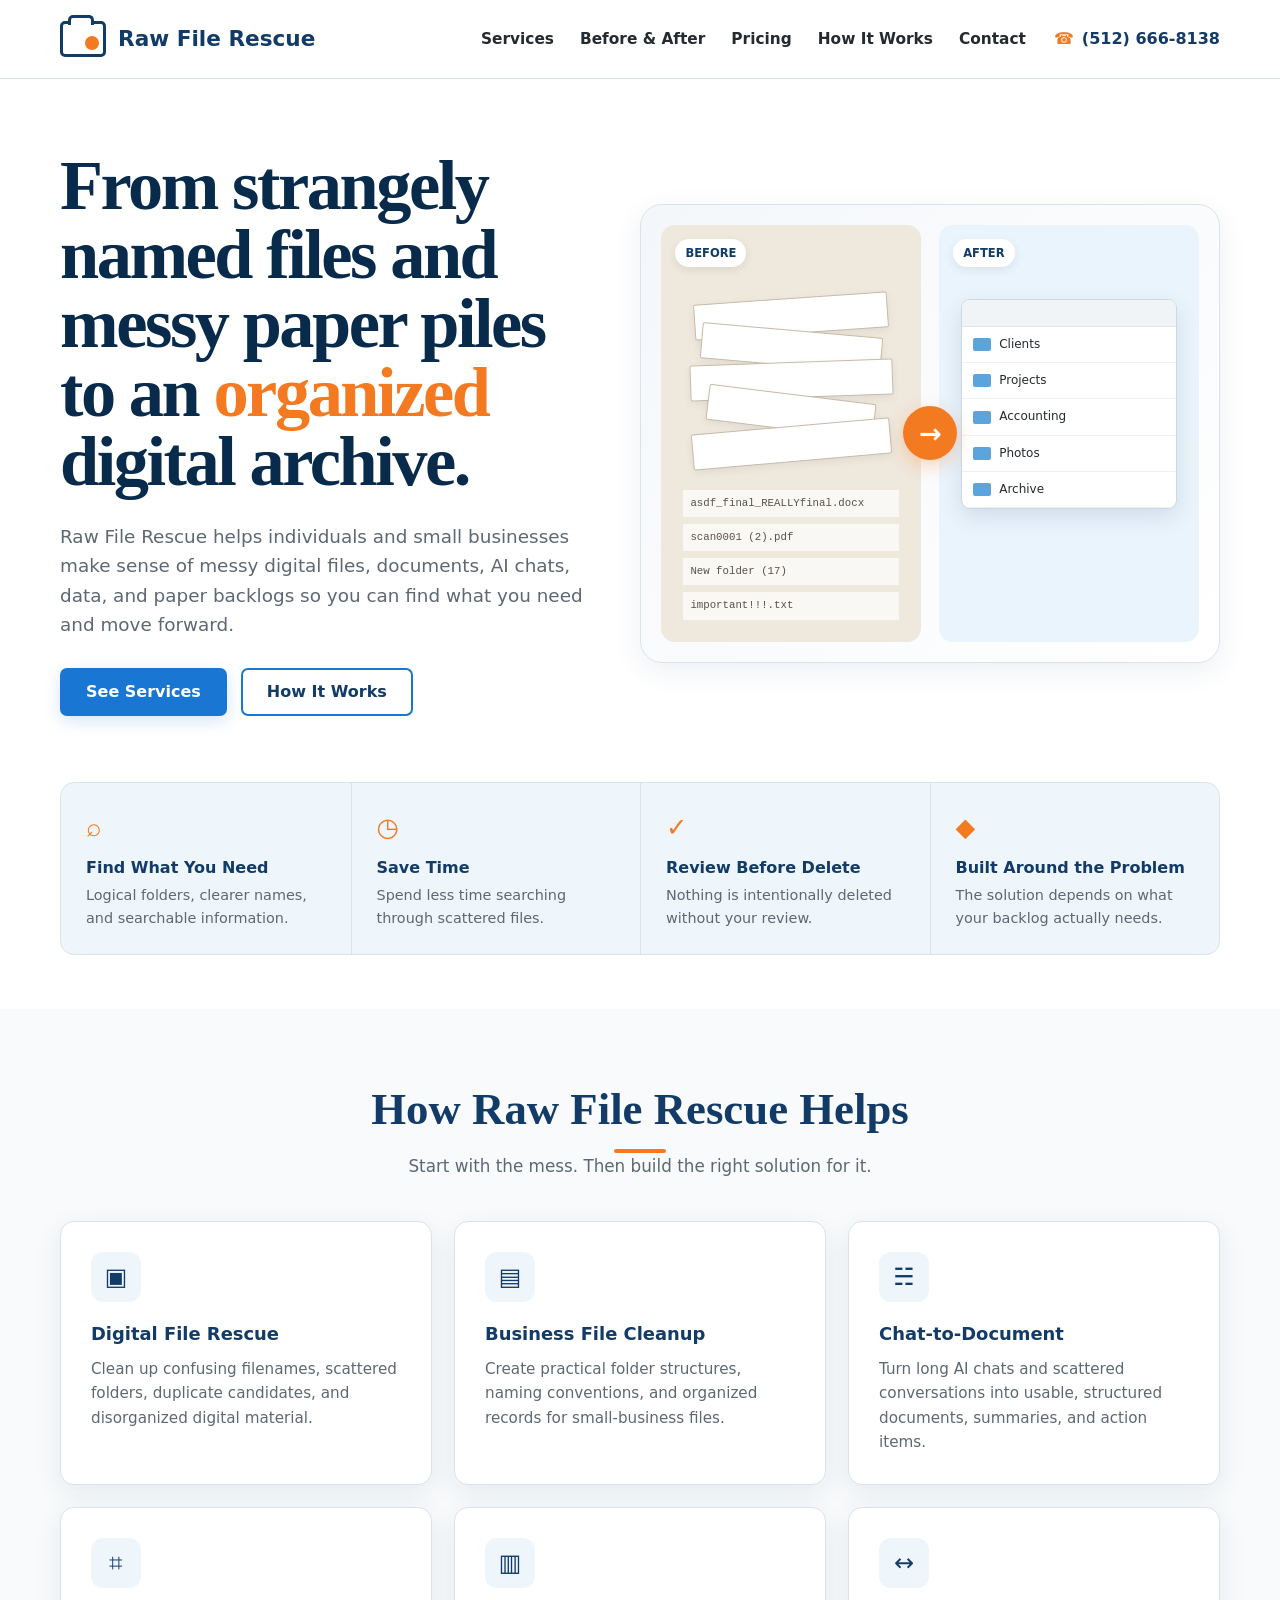
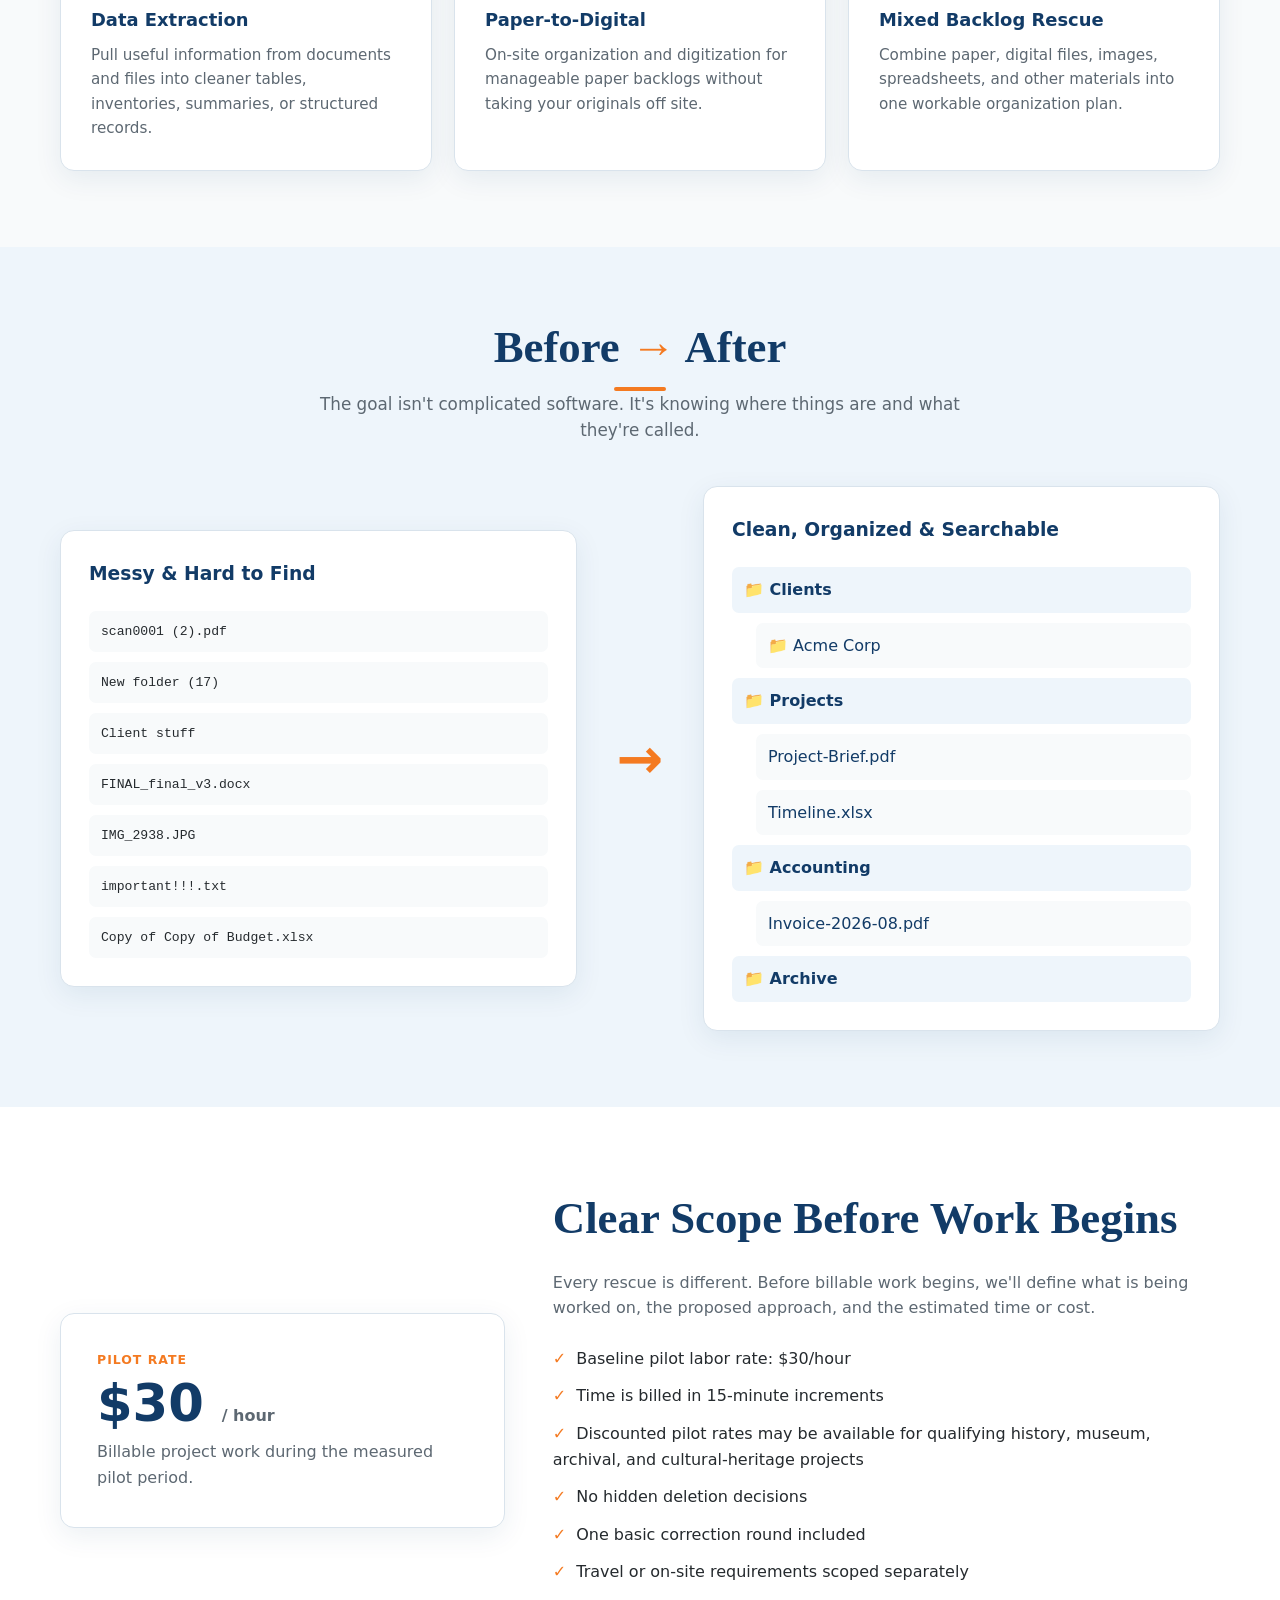
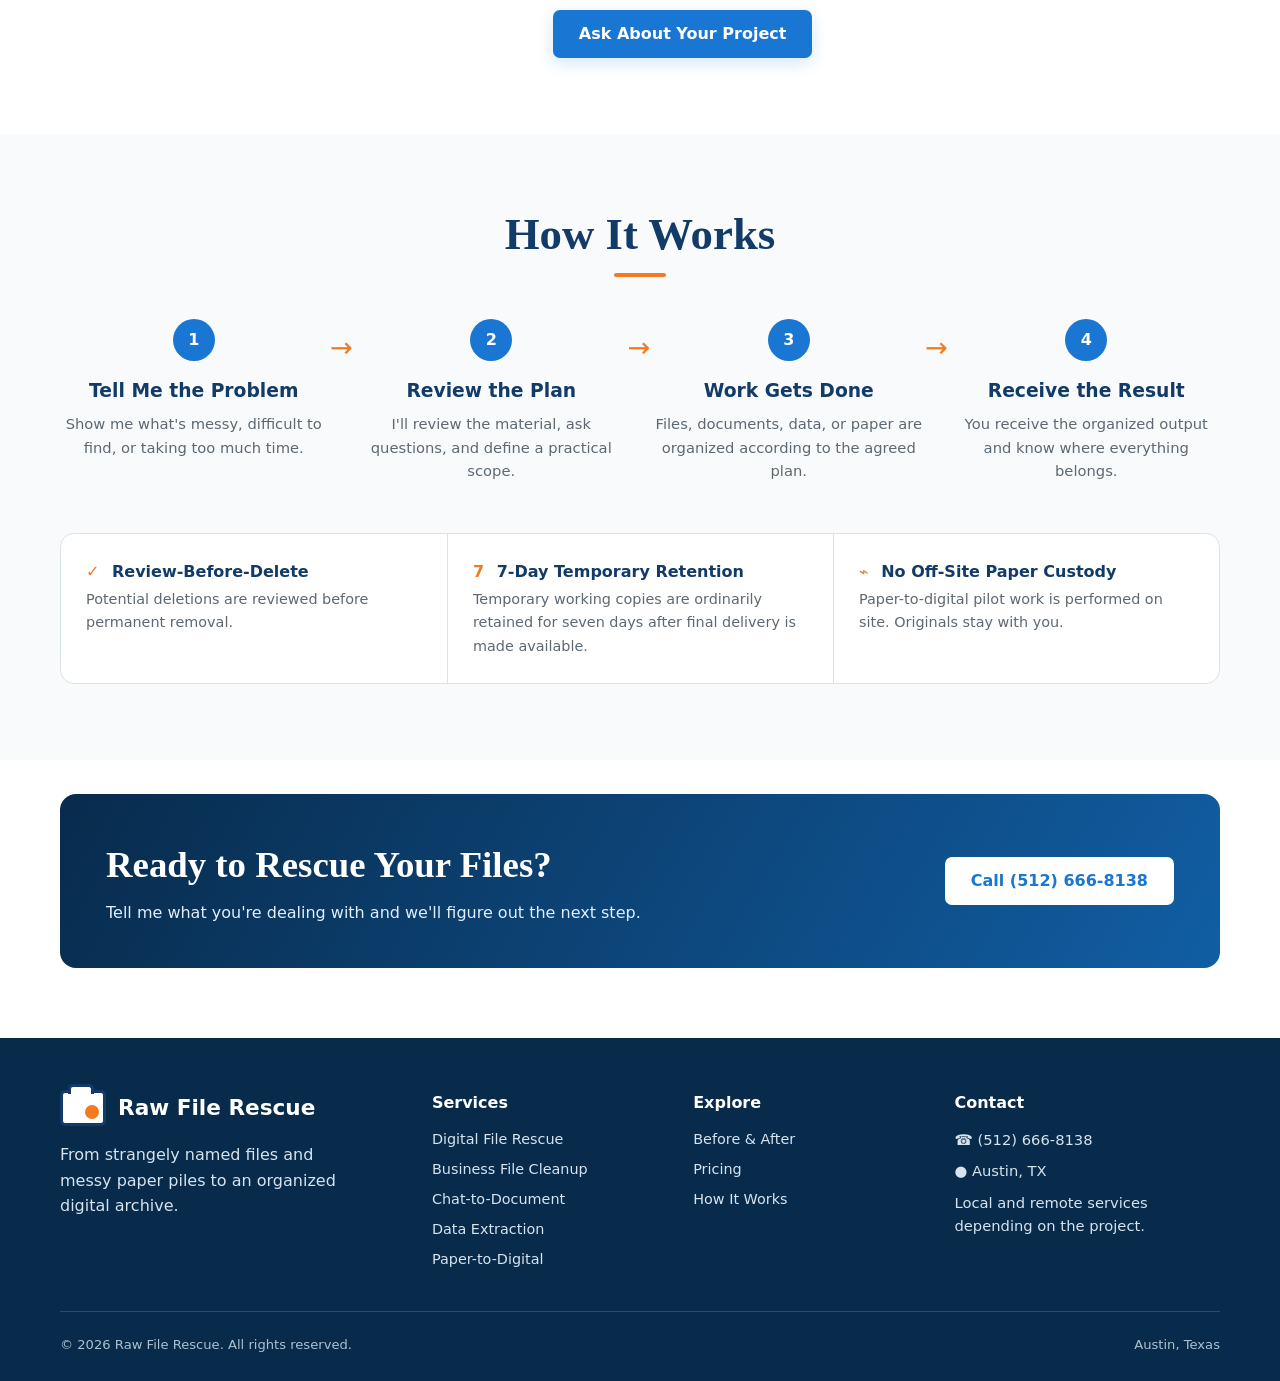
==== Index.html @ 3b3210e0 "Rename Index to Index.html" ====
<!DOCTYPE html>
<html lang="en">
<head>
  <meta charset="UTF-8">
  <meta name="viewport" content="width=device-width, initial-scale=1.0">

  <title>Raw File Rescue | Austin, TX</title>

  <meta
    name="description"
    content="Raw File Rescue helps individuals and small businesses turn messy digital files, AI chats, data, and paper backlogs into organized digital archives."
  >

  <style>
    :root {
      --navy: #123b67;
      --navy-dark: #082b4c;
      --blue: #1976d2;
      --blue-hover: #1168bd;
      --orange: #f47a21;
      --orange-soft: #fff3e9;
      --charcoal: #252a2e;
      --muted: #5d6872;
      --off-white: #f8fafb;
      --pale-blue: #eef5fb;
      --border: #d9e3ec;
      --white: #ffffff;

      --shadow:
        0 8px 28px rgba(18, 59, 103, 0.08);

      --radius: 14px;
      --max-width: 1160px;
    }

    * {
      box-sizing: border-box;
    }

    html {
      scroll-behavior: smooth;
    }

    body {
      margin: 0;
      font-family:
        Inter,
        ui-sans-serif,
        system-ui,
        -apple-system,
        BlinkMacSystemFont,
        "Segoe UI",
        sans-serif;
      color: var(--charcoal);
      background: var(--white);
      line-height: 1.6;
    }

    img {
      max-width: 100%;
      display: block;
    }

    a {
      color: inherit;
      text-decoration: none;
    }

    h1,
    h2,
    h3,
    p {
      margin-top: 0;
    }

    h1,
    h2 {
      font-family:
        Georgia,
        "Times New Roman",
        serif;
    }

    .container {
      width: min(calc(100% - 40px), var(--max-width));
      margin-inline: auto;
    }

    .section {
      padding: 76px 0;
    }

    .section-alt {
      background: var(--off-white);
    }

    .section-blue {
      background: var(--pale-blue);
    }

    .section-heading {
      text-align: center;
      margin-bottom: 42px;
    }

    .section-heading h2 {
      margin-bottom: 8px;
      color: var(--navy);
      font-size: clamp(2rem, 4vw, 2.8rem);
      line-height: 1.1;
    }

    .section-heading p {
      max-width: 680px;
      margin: 0 auto;
      color: var(--muted);
      font-size: 1.05rem;
    }

    .accent-line {
      width: 52px;
      height: 4px;
      margin: 14px auto 0;
      border-radius: 100px;
      background: var(--orange);
    }

    /* HEADER */

    .site-header {
      position: sticky;
      top: 0;
      z-index: 1000;
      background: rgba(255, 255, 255, 0.96);
      backdrop-filter: blur(10px);
      border-bottom: 1px solid var(--border);
    }

    .nav {
      min-height: 78px;
      display: flex;
      align-items: center;
      gap: 28px;
    }

    .brand {
      display: flex;
      align-items: center;
      gap: 12px;
      margin-right: auto;
    }

    .brand-icon {
      width: 46px;
      height: 36px;
      position: relative;
      border: 3px solid var(--navy);
      border-radius: 5px;
      background: white;
    }

    .brand-icon::before {
      content: "";
      position: absolute;
      width: 20px;
      height: 7px;
      top: -9px;
      left: 5px;
      border: 3px solid var(--navy);
      border-bottom: 0;
      border-radius: 5px 5px 0 0;
      background: white;
    }

    .brand-icon::after {
      content: "";
      position: absolute;
      width: 14px;
      height: 14px;
      right: 4px;
      bottom: 4px;
      border-radius: 50%;
      background: var(--orange);
    }

    .brand-name {
      color: var(--navy);
      font-size: 1.35rem;
      font-weight: 800;
      line-height: 1;
    }

    .nav-links {
      display: flex;
      align-items: center;
      gap: 26px;
      font-size: 0.96rem;
      font-weight: 650;
    }

    .nav-links a:hover {
      color: var(--blue);
    }

    .nav-contact {
      display: flex;
      align-items: center;
      gap: 8px;
      color: var(--navy);
      font-weight: 750;
      white-space: nowrap;
    }

    .phone-icon {
      color: var(--orange);
    }

    /* BUTTONS */

    .btn {
      display: inline-flex;
      align-items: center;
      justify-content: center;
      min-height: 48px;
      padding: 0 24px;
      border-radius: 7px;
      border: 2px solid transparent;
      font-weight: 750;
      transition:
        transform 0.15s ease,
        background 0.15s ease;
      cursor: pointer;
    }

    .btn:hover {
      transform: translateY(-1px);
    }

    .btn-primary {
      color: white;
      background: var(--blue);
      box-shadow: 0 5px 16px rgba(25, 118, 210, 0.18);
    }

    .btn-primary:hover {
      background: var(--blue-hover);
    }

    .btn-outline {
      color: var(--navy);
      border-color: var(--blue);
      background: white;
    }

    .btn-outline:hover {
      background: var(--pale-blue);
    }

    /* HERO */

    .hero {
      padding: 72px 0 66px;
      overflow: hidden;
    }

    .hero-grid {
      display: grid;
      grid-template-columns: 0.95fr 1.05fr;
      gap: 56px;
      align-items: center;
    }

    .hero h1 {
      color: var(--navy-dark);
      font-size: clamp(2.8rem, 5.5vw, 4.8rem);
      line-height: 0.98;
      letter-spacing: -0.035em;
      margin-bottom: 26px;
    }

    .hero h1 .accent {
      color: var(--orange);
    }

    .hero-copy {
      color: var(--muted);
      font-size: 1.15rem;
      max-width: 620px;
      margin-bottom: 28px;
    }

    .hero-actions {
      display: flex;
      gap: 14px;
      flex-wrap: wrap;
    }

    /* HERO DEMO */

    .rescue-demo {
      position: relative;
      min-height: 410px;
      padding: 20px;
      border-radius: 22px;
      background:
        linear-gradient(
          135deg,
          #f4f7fa 0%,
          #ffffff 100%
        );
      border: 1px solid var(--border);
      box-shadow: var(--shadow);
      display: grid;
      grid-template-columns: 1fr 1fr;
      gap: 18px;
      align-items: stretch;
    }

    .demo-panel {
      border-radius: 14px;
      padding: 22px;
      position: relative;
      overflow: hidden;
    }

    .demo-before {
      background: #efe8dd;
    }

    .demo-after {
      background: #eaf4fc;
    }

    .demo-label {
      position: absolute;
      top: 14px;
      left: 14px;
      z-index: 2;
      padding: 5px 10px;
      border-radius: 100px;
      background: white;
      color: var(--navy);
      font-size: 0.72rem;
      font-weight: 850;
      box-shadow: 0 3px 10px rgba(0,0,0,0.08);
    }

    .paper-stack {
      padding-top: 55px;
    }

    .paper {
      height: 36px;
      margin: -4px auto 0;
      border: 1px solid #c6bba9;
      background: white;
      border-radius: 2px;
      box-shadow: 0 3px 8px rgba(0,0,0,0.06);
    }

    .paper:nth-child(1) {
      width: 90%;
      transform: rotate(-4deg);
    }

    .paper:nth-child(2) {
      width: 84%;
      transform: rotate(5deg);
    }

    .paper:nth-child(3) {
      width: 94%;
      transform: rotate(-2deg);
    }

    .paper:nth-child(4) {
      width: 78%;
      transform: rotate(7deg);
    }

    .paper:nth-child(5) {
      width: 92%;
      transform: rotate(-5deg);
    }

    .messy-files {
      margin-top: 28px;
      display: grid;
      gap: 7px;
    }

    .messy-files span {
      display: block;
      padding: 5px 7px;
      background: rgba(255,255,255,0.7);
      font-family: monospace;
      font-size: 0.67rem;
      color: #57504a;
    }

    .file-window {
      margin-top: 52px;
      background: white;
      border: 1px solid #ccd9e4;
      border-radius: 9px;
      box-shadow: 0 8px 22px rgba(18, 59, 103, 0.12);
      overflow: hidden;
    }

    .window-top {
      height: 27px;
      background: #f1f4f7;
      border-bottom: 1px solid #dde5ec;
    }

    .folder-row {
      display: flex;
      align-items: center;
      gap: 8px;
      padding: 8px 11px;
      border-bottom: 1px solid #eef1f3;
      font-size: 0.75rem;
    }

    .folder-dot {
      width: 18px;
      height: 13px;
      background: #5ba5dc;
      border-radius: 2px;
      flex: 0 0 auto;
    }

    .transform-arrow {
      position: absolute;
      z-index: 5;
      left: 50%;
      top: 50%;
      transform: translate(-50%, -50%);
      width: 54px;
      height: 54px;
      display: grid;
      place-items: center;
      border-radius: 50%;
      background: var(--orange);
      color: white;
      font-size: 1.7rem;
      font-weight: 900;
      box-shadow: 0 6px 18px rgba(244, 122, 33, 0.3);
    }

    /* TRUST STRIP */

    .trust-strip {
      padding: 0 0 54px;
    }

    .trust-grid {
      display: grid;
      grid-template-columns: repeat(4, 1fr);
      border: 1px solid var(--border);
      border-radius: var(--radius);
      background: var(--pale-blue);
      overflow: hidden;
    }

    .trust-item {
      padding: 24px 25px;
    }

    .trust-item + .trust-item {
      border-left: 1px solid var(--border);
    }

    .trust-icon {
      color: var(--orange);
      font-size: 1.6rem;
      margin-bottom: 7px;
    }

    .trust-item strong {
      display: block;
      color: var(--navy);
      margin-bottom: 4px;
    }

    .trust-item p {
      color: var(--muted);
      margin: 0;
      font-size: 0.9rem;
    }

    /* SERVICES */

    .card-grid {
      display: grid;
      grid-template-columns: repeat(3, 1fr);
      gap: 22px;
    }

    .service-card {
      padding: 30px;
      border: 1px solid var(--border);
      border-radius: var(--radius);
      background: white;
      box-shadow: var(--shadow);
    }

    .service-icon {
      width: 50px;
      height: 50px;
      display: grid;
      place-items: center;
      margin-bottom: 18px;
      border-radius: 12px;
      background: var(--pale-blue);
      color: var(--navy);
      font-size: 1.5rem;
    }

    .service-card h3 {
      color: var(--navy);
      margin-bottom: 8px;
      font-size: 1.12rem;
    }

    .service-card p {
      color: var(--muted);
      margin-bottom: 0;
      font-size: 0.95rem;
    }

    /* BEFORE AFTER */

    .comparison-grid {
      display: grid;
      grid-template-columns: 1fr 90px 1fr;
      gap: 18px;
      align-items: center;
    }

    .comparison-box {
      min-height: 360px;
      padding: 28px;
      border-radius: var(--radius);
      background: white;
      border: 1px solid var(--border);
      box-shadow: var(--shadow);
    }

    .comparison-box h3 {
      color: var(--navy);
      margin-bottom: 22px;
    }

    .comparison-list {
      padding: 0;
      margin: 0;
      list-style: none;
      display: grid;
      gap: 10px;
    }

    .comparison-list li {
      padding: 10px 12px;
      border-radius: 7px;
      background: var(--off-white);
      font-family: monospace;
      font-size: 0.82rem;
    }

    .organized-tree {
      display: grid;
      gap: 10px;
    }

    .tree-item {
      padding: 10px 12px;
      background: var(--pale-blue);
      border-radius: 7px;
      color: var(--navy);
      font-weight: 650;
    }

    .tree-item.sub {
      margin-left: 24px;
      background: var(--off-white);
      font-weight: 500;
    }

    .big-arrow {
      color: var(--orange);
      font-size: 3.5rem;
      text-align: center;
      font-weight: 900;
    }

    /* PRICING */

    .pricing-wrap {
      display: grid;
      grid-template-columns: 0.8fr 1.2fr;
      gap: 48px;
      align-items: center;
    }

    .price-card {
      padding: 36px;
      border-radius: var(--radius);
      border: 1px solid var(--border);
      box-shadow: var(--shadow);
      background: white;
    }

    .price-label {
      color: var(--orange);
      font-weight: 850;
      text-transform: uppercase;
      letter-spacing: 0.08em;
      font-size: 0.78rem;
    }

    .price {
      margin: 8px 0 10px;
      color: var(--navy);
      font-size: 3.2rem;
      line-height: 1;
      font-weight: 850;
    }

    .price span {
      font-size: 1rem;
      color: var(--muted);
      font-weight: 600;
    }

    .price-card p {
      color: var(--muted);
      margin-bottom: 0;
    }

    .pricing-copy h2 {
      color: var(--navy);
      font-size: clamp(2rem, 4vw, 2.8rem);
      margin-bottom: 15px;
    }

    .pricing-copy p {
      color: var(--muted);
    }

    .pricing-points {
      padding: 0;
      list-style: none;
      display: grid;
      gap: 12px;
      margin: 25px 0;
    }

    .pricing-points li::before {
      content: "✓";
      color: var(--orange);
      font-weight: 900;
      margin-right: 10px;
    }

    /* PROCESS */

    .steps {
      display: grid;
      grid-template-columns: repeat(4, 1fr);
      gap: 30px;
    }

    .step {
      position: relative;
      text-align: center;
    }

    .step-number {
      width: 42px;
      height: 42px;
      display: grid;
      place-items: center;
      margin: 0 auto 15px;
      border-radius: 50%;
      background: var(--blue);
      color: white;
      font-weight: 850;
    }

    .step:not(:last-child)::after {
      content: "→";
      position: absolute;
      right: -25px;
      top: 7px;
      color: var(--orange);
      font-size: 1.7rem;
    }

    .step h3 {
      color: var(--navy);
      margin-bottom: 6px;
    }

    .step p {
      color: var(--muted);
      font-size: 0.92rem;
      margin-bottom: 0;
    }

    /* REASSURANCE */

    .reassurance {
      margin-top: 50px;
      display: grid;
      grid-template-columns: repeat(3, 1fr);
      border-radius: var(--radius);
      overflow: hidden;
      border: 1px solid var(--border);
      background: white;
    }

    .reassurance-item {
      padding: 25px;
    }

    .reassurance-item + .reassurance-item {
      border-left: 1px solid var(--border);
    }

    .reassurance-item strong {
      color: var(--navy);
      display: block;
      margin-bottom: 4px;
    }

    .reassurance-item p {
      color: var(--muted);
      margin-bottom: 0;
      font-size: 0.9rem;
    }

    .orange-mark {
      color: var(--orange);
      margin-right: 7px;
    }

    /* CTA */

    .cta-section {
      padding: 34px 0 70px;
    }

    .cta-box {
      padding: 42px 46px;
      border-radius: 16px;
      background:
        linear-gradient(
          120deg,
          var(--navy-dark),
          #115ea4
        );
      display: flex;
      align-items: center;
      justify-content: space-between;
      gap: 30px;
    }

    .cta-box h2 {
      margin: 0 0 6px;
      color: white;
      font-size: 2.3rem;
    }

    .cta-box p {
      margin: 0;
      color: #dfeefe;
    }

    .cta-box .btn {
      background: white;
      color: var(--blue);
      white-space: nowrap;
    }

    /* FOOTER */

    footer {
      padding: 52px 0 26px;
      color: #d7e3ed;
      background: var(--navy-dark);
    }

    .footer-grid {
      display: grid;
      grid-template-columns: 1.5fr 1fr 1fr 1.2fr;
      gap: 40px;
    }

    footer .brand-name {
      color: white;
    }

    footer h4 {
      color: white;
      margin: 0 0 12px;
    }

    footer ul {
      padding: 0;
      margin: 0;
      list-style: none;
      display: grid;
      gap: 7px;
      font-size: 0.9rem;
    }

    footer a:hover {
      color: white;
    }

    .footer-contact {
      display: grid;
      gap: 8px;
      font-size: 0.92rem;
    }

    .footer-bottom {
      margin-top: 40px;
      padding-top: 22px;
      border-top: 1px solid rgba(255,255,255,0.15);
      color: #aebfce;
      font-size: 0.82rem;
      display: flex;
      justify-content: space-between;
      gap: 20px;
    }

    /* RESPONSIVE */

    @media (max-width: 980px) {
      .nav-links {
        display: none;
      }

      .hero-grid,
      .pricing-wrap {
        grid-template-columns: 1fr;
      }

      .hero h1 {
        max-width: 760px;
      }

      .card-grid {
        grid-template-columns: repeat(2, 1fr);
      }

      .trust-grid,
      .steps {
        grid-template-columns: repeat(2, 1fr);
      }

      .trust-item + .trust-item,
      .reassurance-item + .reassurance-item {
        border-left: 0;
      }

      .comparison-grid {
        grid-template-columns: 1fr;
      }

      .big-arrow {
        transform: rotate(90deg);
      }

      .footer-grid {
        grid-template-columns: repeat(2, 1fr);
      }

      .step:not(:last-child)::after {
        display: none;
      }
    }

    @media (max-width: 680px) {
      .container {
        width: min(calc(100% - 28px), var(--max-width));
      }

      .nav {
        min-height: 68px;
      }

      .nav-contact {
        display: none;
      }

      .brand-name {
        font-size: 1.08rem;
      }

      .hero {
        padding-top: 48px;
      }

      .hero-grid {
        gap: 38px;
      }

      .hero h1 {
        font-size: 2.65rem;
      }

      .rescue-demo {
        grid-template-columns: 1fr;
      }

      .transform-arrow {
        top: 50%;
        transform: translate(-50%, -50%) rotate(90deg);
      }

      .card-grid,
      .trust-grid,
      .steps,
      .reassurance,
      .footer-grid {
        grid-template-columns: 1fr;
      }

      .reassurance-item + .reassurance-item,
      .trust-item + .trust-item {
        border-top: 1px solid var(--border);
      }

      .cta-box {
        padding: 34px 26px;
        align-items: flex-start;
        flex-direction: column;
      }

      .footer-bottom {
        flex-direction: column;
      }
    }
  </style>
</head>

<body>

  <!-- HEADER -->
  <header class="site-header">
    <div class="container nav">

      <a class="brand" href="#top" aria-label="Raw File Rescue home">
        <span class="brand-icon" aria-hidden="true"></span>
        <span class="brand-name">Raw File Rescue</span>
      </a>

      <nav class="nav-links" aria-label="Primary navigation">
        <a href="#services">Services</a>
        <a href="#before-after">Before &amp; After</a>
        <a href="#pricing">Pricing</a>
        <a href="#how-it-works">How It Works</a>
        <a href="#contact">Contact</a>
      </nav>

      <a class="nav-contact" href="tel:+15126668138">
        <span class="phone-icon">☎</span>
        (512) 666-8138
      </a>

    </div>
  </header>


  <main id="top">

    <!-- HERO -->
    <section class="hero">
      <div class="container hero-grid">

        <div>
          <h1>
            From strangely named files and messy paper piles to an
            <span class="accent">organized</span>
            digital archive.
          </h1>

          <p class="hero-copy">
            Raw File Rescue helps individuals and small businesses make
            sense of messy digital files, documents, AI chats, data, and
            paper backlogs so you can find what you need and move forward.
          </p>

          <div class="hero-actions">
            <a class="btn btn-primary" href="#services">
              See Services
            </a>

            <a class="btn btn-outline" href="#how-it-works">
              How It Works
            </a>
          </div>
        </div>


        <!-- CSS BEFORE/AFTER VISUAL -->
        <div class="rescue-demo">

          <div class="demo-panel demo-before">
            <span class="demo-label">BEFORE</span>

            <div class="paper-stack">
              <div class="paper"></div>
              <div class="paper"></div>
              <div class="paper"></div>
              <div class="paper"></div>
              <div class="paper"></div>
            </div>

            <div class="messy-files">
              <span>asdf_final_REALLYfinal.docx</span>
              <span>scan0001 (2).pdf</span>
              <span>New folder (17)</span>
              <span>important!!!.txt</span>
            </div>
          </div>

          <div class="transform-arrow">→</div>

          <div class="demo-panel demo-after">
            <span class="demo-label">AFTER</span>

            <div class="file-window">
              <div class="window-top"></div>

              <div class="folder-row">
                <span class="folder-dot"></span>
                Clients
              </div>

              <div class="folder-row">
                <span class="folder-dot"></span>
                Projects
              </div>

              <div class="folder-row">
                <span class="folder-dot"></span>
                Accounting
              </div>

              <div class="folder-row">
                <span class="folder-dot"></span>
                Photos
              </div>

              <div class="folder-row">
                <span class="folder-dot"></span>
                Archive
              </div>
            </div>
          </div>

        </div>
      </div>
    </section>


    <!-- TRUST STRIP -->
    <section class="trust-strip">
      <div class="container">

        <div class="trust-grid">

          <div class="trust-item">
            <div class="trust-icon">⌕</div>
            <strong>Find What You Need</strong>
            <p>
              Logical folders, clearer names, and searchable information.
            </p>
          </div>

          <div class="trust-item">
            <div class="trust-icon">◷</div>
            <strong>Save Time</strong>
            <p>
              Spend less time searching through scattered files.
            </p>
          </div>

          <div class="trust-item">
            <div class="trust-icon">✓</div>
            <strong>Review Before Delete</strong>
            <p>
              Nothing is intentionally deleted without your review.
            </p>
          </div>

          <div class="trust-item">
            <div class="trust-icon">◆</div>
            <strong>Built Around the Problem</strong>
            <p>
              The solution depends on what your backlog actually needs.
            </p>
          </div>

        </div>
      </div>
    </section>


    <!-- SERVICES -->
    <section class="section section-alt" id="services">
      <div class="container">

        <div class="section-heading">
          <h2>How Raw File Rescue Helps</h2>
          <div class="accent-line"></div>
          <p>
            Start with the mess. Then build the right solution for it.
          </p>
        </div>

        <div class="card-grid">

          <article class="service-card">
            <div class="service-icon">▣</div>
            <h3>Digital File Rescue</h3>
            <p>
              Clean up confusing filenames, scattered folders, duplicate
              candidates, and disorganized digital material.
            </p>
          </article>

          <article class="service-card">
            <div class="service-icon">▤</div>
            <h3>Business File Cleanup</h3>
            <p>
              Create practical folder structures, naming conventions, and
              organized records for small-business files.
            </p>
          </article>

          <article class="service-card">
            <div class="service-icon">☵</div>
            <h3>Chat-to-Document</h3>
            <p>
              Turn long AI chats and scattered conversations into usable,
              structured documents, summaries, and action items.
            </p>
          </article>

          <article class="service-card">
            <div class="service-icon">⌗</div>
            <h3>Data Extraction</h3>
            <p>
              Pull useful information from documents and files into cleaner
              tables, inventories, summaries, or structured records.
            </p>
          </article>

          <article class="service-card">
            <div class="service-icon">▥</div>
            <h3>Paper-to-Digital</h3>
            <p>
              On-site organization and digitization for manageable paper
              backlogs without taking your originals off site.
            </p>
          </article>

          <article class="service-card">
            <div class="service-icon">↔</div>
            <h3>Mixed Backlog Rescue</h3>
            <p>
              Combine paper, digital files, images, spreadsheets, and other
              materials into one workable organization plan.
            </p>
          </article>

        </div>
      </div>
    </section>


    <!-- BEFORE AFTER -->
    <section class="section section-blue" id="before-after">
      <div class="container">

        <div class="section-heading">
          <h2>Before <span style="color:var(--orange)">→</span> After</h2>
          <div class="accent-line"></div>
          <p>
            The goal isn't complicated software. It's knowing where things
            are and what they're called.
          </p>
        </div>

        <div class="comparison-grid">

          <div class="comparison-box">
            <h3>Messy &amp; Hard to Find</h3>

            <ul class="comparison-list">
              <li>scan0001 (2).pdf</li>
              <li>New folder (17)</li>
              <li>Client stuff</li>
              <li>FINAL_final_v3.docx</li>
              <li>IMG_2938.JPG</li>
              <li>important!!!.txt</li>
              <li>Copy of Copy of Budget.xlsx</li>
            </ul>
          </div>

          <div class="big-arrow">→</div>

          <div class="comparison-box">
            <h3>Clean, Organized &amp; Searchable</h3>

            <div class="organized-tree">
              <div class="tree-item">📁 Clients</div>
              <div class="tree-item sub">📁 Acme Corp</div>

              <div class="tree-item">📁 Projects</div>
              <div class="tree-item sub">Project-Brief.pdf</div>
              <div class="tree-item sub">Timeline.xlsx</div>

              <div class="tree-item">📁 Accounting</div>
              <div class="tree-item sub">Invoice-2026-08.pdf</div>

              <div class="tree-item">📁 Archive</div>
            </div>
          </div>

        </div>
      </div>
    </section>


    <!-- PRICING -->
    <section class="section" id="pricing">
      <div class="container pricing-wrap">

        <div class="price-card">
          <div class="price-label">Pilot Rate</div>

          <div class="price">
            $30
            <span>/ hour</span>
          </div>

          <p>
            Billable project work during the measured pilot period.
          </p>
        </div>

        <div class="pricing-copy">
          <h2>Clear Scope Before Work Begins</h2>

          <p>
            Every rescue is different. Before billable work begins, we'll
            define what is being worked on, the proposed approach, and the
            estimated time or cost.
          </p>

          <ul class="pricing-points">
            <li>Baseline pilot labor rate: $30/hour</li>
<li>Time is billed in 15-minute increments</li>
<li>Discounted pilot rates may be available for qualifying history, museum, archival, and cultural-heritage projects</li>
            <li>No hidden deletion decisions</li>
            <li>One basic correction round included</li>
            <li>Travel or on-site requirements scoped separately</li>
          </ul>

          <a class="btn btn-primary" href="#contact">
            Ask About Your Project
          </a>
        </div>

      </div>
    </section>


    <!-- HOW IT WORKS -->
    <section class="section section-alt" id="how-it-works">
      <div class="container">

        <div class="section-heading">
          <h2>How It Works</h2>
          <div class="accent-line"></div>
        </div>

        <div class="steps">

          <div class="step">
            <div class="step-number">1</div>
            <h3>Tell Me the Problem</h3>
            <p>
              Show me what's messy, difficult to find, or taking too much time.
            </p>
          </div>

          <div class="step">
            <div class="step-number">2</div>
            <h3>Review the Plan</h3>
            <p>
              I'll review the material, ask questions, and define a practical scope.
            </p>
          </div>

          <div class="step">
            <div class="step-number">3</div>
            <h3>Work Gets Done</h3>
            <p>
              Files, documents, data, or paper are organized according to the agreed plan.
            </p>
          </div>

          <div class="step">
            <div class="step-number">4</div>
            <h3>Receive the Result</h3>
            <p>
              You receive the organized output and know where everything belongs.
            </p>
          </div>

        </div>


        <div class="reassurance">

          <div class="reassurance-item">
            <strong>
              <span class="orange-mark">✓</span>
              Review-Before-Delete
            </strong>

            <p>
              Potential deletions are reviewed before permanent removal.
            </p>
          </div>

          <div class="reassurance-item">
            <strong>
              <span class="orange-mark">7</span>
              7-Day Temporary Retention
            </strong>

            <p>
              Temporary working copies are ordinarily retained for seven days
              after final delivery is made available.
            </p>
          </div>

          <div class="reassurance-item">
            <strong>
              <span class="orange-mark">⌁</span>
              No Off-Site Paper Custody
            </strong>

            <p>
              Paper-to-digital pilot work is performed on site. Originals stay with you.
            </p>
          </div>

        </div>

      </div>
    </section>


    <!-- CTA -->
    <section class="cta-section" id="contact">
      <div class="container">

        <div class="cta-box">

          <div>
            <h2>Ready to Rescue Your Files?</h2>
            <p>
              Tell me what you're dealing with and we'll figure out the next step.
            </p>
          </div>

          <a class="btn" href="tel:+15126668138">
            Call (512) 666-8138
          </a>

        </div>

      </div>
    </section>

  </main>


  <!-- FOOTER -->
  <footer>
    <div class="container">

      <div class="footer-grid">

        <div>
          <a class="brand" href="#top">
            <span class="brand-icon" aria-hidden="true"></span>
            <span class="brand-name">Raw File Rescue</span>
          </a>

          <p style="margin-top:16px; max-width:300px;">
            From strangely named files and messy paper piles to an organized
            digital archive.
          </p>
        </div>

        <div>
          <h4>Services</h4>

          <ul>
            <li><a href="#services">Digital File Rescue</a></li>
            <li><a href="#services">Business File Cleanup</a></li>
            <li><a href="#services">Chat-to-Document</a></li>
            <li><a href="#services">Data Extraction</a></li>
            <li><a href="#services">Paper-to-Digital</a></li>
          </ul>
        </div>

        <div>
          <h4>Explore</h4>

          <ul>
            <li><a href="#before-after">Before &amp; After</a></li>
            <li><a href="#pricing">Pricing</a></li>
            <li><a href="#how-it-works">How It Works</a></li>
          </ul>
        </div>

        <div>
          <h4>Contact</h4>

          <div class="footer-contact">
            <a href="tel:+15126668138">
              ☎ (512) 666-8138
            </a>

            <span>● Austin, TX</span>

            <span>
              Local and remote services depending on the project.
            </span>
          </div>
        </div>

      </div>


      <div class="footer-bottom">
        <span>
          © 2026 Raw File Rescue. All rights reserved.
        </span>

        <span>
          Austin, Texas
        </span>
      </div>

    </div>
  </footer>

</body>
</html>
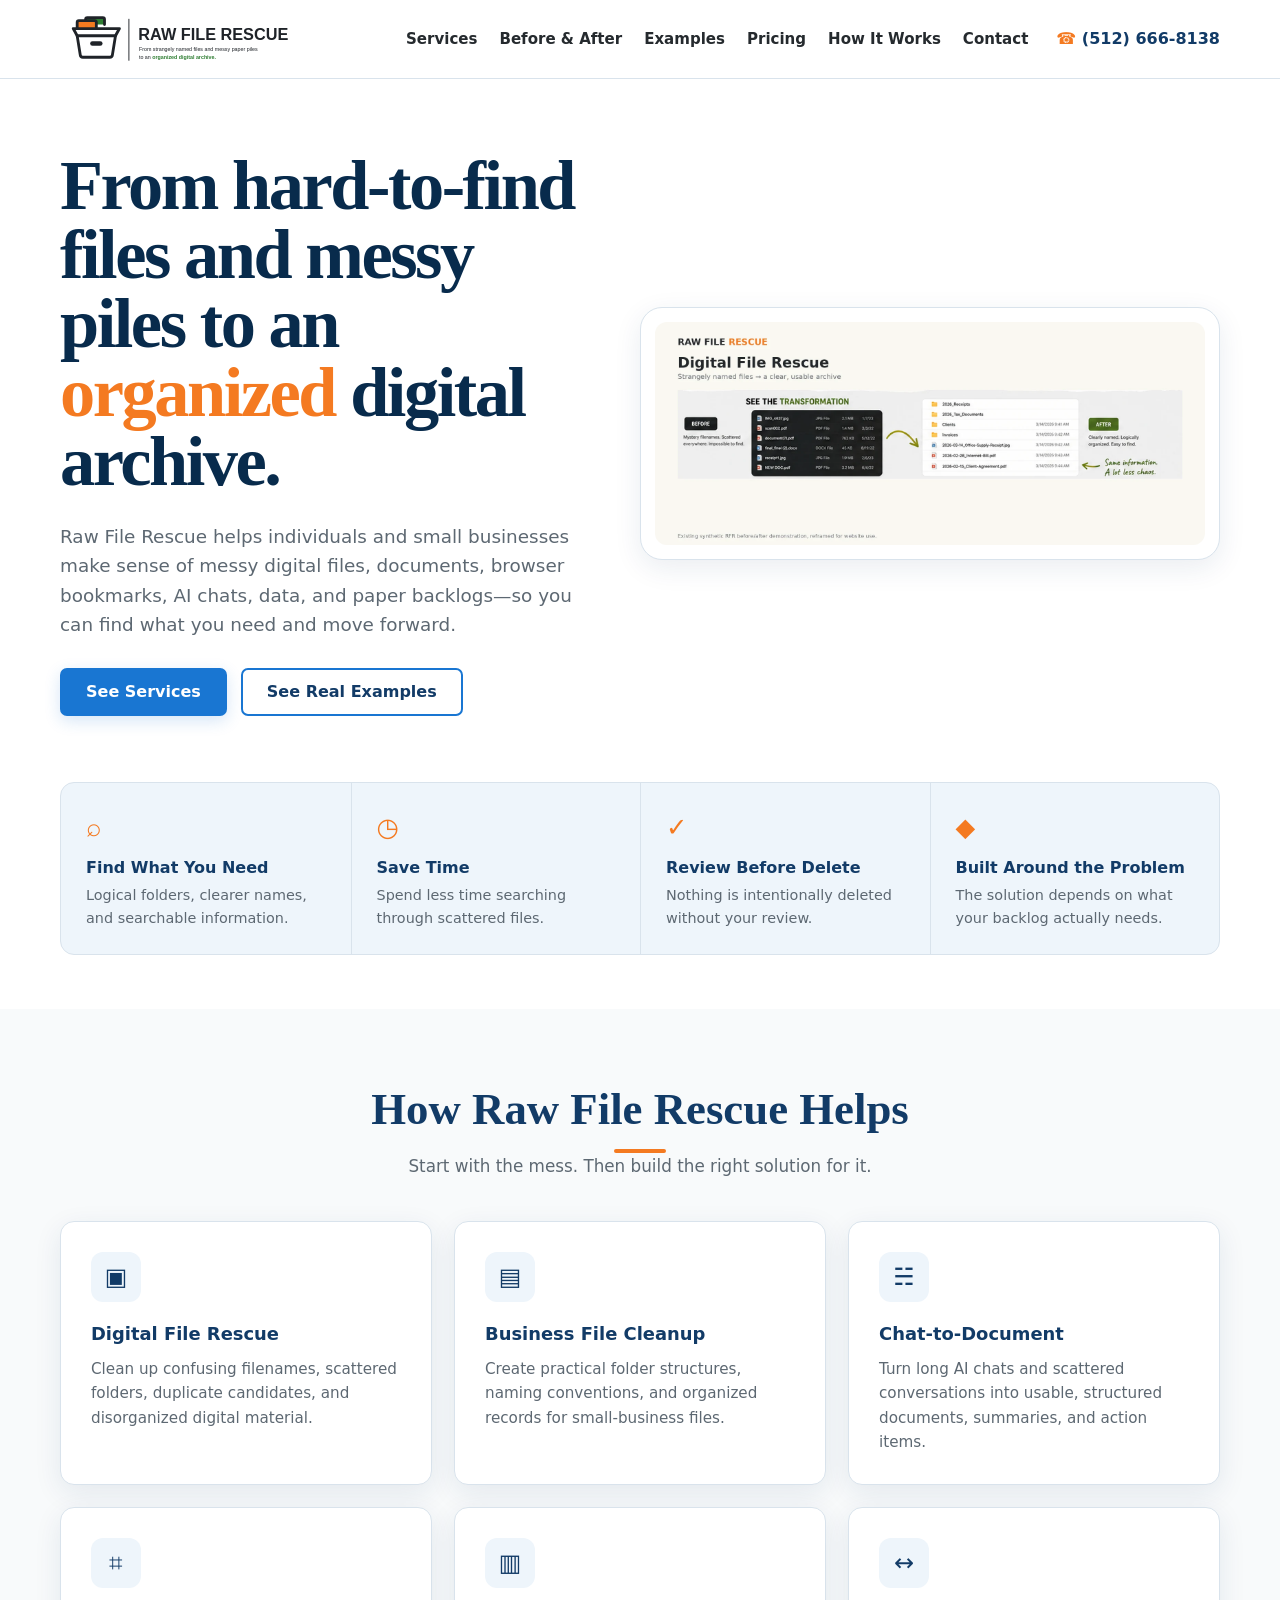
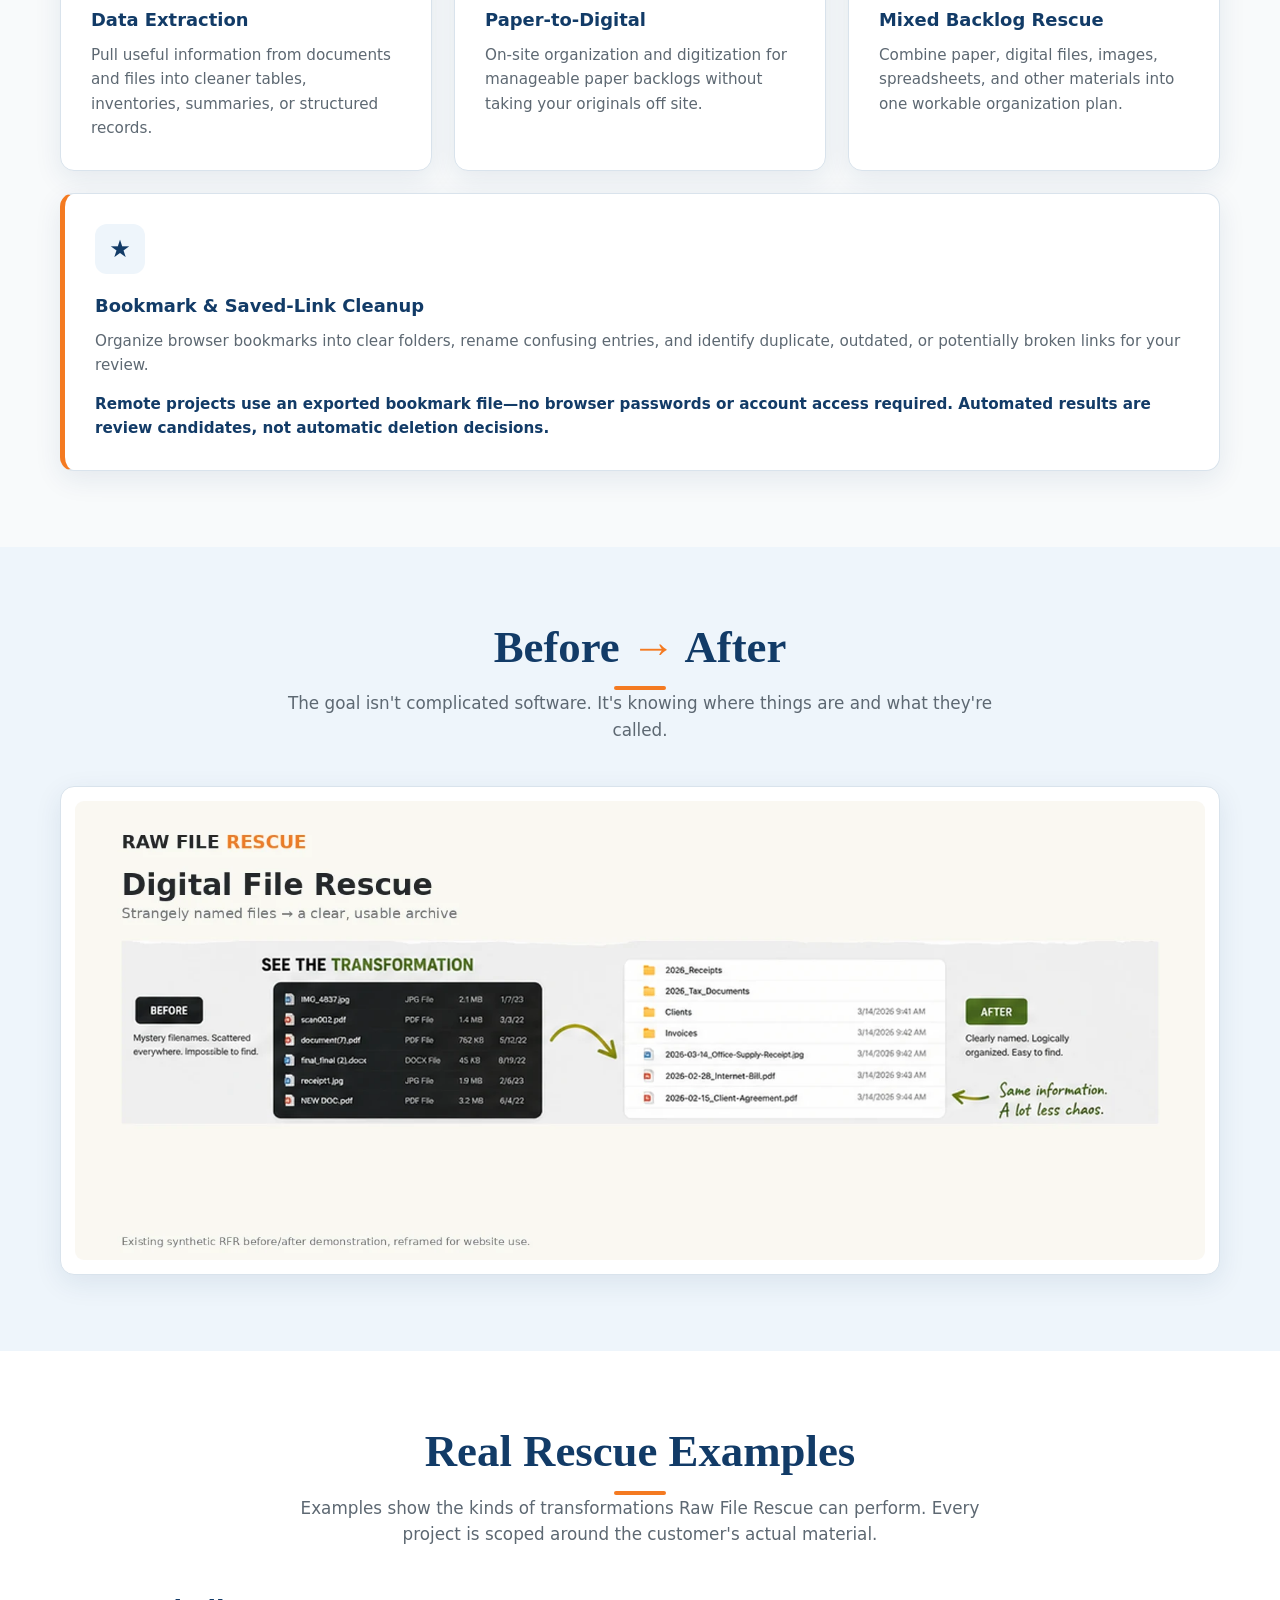
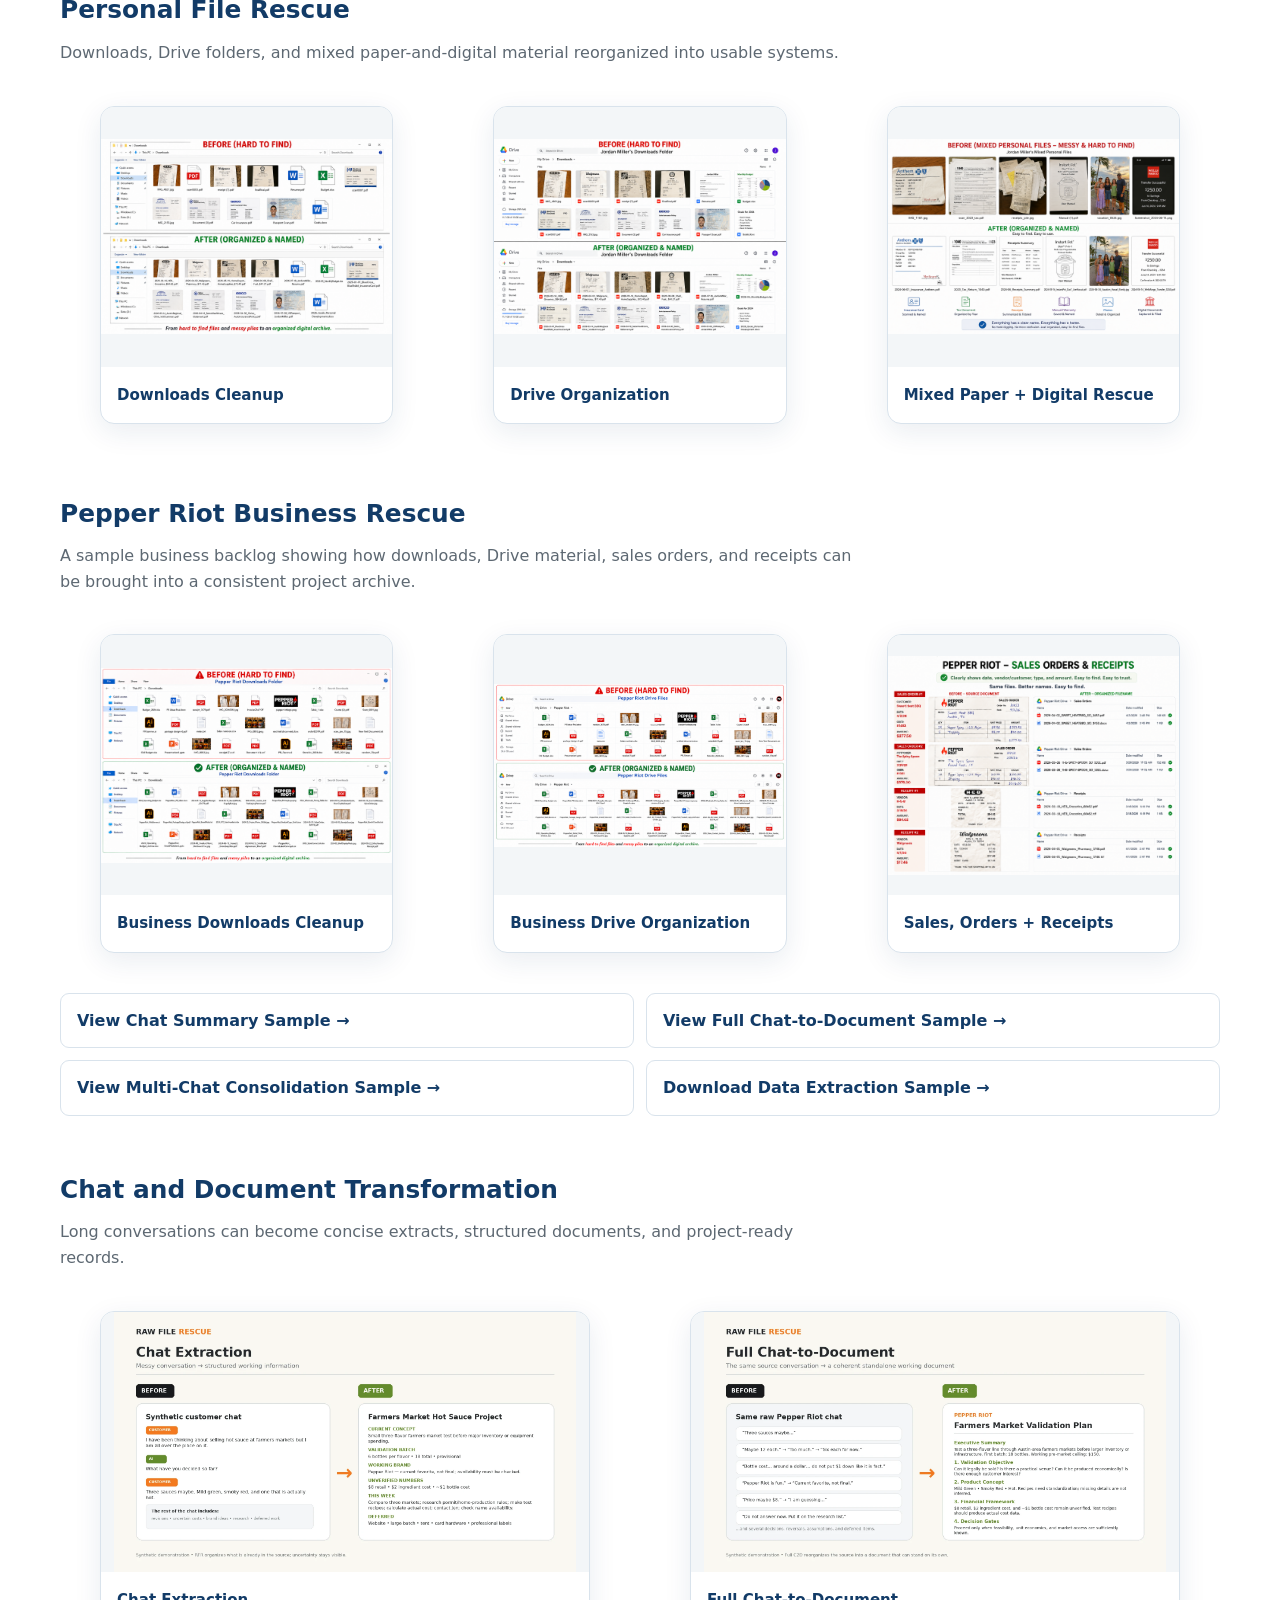
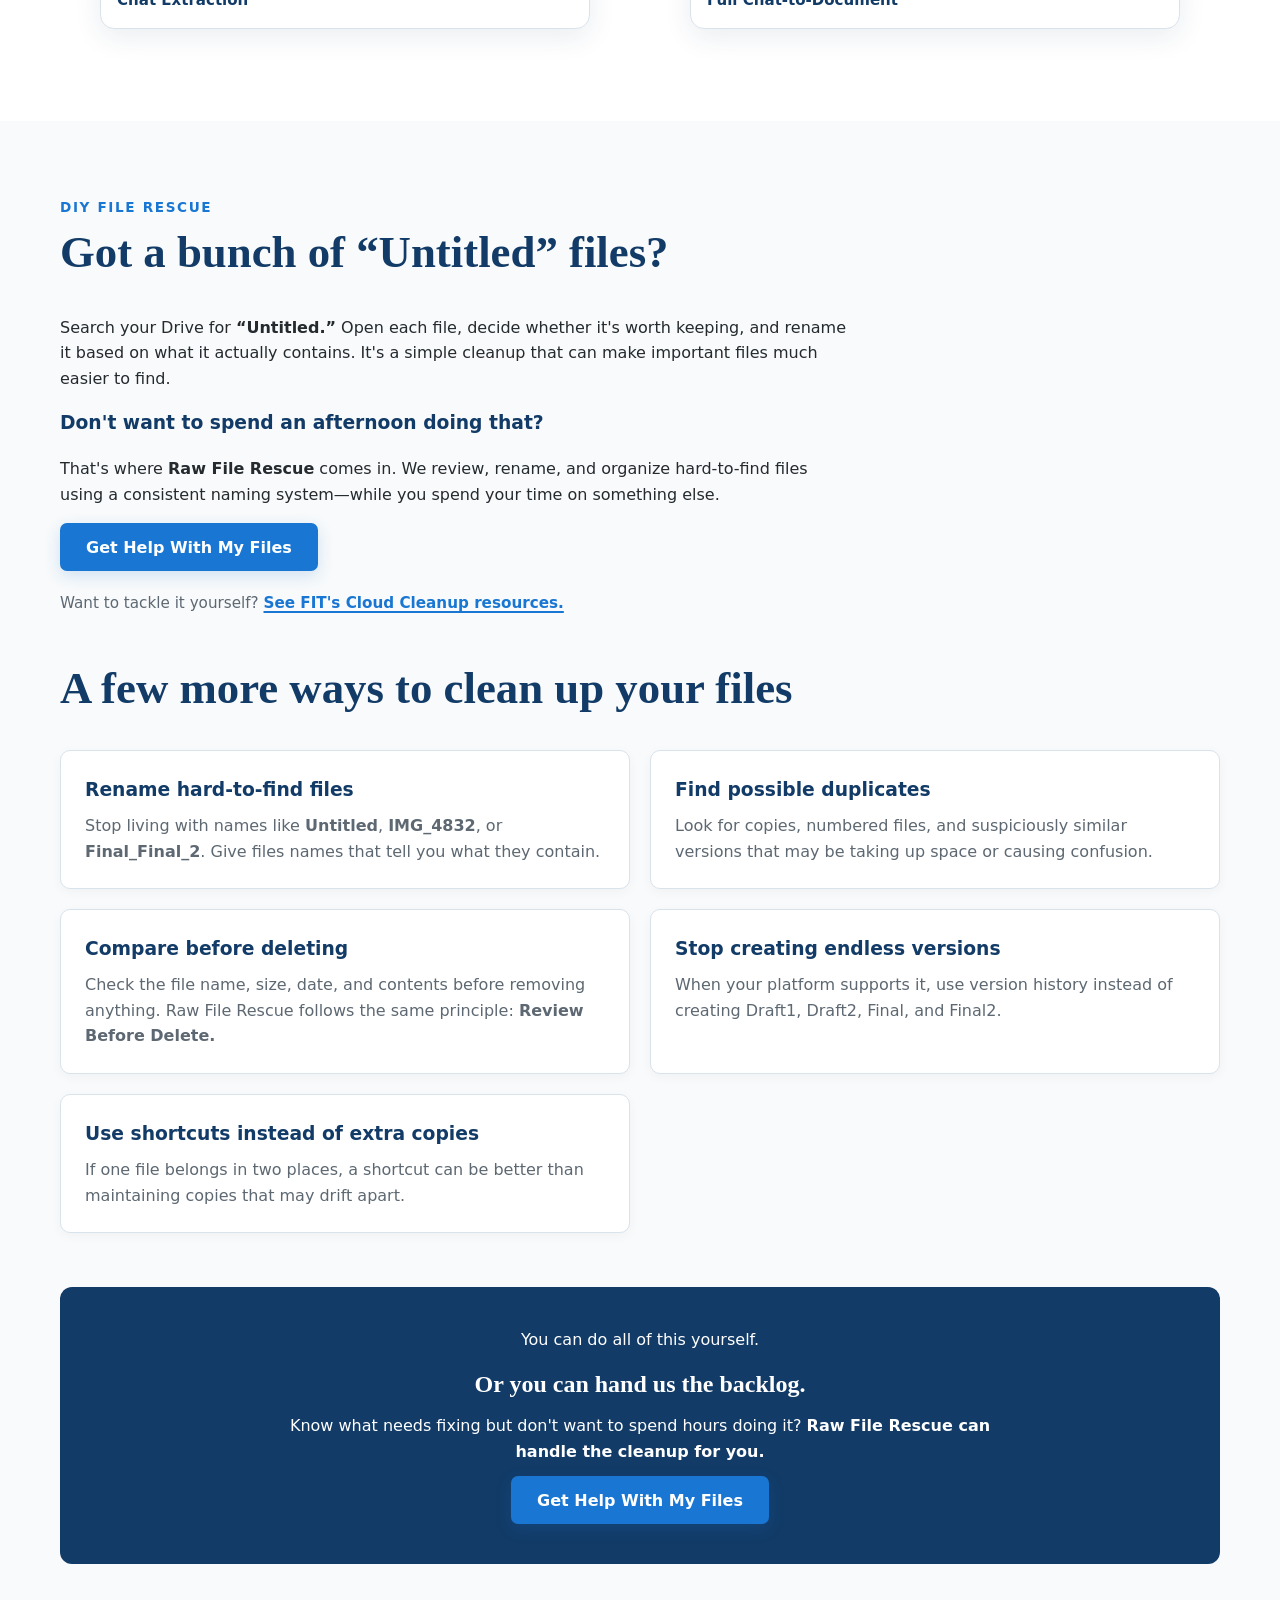
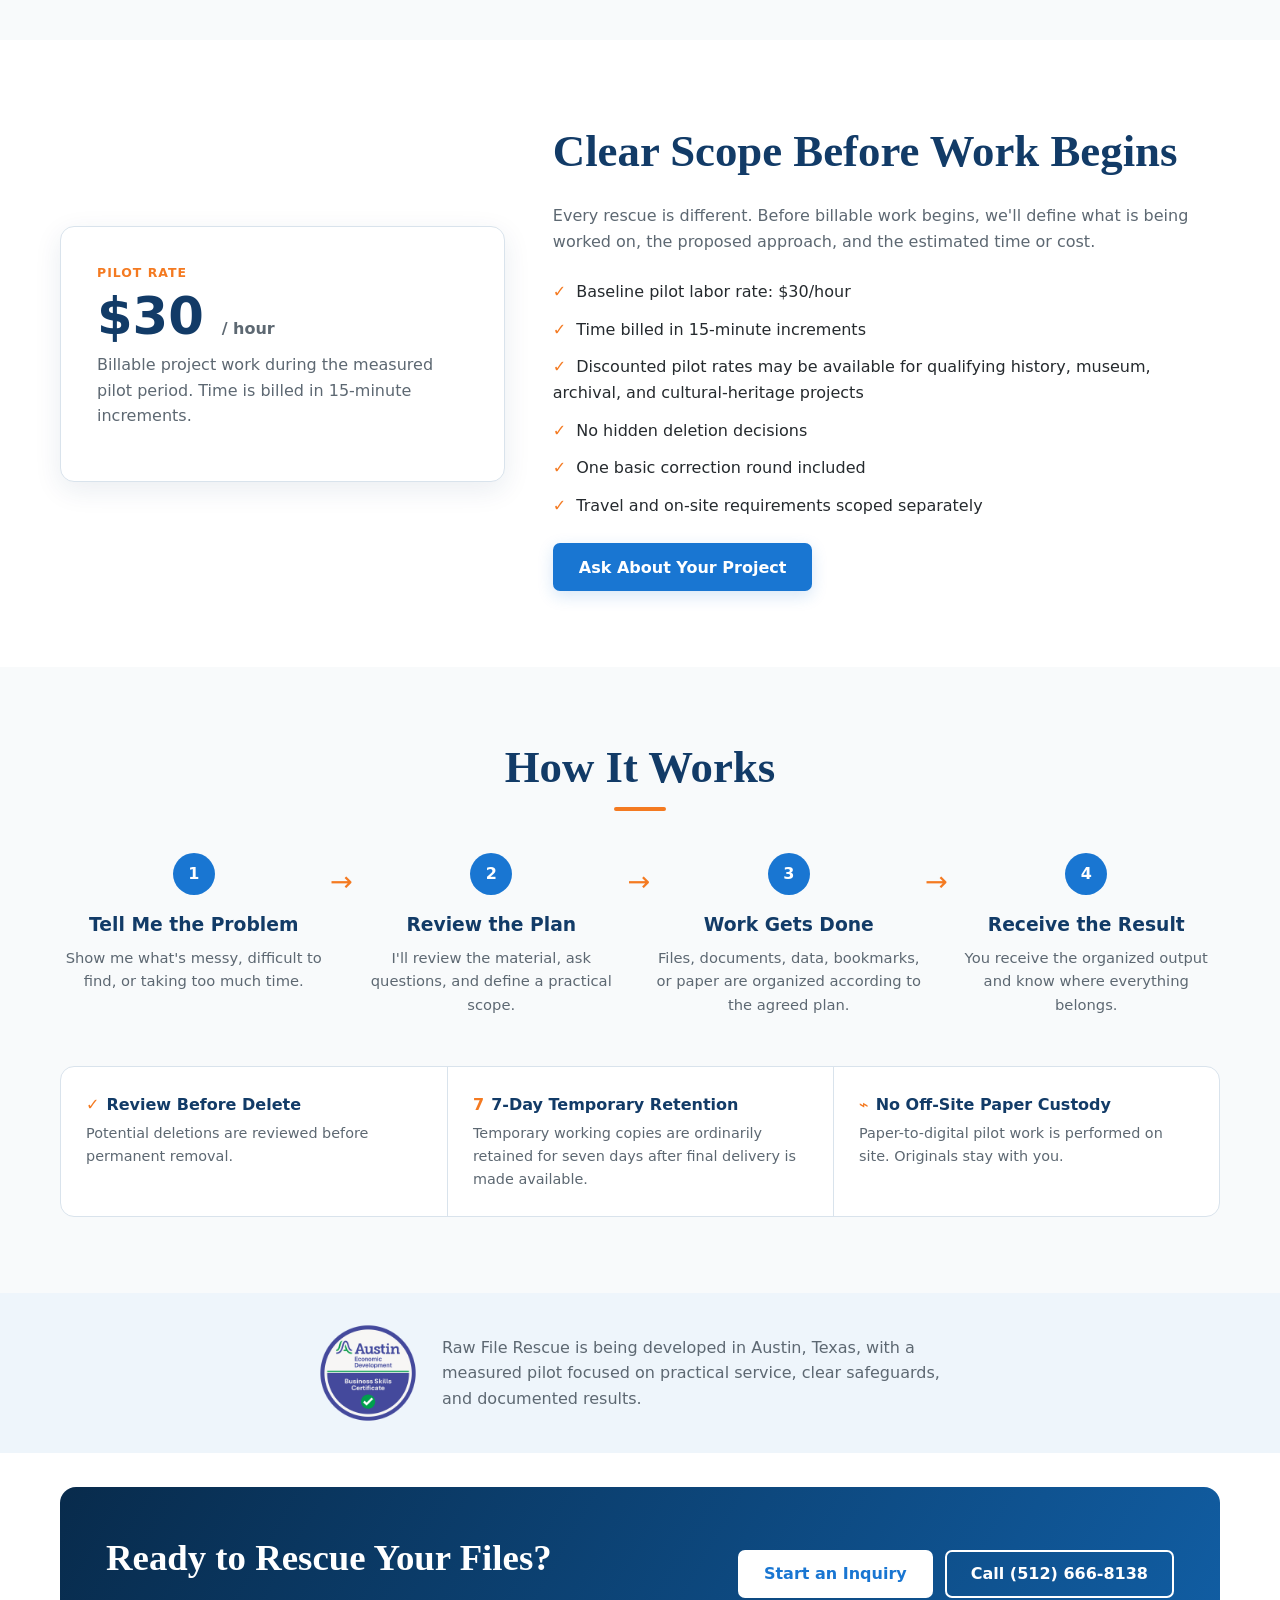
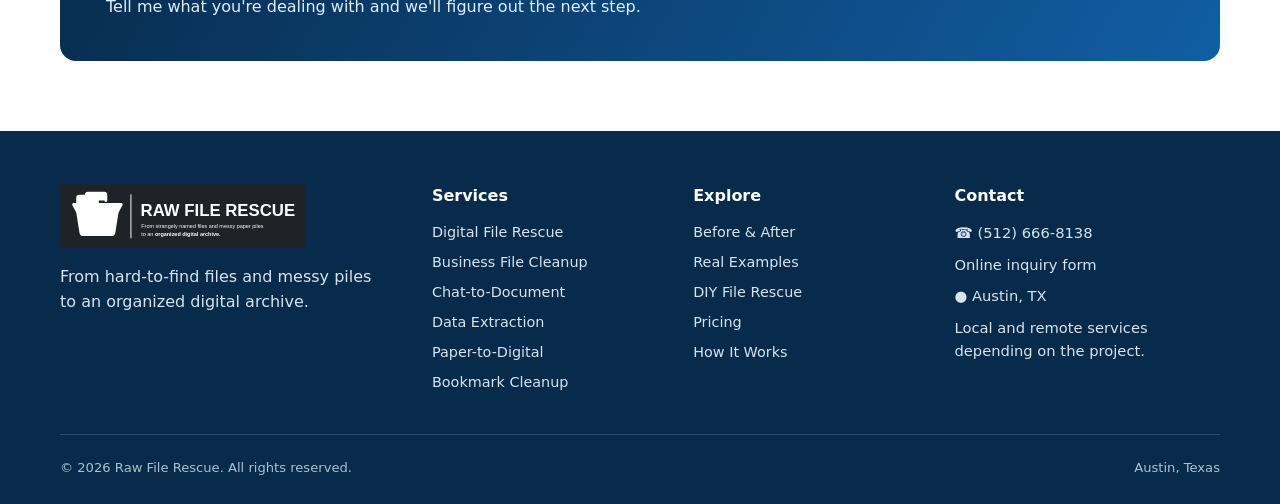
==== commit a161d4f8: "Update Index.html" ====
--- a/Index.html
+++ b/Index.html
@@ -3,1469 +3,157 @@
 <head>
   <meta charset="UTF-8">
   <meta name="viewport" content="width=device-width, initial-scale=1.0">
-
   <title>Raw File Rescue | Austin, TX</title>
-
-  <meta
-    name="description"
-    content="Raw File Rescue helps individuals and small businesses turn messy digital files, AI chats, data, and paper backlogs into organized digital archives."
-  >
-
+  <meta name="description" content="Raw File Rescue helps individuals and small businesses turn messy digital files, browser bookmarks, AI chats, data, and paper backlogs into organized digital archives.">
+  <link rel="icon" href="Website/RFR_Favicon.ico" sizes="any">
   <style>
     :root {
-      --navy: #123b67;
-      --navy-dark: #082b4c;
-      --blue: #1976d2;
-      --blue-hover: #1168bd;
-      --orange: #f47a21;
-      --orange-soft: #fff3e9;
-      --charcoal: #252a2e;
-      --muted: #5d6872;
-      --off-white: #f8fafb;
-      --pale-blue: #eef5fb;
-      --border: #d9e3ec;
-      --white: #ffffff;
-
-      --shadow:
-        0 8px 28px rgba(18, 59, 103, 0.08);
-
-      --radius: 14px;
-      --max-width: 1160px;
+      --navy:#123b67; --navy-dark:#082b4c; --blue:#1976d2; --blue-hover:#1168bd;
+      --orange:#f47a21; --orange-soft:#fff3e9; --charcoal:#252a2e; --muted:#5d6872;
+      --off-white:#f8fafb; --pale-blue:#eef5fb; --border:#d9e3ec; --white:#fff;
+      --shadow:0 8px 28px rgba(18,59,103,.09); --radius:14px; --max-width:1160px;
     }
-
-    * {
-      box-sizing: border-box;
-    }
-
-    html {
-      scroll-behavior: smooth;
-    }
-
-    body {
-      margin: 0;
-      font-family:
-        Inter,
-        ui-sans-serif,
-        system-ui,
-        -apple-system,
-        BlinkMacSystemFont,
-        "Segoe UI",
-        sans-serif;
-      color: var(--charcoal);
-      background: var(--white);
-      line-height: 1.6;
-    }
-
-    img {
-      max-width: 100%;
-      display: block;
-    }
-
-    a {
-      color: inherit;
-      text-decoration: none;
-    }
-
-    h1,
-    h2,
-    h3,
-    p {
-      margin-top: 0;
-    }
-
-    h1,
-    h2 {
-      font-family:
-        Georgia,
-        "Times New Roman",
-        serif;
-    }
-
-    .container {
-      width: min(calc(100% - 40px), var(--max-width));
-      margin-inline: auto;
-    }
-
-    .section {
-      padding: 76px 0;
-    }
-
-    .section-alt {
-      background: var(--off-white);
-    }
-
-    .section-blue {
-      background: var(--pale-blue);
-    }
-
-    .section-heading {
-      text-align: center;
-      margin-bottom: 42px;
-    }
-
-    .section-heading h2 {
-      margin-bottom: 8px;
-      color: var(--navy);
-      font-size: clamp(2rem, 4vw, 2.8rem);
-      line-height: 1.1;
-    }
-
-    .section-heading p {
-      max-width: 680px;
-      margin: 0 auto;
-      color: var(--muted);
-      font-size: 1.05rem;
-    }
-
-    .accent-line {
-      width: 52px;
-      height: 4px;
-      margin: 14px auto 0;
-      border-radius: 100px;
-      background: var(--orange);
-    }
-
-    /* HEADER */
-
-    .site-header {
-      position: sticky;
-      top: 0;
-      z-index: 1000;
-      background: rgba(255, 255, 255, 0.96);
-      backdrop-filter: blur(10px);
-      border-bottom: 1px solid var(--border);
-    }
-
-    .nav {
-      min-height: 78px;
-      display: flex;
-      align-items: center;
-      gap: 28px;
-    }
-
-    .brand {
-      display: flex;
-      align-items: center;
-      gap: 12px;
-      margin-right: auto;
-    }
-
-    .brand-icon {
-      width: 46px;
-      height: 36px;
-      position: relative;
-      border: 3px solid var(--navy);
-      border-radius: 5px;
-      background: white;
-    }
-
-    .brand-icon::before {
-      content: "";
-      position: absolute;
-      width: 20px;
-      height: 7px;
-      top: -9px;
-      left: 5px;
-      border: 3px solid var(--navy);
-      border-bottom: 0;
-      border-radius: 5px 5px 0 0;
-      background: white;
-    }
-
-    .brand-icon::after {
-      content: "";
-      position: absolute;
-      width: 14px;
-      height: 14px;
-      right: 4px;
-      bottom: 4px;
-      border-radius: 50%;
-      background: var(--orange);
-    }
-
-    .brand-name {
-      color: var(--navy);
-      font-size: 1.35rem;
-      font-weight: 800;
-      line-height: 1;
-    }
-
-    .nav-links {
-      display: flex;
-      align-items: center;
-      gap: 26px;
-      font-size: 0.96rem;
-      font-weight: 650;
-    }
-
-    .nav-links a:hover {
-      color: var(--blue);
-    }
-
-    .nav-contact {
-      display: flex;
-      align-items: center;
-      gap: 8px;
-      color: var(--navy);
-      font-weight: 750;
-      white-space: nowrap;
-    }
-
-    .phone-icon {
-      color: var(--orange);
-    }
-
-    /* BUTTONS */
-
-    .btn {
-      display: inline-flex;
-      align-items: center;
-      justify-content: center;
-      min-height: 48px;
-      padding: 0 24px;
-      border-radius: 7px;
-      border: 2px solid transparent;
-      font-weight: 750;
-      transition:
-        transform 0.15s ease,
-        background 0.15s ease;
-      cursor: pointer;
-    }
-
-    .btn:hover {
-      transform: translateY(-1px);
-    }
-
-    .btn-primary {
-      color: white;
-      background: var(--blue);
-      box-shadow: 0 5px 16px rgba(25, 118, 210, 0.18);
-    }
-
-    .btn-primary:hover {
-      background: var(--blue-hover);
-    }
-
-    .btn-outline {
-      color: var(--navy);
-      border-color: var(--blue);
-      background: white;
-    }
-
-    .btn-outline:hover {
-      background: var(--pale-blue);
-    }
-
-    /* HERO */
-
-    .hero {
-      padding: 72px 0 66px;
-      overflow: hidden;
-    }
-
-    .hero-grid {
-      display: grid;
-      grid-template-columns: 0.95fr 1.05fr;
-      gap: 56px;
-      align-items: center;
-    }
-
-    .hero h1 {
-      color: var(--navy-dark);
-      font-size: clamp(2.8rem, 5.5vw, 4.8rem);
-      line-height: 0.98;
-      letter-spacing: -0.035em;
-      margin-bottom: 26px;
-    }
-
-    .hero h1 .accent {
-      color: var(--orange);
-    }
-
-    .hero-copy {
-      color: var(--muted);
-      font-size: 1.15rem;
-      max-width: 620px;
-      margin-bottom: 28px;
-    }
-
-    .hero-actions {
-      display: flex;
-      gap: 14px;
-      flex-wrap: wrap;
-    }
-
-    /* HERO DEMO */
-
-    .rescue-demo {
-      position: relative;
-      min-height: 410px;
-      padding: 20px;
-      border-radius: 22px;
-      background:
-        linear-gradient(
-          135deg,
-          #f4f7fa 0%,
-          #ffffff 100%
-        );
-      border: 1px solid var(--border);
-      box-shadow: var(--shadow);
-      display: grid;
-      grid-template-columns: 1fr 1fr;
-      gap: 18px;
-      align-items: stretch;
-    }
-
-    .demo-panel {
-      border-radius: 14px;
-      padding: 22px;
-      position: relative;
-      overflow: hidden;
-    }
-
-    .demo-before {
-      background: #efe8dd;
-    }
-
-    .demo-after {
-      background: #eaf4fc;
-    }
-
-    .demo-label {
-      position: absolute;
-      top: 14px;
-      left: 14px;
-      z-index: 2;
-      padding: 5px 10px;
-      border-radius: 100px;
-      background: white;
-      color: var(--navy);
-      font-size: 0.72rem;
-      font-weight: 850;
-      box-shadow: 0 3px 10px rgba(0,0,0,0.08);
-    }
-
-    .paper-stack {
-      padding-top: 55px;
-    }
-
-    .paper {
-      height: 36px;
-      margin: -4px auto 0;
-      border: 1px solid #c6bba9;
-      background: white;
-      border-radius: 2px;
-      box-shadow: 0 3px 8px rgba(0,0,0,0.06);
-    }
-
-    .paper:nth-child(1) {
-      width: 90%;
-      transform: rotate(-4deg);
-    }
-
-    .paper:nth-child(2) {
-      width: 84%;
-      transform: rotate(5deg);
-    }
-
-    .paper:nth-child(3) {
-      width: 94%;
-      transform: rotate(-2deg);
-    }
-
-    .paper:nth-child(4) {
-      width: 78%;
-      transform: rotate(7deg);
-    }
-
-    .paper:nth-child(5) {
-      width: 92%;
-      transform: rotate(-5deg);
-    }
-
-    .messy-files {
-      margin-top: 28px;
-      display: grid;
-      gap: 7px;
-    }
-
-    .messy-files span {
-      display: block;
-      padding: 5px 7px;
-      background: rgba(255,255,255,0.7);
-      font-family: monospace;
-      font-size: 0.67rem;
-      color: #57504a;
-    }
-
-    .file-window {
-      margin-top: 52px;
-      background: white;
-      border: 1px solid #ccd9e4;
-      border-radius: 9px;
-      box-shadow: 0 8px 22px rgba(18, 59, 103, 0.12);
-      overflow: hidden;
-    }
-
-    .window-top {
-      height: 27px;
-      background: #f1f4f7;
-      border-bottom: 1px solid #dde5ec;
-    }
-
-    .folder-row {
-      display: flex;
-      align-items: center;
-      gap: 8px;
-      padding: 8px 11px;
-      border-bottom: 1px solid #eef1f3;
-      font-size: 0.75rem;
-    }
-
-    .folder-dot {
-      width: 18px;
-      height: 13px;
-      background: #5ba5dc;
-      border-radius: 2px;
-      flex: 0 0 auto;
-    }
-
-    .transform-arrow {
-      position: absolute;
-      z-index: 5;
-      left: 50%;
-      top: 50%;
-      transform: translate(-50%, -50%);
-      width: 54px;
-      height: 54px;
-      display: grid;
-      place-items: center;
-      border-radius: 50%;
-      background: var(--orange);
-      color: white;
-      font-size: 1.7rem;
-      font-weight: 900;
-      box-shadow: 0 6px 18px rgba(244, 122, 33, 0.3);
-    }
-
-    /* TRUST STRIP */
-
-    .trust-strip {
-      padding: 0 0 54px;
-    }
-
-    .trust-grid {
-      display: grid;
-      grid-template-columns: repeat(4, 1fr);
-      border: 1px solid var(--border);
-      border-radius: var(--radius);
-      background: var(--pale-blue);
-      overflow: hidden;
-    }
-
-    .trust-item {
-      padding: 24px 25px;
-    }
-
-    .trust-item + .trust-item {
-      border-left: 1px solid var(--border);
-    }
-
-    .trust-icon {
-      color: var(--orange);
-      font-size: 1.6rem;
-      margin-bottom: 7px;
-    }
-
-    .trust-item strong {
-      display: block;
-      color: var(--navy);
-      margin-bottom: 4px;
-    }
-
-    .trust-item p {
-      color: var(--muted);
-      margin: 0;
-      font-size: 0.9rem;
-    }
-
-    /* SERVICES */
-
-    .card-grid {
-      display: grid;
-      grid-template-columns: repeat(3, 1fr);
-      gap: 22px;
-    }
-
-    .service-card {
-      padding: 30px;
-      border: 1px solid var(--border);
-      border-radius: var(--radius);
-      background: white;
-      box-shadow: var(--shadow);
-    }
-
-    .service-icon {
-      width: 50px;
-      height: 50px;
-      display: grid;
-      place-items: center;
-      margin-bottom: 18px;
-      border-radius: 12px;
-      background: var(--pale-blue);
-      color: var(--navy);
-      font-size: 1.5rem;
-    }
-
-    .service-card h3 {
-      color: var(--navy);
-      margin-bottom: 8px;
-      font-size: 1.12rem;
-    }
-
-    .service-card p {
-      color: var(--muted);
-      margin-bottom: 0;
-      font-size: 0.95rem;
-    }
-
-    /* BEFORE AFTER */
-
-    .comparison-grid {
-      display: grid;
-      grid-template-columns: 1fr 90px 1fr;
-      gap: 18px;
-      align-items: center;
-    }
-
-    .comparison-box {
-      min-height: 360px;
-      padding: 28px;
-      border-radius: var(--radius);
-      background: white;
-      border: 1px solid var(--border);
-      box-shadow: var(--shadow);
-    }
-
-    .comparison-box h3 {
-      color: var(--navy);
-      margin-bottom: 22px;
-    }
-
-    .comparison-list {
-      padding: 0;
-      margin: 0;
-      list-style: none;
-      display: grid;
-      gap: 10px;
-    }
-
-    .comparison-list li {
-      padding: 10px 12px;
-      border-radius: 7px;
-      background: var(--off-white);
-      font-family: monospace;
-      font-size: 0.82rem;
-    }
-
-    .organized-tree {
-      display: grid;
-      gap: 10px;
-    }
-
-    .tree-item {
-      padding: 10px 12px;
-      background: var(--pale-blue);
-      border-radius: 7px;
-      color: var(--navy);
-      font-weight: 650;
-    }
-
-    .tree-item.sub {
-      margin-left: 24px;
-      background: var(--off-white);
-      font-weight: 500;
-    }
-
-    .big-arrow {
-      color: var(--orange);
-      font-size: 3.5rem;
-      text-align: center;
-      font-weight: 900;
-    }
-
-    /* PRICING */
-
-    .pricing-wrap {
-      display: grid;
-      grid-template-columns: 0.8fr 1.2fr;
-      gap: 48px;
-      align-items: center;
-    }
-
-    .price-card {
-      padding: 36px;
-      border-radius: var(--radius);
-      border: 1px solid var(--border);
-      box-shadow: var(--shadow);
-      background: white;
-    }
-
-    .price-label {
-      color: var(--orange);
-      font-weight: 850;
-      text-transform: uppercase;
-      letter-spacing: 0.08em;
-      font-size: 0.78rem;
-    }
-
-    .price {
-      margin: 8px 0 10px;
-      color: var(--navy);
-      font-size: 3.2rem;
-      line-height: 1;
-      font-weight: 850;
-    }
-
-    .price span {
-      font-size: 1rem;
-      color: var(--muted);
-      font-weight: 600;
-    }
-
-    .price-card p {
-      color: var(--muted);
-      margin-bottom: 0;
-    }
-
-    .pricing-copy h2 {
-      color: var(--navy);
-      font-size: clamp(2rem, 4vw, 2.8rem);
-      margin-bottom: 15px;
-    }
-
-    .pricing-copy p {
-      color: var(--muted);
-    }
-
-    .pricing-points {
-      padding: 0;
-      list-style: none;
-      display: grid;
-      gap: 12px;
-      margin: 25px 0;
-    }
-
-    .pricing-points li::before {
-      content: "✓";
-      color: var(--orange);
-      font-weight: 900;
-      margin-right: 10px;
-    }
-
-    /* PROCESS */
-
-    .steps {
-      display: grid;
-      grid-template-columns: repeat(4, 1fr);
-      gap: 30px;
-    }
-
-    .step {
-      position: relative;
-      text-align: center;
-    }
-
-    .step-number {
-      width: 42px;
-      height: 42px;
-      display: grid;
-      place-items: center;
-      margin: 0 auto 15px;
-      border-radius: 50%;
-      background: var(--blue);
-      color: white;
-      font-weight: 850;
-    }
-
-    .step:not(:last-child)::after {
-      content: "→";
-      position: absolute;
-      right: -25px;
-      top: 7px;
-      color: var(--orange);
-      font-size: 1.7rem;
-    }
-
-    .step h3 {
-      color: var(--navy);
-      margin-bottom: 6px;
-    }
-
-    .step p {
-      color: var(--muted);
-      font-size: 0.92rem;
-      margin-bottom: 0;
-    }
-
-    /* REASSURANCE */
-
-    .reassurance {
-      margin-top: 50px;
-      display: grid;
-      grid-template-columns: repeat(3, 1fr);
-      border-radius: var(--radius);
-      overflow: hidden;
-      border: 1px solid var(--border);
-      background: white;
-    }
-
-    .reassurance-item {
-      padding: 25px;
-    }
-
-    .reassurance-item + .reassurance-item {
-      border-left: 1px solid var(--border);
-    }
-
-    .reassurance-item strong {
-      color: var(--navy);
-      display: block;
-      margin-bottom: 4px;
-    }
-
-    .reassurance-item p {
-      color: var(--muted);
-      margin-bottom: 0;
-      font-size: 0.9rem;
-    }
-
-    .orange-mark {
-      color: var(--orange);
-      margin-right: 7px;
-    }
-
-    /* CTA */
-
-    .cta-section {
-      padding: 34px 0 70px;
-    }
-
-    .cta-box {
-      padding: 42px 46px;
-      border-radius: 16px;
-      background:
-        linear-gradient(
-          120deg,
-          var(--navy-dark),
-          #115ea4
-        );
-      display: flex;
-      align-items: center;
-      justify-content: space-between;
-      gap: 30px;
-    }
-
-    .cta-box h2 {
-      margin: 0 0 6px;
-      color: white;
-      font-size: 2.3rem;
-    }
-
-    .cta-box p {
-      margin: 0;
-      color: #dfeefe;
-    }
-
-    .cta-box .btn {
-      background: white;
-      color: var(--blue);
-      white-space: nowrap;
-    }
-
-    /* FOOTER */
-
-    footer {
-      padding: 52px 0 26px;
-      color: #d7e3ed;
-      background: var(--navy-dark);
-    }
-
-    .footer-grid {
-      display: grid;
-      grid-template-columns: 1.5fr 1fr 1fr 1.2fr;
-      gap: 40px;
-    }
-
-    footer .brand-name {
-      color: white;
-    }
-
-    footer h4 {
-      color: white;
-      margin: 0 0 12px;
-    }
-
-    footer ul {
-      padding: 0;
-      margin: 0;
-      list-style: none;
-      display: grid;
-      gap: 7px;
-      font-size: 0.9rem;
-    }
-
-    footer a:hover {
-      color: white;
-    }
-
-    .footer-contact {
-      display: grid;
-      gap: 8px;
-      font-size: 0.92rem;
-    }
-
-    .footer-bottom {
-      margin-top: 40px;
-      padding-top: 22px;
-      border-top: 1px solid rgba(255,255,255,0.15);
-      color: #aebfce;
-      font-size: 0.82rem;
-      display: flex;
-      justify-content: space-between;
-      gap: 20px;
-    }
-
-    /* RESPONSIVE */
-
-    @media (max-width: 980px) {
-      .nav-links {
-        display: none;
-      }
-
-      .hero-grid,
-      .pricing-wrap {
-        grid-template-columns: 1fr;
-      }
-
-      .hero h1 {
-        max-width: 760px;
-      }
-
-      .card-grid {
-        grid-template-columns: repeat(2, 1fr);
-      }
-
-      .trust-grid,
-      .steps {
-        grid-template-columns: repeat(2, 1fr);
-      }
-
-      .trust-item + .trust-item,
-      .reassurance-item + .reassurance-item {
-        border-left: 0;
-      }
-
-      .comparison-grid {
-        grid-template-columns: 1fr;
-      }
-
-      .big-arrow {
-        transform: rotate(90deg);
-      }
-
-      .footer-grid {
-        grid-template-columns: repeat(2, 1fr);
-      }
-
-      .step:not(:last-child)::after {
-        display: none;
-      }
-    }
-
-    @media (max-width: 680px) {
-      .container {
-        width: min(calc(100% - 28px), var(--max-width));
-      }
-
-      .nav {
-        min-height: 68px;
-      }
-
-      .nav-contact {
-        display: none;
-      }
-
-      .brand-name {
-        font-size: 1.08rem;
-      }
-
-      .hero {
-        padding-top: 48px;
-      }
-
-      .hero-grid {
-        gap: 38px;
-      }
-
-      .hero h1 {
-        font-size: 2.65rem;
-      }
-
-      .rescue-demo {
-        grid-template-columns: 1fr;
-      }
-
-      .transform-arrow {
-        top: 50%;
-        transform: translate(-50%, -50%) rotate(90deg);
-      }
-
-      .card-grid,
-      .trust-grid,
-      .steps,
-      .reassurance,
-      .footer-grid {
-        grid-template-columns: 1fr;
-      }
-
-      .reassurance-item + .reassurance-item,
-      .trust-item + .trust-item {
-        border-top: 1px solid var(--border);
-      }
-
-      .cta-box {
-        padding: 34px 26px;
-        align-items: flex-start;
-        flex-direction: column;
-      }
-
-      .footer-bottom {
-        flex-direction: column;
-      }
-    }
+    *{box-sizing:border-box} html{scroll-behavior:smooth}
+    body{margin:0;font-family:Inter,ui-sans-serif,system-ui,-apple-system,BlinkMacSystemFont,"Segoe UI",sans-serif;color:var(--charcoal);background:var(--white);line-height:1.6}
+    img{max-width:100%;display:block} a{color:inherit;text-decoration:none}
+    h1,h2,h3,p{margin-top:0} h1,h2{font-family:Georgia,"Times New Roman",serif}
+    .container{width:min(calc(100% - 40px),var(--max-width));margin-inline:auto}
+    .section{padding:76px 0}.section-alt{background:var(--off-white)}.section-blue{background:var(--pale-blue)}
+    .section-heading{text-align:center;margin-bottom:42px}.section-heading h2{margin-bottom:8px;color:var(--navy);font-size:clamp(2rem,4vw,2.8rem);line-height:1.1}
+    .section-heading p{max-width:720px;margin:0 auto;color:var(--muted);font-size:1.05rem}
+    .accent-line{width:52px;height:4px;margin:14px auto 0;border-radius:100px;background:var(--orange)}
+    .site-header{position:sticky;top:0;z-index:1000;background:rgba(255,255,255,.96);backdrop-filter:blur(10px);border-bottom:1px solid var(--border)}
+    .nav{min-height:78px;display:flex;align-items:center;gap:28px}.brand{display:flex;align-items:center;margin-right:auto}
+    .brand-logo{width:238px;height:auto}.nav-links{display:flex;align-items:center;gap:22px;font-size:.94rem;font-weight:650}
+    .nav-links a:hover{color:var(--blue)}.nav-contact{color:var(--navy);font-weight:750;white-space:nowrap}.phone-icon{color:var(--orange)}
+    .btn{display:inline-flex;align-items:center;justify-content:center;min-height:48px;padding:0 24px;border-radius:7px;border:2px solid transparent;font-weight:750;transition:transform .15s ease,background .15s ease;cursor:pointer}
+    .btn:hover{transform:translateY(-1px)}.btn-primary{color:#fff;background:var(--blue);box-shadow:0 5px 16px rgba(25,118,210,.18)}.btn-primary:hover{background:var(--blue-hover)}
+    .btn-outline{color:var(--navy);border-color:var(--blue);background:#fff}.btn-outline:hover{background:var(--pale-blue)}
+    .hero{padding:72px 0 66px;overflow:hidden}.hero-grid{display:grid;grid-template-columns:.95fr 1.05fr;gap:56px;align-items:center}
+    .hero h1{color:var(--navy-dark);font-size:clamp(2.8rem,5.5vw,4.8rem);line-height:.98;letter-spacing:-.035em;margin-bottom:26px}.hero h1 .accent{color:var(--orange)}
+    .hero-copy{color:var(--muted);font-size:1.15rem;max-width:620px;margin-bottom:28px}.hero-actions{display:flex;gap:14px;flex-wrap:wrap}
+    .hero-visual{padding:14px;border:1px solid var(--border);border-radius:22px;background:#fff;box-shadow:var(--shadow)}.hero-visual img{width:100%;height:auto;border-radius:12px}
+    .trust-strip{padding:0 0 54px}.trust-grid{display:grid;grid-template-columns:repeat(4,1fr);border:1px solid var(--border);border-radius:var(--radius);background:var(--pale-blue);overflow:hidden}
+    .trust-item{padding:24px 25px}.trust-item+.trust-item{border-left:1px solid var(--border)}.trust-icon{color:var(--orange);font-size:1.6rem;margin-bottom:7px}.trust-item strong{display:block;color:var(--navy);margin-bottom:4px}.trust-item p{color:var(--muted);margin:0;font-size:.9rem}
+    .card-grid{display:grid;grid-template-columns:repeat(3,1fr);gap:22px}.service-card{padding:30px;border:1px solid var(--border);border-radius:var(--radius);background:#fff;box-shadow:var(--shadow)}
+    .service-card--featured{grid-column:1/-1;border-left:5px solid var(--orange)}.service-icon{width:50px;height:50px;display:grid;place-items:center;margin-bottom:18px;border-radius:12px;background:var(--pale-blue);color:var(--navy);font-size:1.5rem}
+    .service-card h3{color:var(--navy);margin-bottom:8px;font-size:1.12rem}.service-card p{color:var(--muted);margin-bottom:0;font-size:.95rem}.service-safeguard{margin-top:14px!important;color:var(--navy)!important;font-weight:650}
+    .feature-image{padding:14px;border:1px solid var(--border);border-radius:var(--radius);background:#fff;box-shadow:var(--shadow)}.feature-image img{width:100%;height:auto;border-radius:9px}
+    .examples-group+.examples-group{margin-top:54px}.examples-title{margin-bottom:10px;color:var(--navy);font-size:1.55rem}.examples-copy{max-width:800px;color:var(--muted);margin-bottom:24px}
+    .image-grid{display:grid;grid-template-columns:repeat(3,1fr);gap:20px}.example-card{overflow:hidden;border:1px solid var(--border);border-radius:var(--radius);background:#fff;box-shadow:var(--shadow)}
+    .example-card img{width:100%;height:260px;object-fit:contain;background:#f3f6f8}.example-card figcaption{padding:16px;color:var(--navy);font-weight:700;font-size:.94rem}
+    .download-grid{display:grid;grid-template-columns:repeat(2,1fr);gap:12px;margin-top:24px}.sample-link{padding:14px 16px;border:1px solid var(--border);border-radius:9px;background:#fff;color:var(--navy);font-weight:700}.sample-link:hover{border-color:var(--blue);background:var(--pale-blue)}
+    .diy-intro{max-width:790px;margin-bottom:48px}.eyebrow{margin:0 0 10px;color:var(--blue);font-size:.85rem;font-weight:800;letter-spacing:.12em}.diy-intro h2,.diy-cleanup h2{color:var(--navy);font-size:clamp(2rem,4vw,2.8rem);line-height:1.1}.diy-intro h3,.tip h3{color:var(--navy)}
+    .text-link{color:var(--blue);font-weight:700;text-decoration:underline;text-decoration-thickness:2px;text-underline-offset:3px}.source-note{margin-top:20px;color:var(--muted);font-size:.95rem}
+    .tip-grid{display:grid;grid-template-columns:repeat(2,1fr);gap:20px;margin-top:28px}.tip{padding:24px;border:1px solid var(--border);border-radius:10px;background:#fff;box-shadow:0 3px 12px rgba(0,0,0,.04)}.tip h3{margin-bottom:8px}.tip p{margin-bottom:0;color:var(--muted)}
+    .diy-cta{margin-top:54px;padding:40px;border-radius:12px;background:var(--navy);color:#fff;text-align:center}.diy-cta h2{color:#fff;margin-bottom:10px}.diy-cta p{max-width:720px;margin:0 auto 12px}
+    .pricing-wrap{display:grid;grid-template-columns:.8fr 1.2fr;gap:48px;align-items:center}.price-card{padding:36px;border-radius:var(--radius);border:1px solid var(--border);box-shadow:var(--shadow);background:#fff}
+    .price-label{color:var(--orange);font-weight:850;text-transform:uppercase;letter-spacing:.08em;font-size:.78rem}.price{margin:8px 0 10px;color:var(--navy);font-size:3.2rem;line-height:1;font-weight:850}.price span{font-size:1rem;color:var(--muted);font-weight:600}.price-card p,.pricing-copy p{color:var(--muted)}
+    .pricing-copy h2{color:var(--navy);font-size:clamp(2rem,4vw,2.8rem);margin-bottom:15px}.pricing-points{padding:0;list-style:none;display:grid;gap:12px;margin:25px 0}.pricing-points li::before{content:"✓";color:var(--orange);font-weight:900;margin-right:10px}
+    .steps{display:grid;grid-template-columns:repeat(4,1fr);gap:30px}.step{position:relative;text-align:center}.step-number{width:42px;height:42px;display:grid;place-items:center;margin:0 auto 15px;border-radius:50%;background:var(--blue);color:#fff;font-weight:850}
+    .step:not(:last-child)::after{content:"→";position:absolute;right:-25px;top:7px;color:var(--orange);font-size:1.7rem}.step h3{color:var(--navy);margin-bottom:6px}.step p{color:var(--muted);font-size:.92rem;margin-bottom:0}
+    .reassurance{margin-top:50px;display:grid;grid-template-columns:repeat(3,1fr);border-radius:var(--radius);overflow:hidden;border:1px solid var(--border);background:#fff}.reassurance-item{padding:25px}.reassurance-item+.reassurance-item{border-left:1px solid var(--border)}.reassurance-item strong{color:var(--navy);display:block;margin-bottom:4px}.reassurance-item p{color:var(--muted);margin-bottom:0;font-size:.9rem}.orange-mark{color:var(--orange);margin-right:7px}
+    .affiliation{display:flex;align-items:center;justify-content:center;gap:24px;padding:30px 0}.affiliation img{max-width:190px;max-height:100px;object-fit:contain}.affiliation p{max-width:520px;margin:0;color:var(--muted)}
+    .cta-section{padding:34px 0 70px}.cta-box{padding:42px 46px;border-radius:16px;background:linear-gradient(120deg,var(--navy-dark),#115ea4);display:flex;align-items:center;justify-content:space-between;gap:30px}.cta-box h2{margin:0 0 6px;color:#fff;font-size:2.3rem}.cta-box p{margin:0;color:#dfeefe}.cta-actions{display:flex;gap:12px;flex-wrap:wrap}.cta-box .btn{background:#fff;color:var(--blue);white-space:nowrap}.cta-box .btn-secondary{background:transparent;color:#fff;border-color:#fff}
+    footer{padding:52px 0 26px;color:#d7e3ed;background:var(--navy-dark)}.footer-grid{display:grid;grid-template-columns:1.5fr 1fr 1fr 1.2fr;gap:40px}.footer-logo{width:245px;height:auto}footer h4{color:#fff;margin:0 0 12px}footer ul{padding:0;margin:0;list-style:none;display:grid;gap:7px;font-size:.9rem}footer a:hover{color:#fff}.footer-contact{display:grid;gap:8px;font-size:.92rem}.footer-bottom{margin-top:40px;padding-top:22px;border-top:1px solid rgba(255,255,255,.15);color:#aebfce;font-size:.82rem;display:flex;justify-content:space-between;gap:20px}
+    @media(max-width:980px){.nav-links{display:none}.hero-grid,.pricing-wrap{grid-template-columns:1fr}.card-grid,.image-grid{grid-template-columns:repeat(2,1fr)}.trust-grid,.steps{grid-template-columns:repeat(2,1fr)}.trust-item+.trust-item,.reassurance-item+.reassurance-item{border-left:0}.footer-grid{grid-template-columns:repeat(2,1fr)}.step:not(:last-child)::after{display:none}}
+    @media(max-width:680px){.container{width:min(calc(100% - 28px),var(--max-width))}.nav{min-height:68px}.nav-contact{display:none}.brand-logo{width:190px}.hero{padding-top:48px}.hero-grid{gap:38px}.hero h1{font-size:2.65rem}.card-grid,.image-grid,.tip-grid,.trust-grid,.steps,.reassurance,.download-grid,.footer-grid{grid-template-columns:1fr}.service-card--featured{grid-column:auto}.example-card img{height:auto}.reassurance-item+.reassurance-item,.trust-item+.trust-item{border-top:1px solid var(--border)}.affiliation{flex-direction:column;text-align:center}.cta-box{padding:34px 26px;align-items:flex-start;flex-direction:column}.footer-bottom{flex-direction:column}}
   </style>
 </head>
-
 <body>
-
-  <!-- HEADER -->
   <header class="site-header">
     <div class="container nav">
-
-      <a class="brand" href="#top" aria-label="Raw File Rescue home">
-        <span class="brand-icon" aria-hidden="true"></span>
-        <span class="brand-name">Raw File Rescue</span>
-      </a>
-
-      <nav class="nav-links" aria-label="Primary navigation">
-        <a href="#services">Services</a>
-        <a href="#before-after">Before &amp; After</a>
-        <a href="#pricing">Pricing</a>
-        <a href="#how-it-works">How It Works</a>
-        <a href="#contact">Contact</a>
-      </nav>
-
-      <a class="nav-contact" href="tel:+15126668138">
-        <span class="phone-icon">☎</span>
-        (512) 666-8138
-      </a>
-
+      <a class="brand" href="#top" aria-label="Raw File Rescue home"><img class="brand-logo" src="Website/RFR_Logo_Horizontal_Color_FIXED.svg" alt="Raw File Rescue"></a>
+      <nav class="nav-links" aria-label="Primary navigation"><a href="#services">Services</a><a href="#before-after">Before &amp; After</a><a href="#examples">Examples</a><a href="#pricing">Pricing</a><a href="#how-it-works">How It Works</a><a href="#contact">Contact</a></nav>
+      <a class="nav-contact" href="tel:+15126668138"><span class="phone-icon">☎</span> (512) 666-8138</a>
     </div>
   </header>
-
-
   <main id="top">
-
-    <!-- HERO -->
     <section class="hero">
       <div class="container hero-grid">
-
-        <div>
-          <h1>
-            From strangely named files and messy paper piles to an
-            <span class="accent">organized</span>
-            digital archive.
-          </h1>
-
-          <p class="hero-copy">
-            Raw File Rescue helps individuals and small businesses make
-            sense of messy digital files, documents, AI chats, data, and
-            paper backlogs so you can find what you need and move forward.
-          </p>
-
-          <div class="hero-actions">
-            <a class="btn btn-primary" href="#services">
-              See Services
-            </a>
-
-            <a class="btn btn-outline" href="#how-it-works">
-              How It Works
-            </a>
-          </div>
-        </div>
-
-
-        <!-- CSS BEFORE/AFTER VISUAL -->
-        <div class="rescue-demo">
-
-          <div class="demo-panel demo-before">
-            <span class="demo-label">BEFORE</span>
-
-            <div class="paper-stack">
-              <div class="paper"></div>
-              <div class="paper"></div>
-              <div class="paper"></div>
-              <div class="paper"></div>
-              <div class="paper"></div>
-            </div>
-
-            <div class="messy-files">
-              <span>asdf_final_REALLYfinal.docx</span>
-              <span>scan0001 (2).pdf</span>
-              <span>New folder (17)</span>
-              <span>important!!!.txt</span>
-            </div>
-          </div>
-
-          <div class="transform-arrow">→</div>
-
-          <div class="demo-panel demo-after">
-            <span class="demo-label">AFTER</span>
-
-            <div class="file-window">
-              <div class="window-top"></div>
-
-              <div class="folder-row">
-                <span class="folder-dot"></span>
-                Clients
-              </div>
-
-              <div class="folder-row">
-                <span class="folder-dot"></span>
-                Projects
-              </div>
-
-              <div class="folder-row">
-                <span class="folder-dot"></span>
-                Accounting
-              </div>
-
-              <div class="folder-row">
-                <span class="folder-dot"></span>
-                Photos
-              </div>
-
-              <div class="folder-row">
-                <span class="folder-dot"></span>
-                Archive
-              </div>
-            </div>
-          </div>
-
-        </div>
+        <div><h1>From hard-to-find files and messy piles to an <span class="accent">organized</span> digital archive.</h1><p class="hero-copy">Raw File Rescue helps individuals and small businesses make sense of messy digital files, documents, browser bookmarks, AI chats, data, and paper backlogs—so you can find what you need and move forward.</p><div class="hero-actions"><a class="btn btn-primary" href="#services">See Services</a><a class="btn btn-outline" href="#examples">See Real Examples</a></div></div>
+        <div class="hero-visual"><img src="RFR_Digital_File_Rescue_Before_After.webp" alt="Example showing disorganized digital files transformed into a clear folder system"></div>
       </div>
     </section>
-
-
-    <!-- TRUST STRIP -->
-    <section class="trust-strip">
-      <div class="container">
-
-        <div class="trust-grid">
-
-          <div class="trust-item">
-            <div class="trust-icon">⌕</div>
-            <strong>Find What You Need</strong>
-            <p>
-              Logical folders, clearer names, and searchable information.
-            </p>
-          </div>
-
-          <div class="trust-item">
-            <div class="trust-icon">◷</div>
-            <strong>Save Time</strong>
-            <p>
-              Spend less time searching through scattered files.
-            </p>
-          </div>
-
-          <div class="trust-item">
-            <div class="trust-icon">✓</div>
-            <strong>Review Before Delete</strong>
-            <p>
-              Nothing is intentionally deleted without your review.
-            </p>
-          </div>
-
-          <div class="trust-item">
-            <div class="trust-icon">◆</div>
-            <strong>Built Around the Problem</strong>
-            <p>
-              The solution depends on what your backlog actually needs.
-            </p>
-          </div>
-
-        </div>
+    <section class="trust-strip"><div class="container"><div class="trust-grid">
+      <div class="trust-item"><div class="trust-icon">⌕</div><strong>Find What You Need</strong><p>Logical folders, clearer names, and searchable information.</p></div>
+      <div class="trust-item"><div class="trust-icon">◷</div><strong>Save Time</strong><p>Spend less time searching through scattered files.</p></div>
+      <div class="trust-item"><div class="trust-icon">✓</div><strong>Review Before Delete</strong><p>Nothing is intentionally deleted without your review.</p></div>
+      <div class="trust-item"><div class="trust-icon">◆</div><strong>Built Around the Problem</strong><p>The solution depends on what your backlog actually needs.</p></div>
+    </div></div></section>
+    <section class="section section-alt" id="services"><div class="container">
+      <div class="section-heading"><h2>How Raw File Rescue Helps</h2><div class="accent-line"></div><p>Start with the mess. Then build the right solution for it.</p></div>
+      <div class="card-grid">
+        <article class="service-card"><div class="service-icon">▣</div><h3>Digital File Rescue</h3><p>Clean up confusing filenames, scattered folders, duplicate candidates, and disorganized digital material.</p></article>
+        <article class="service-card"><div class="service-icon">▤</div><h3>Business File Cleanup</h3><p>Create practical folder structures, naming conventions, and organized records for small-business files.</p></article>
+        <article class="service-card"><div class="service-icon">☵</div><h3>Chat-to-Document</h3><p>Turn long AI chats and scattered conversations into usable, structured documents, summaries, and action items.</p></article>
+        <article class="service-card"><div class="service-icon">⌗</div><h3>Data Extraction</h3><p>Pull useful information from documents and files into cleaner tables, inventories, summaries, or structured records.</p></article>
+        <article class="service-card"><div class="service-icon">▥</div><h3>Paper-to-Digital</h3><p>On-site organization and digitization for manageable paper backlogs without taking your originals off site.</p></article>
+        <article class="service-card"><div class="service-icon">↔</div><h3>Mixed Backlog Rescue</h3><p>Combine paper, digital files, images, spreadsheets, and other materials into one workable organization plan.</p></article>
+        <article class="service-card service-card--featured"><div class="service-icon">★</div><h3>Bookmark &amp; Saved-Link Cleanup</h3><p>Organize browser bookmarks into clear folders, rename confusing entries, and identify duplicate, outdated, or potentially broken links for your review.</p><p class="service-safeguard">Remote projects use an exported bookmark file—no browser passwords or account access required. Automated results are review candidates, not automatic deletion decisions.</p></article>
       </div>
-    </section>
-
-
-    <!-- SERVICES -->
-    <section class="section section-alt" id="services">
-      <div class="container">
-
-        <div class="section-heading">
-          <h2>How Raw File Rescue Helps</h2>
-          <div class="accent-line"></div>
-          <p>
-            Start with the mess. Then build the right solution for it.
-          </p>
-        </div>
-
-        <div class="card-grid">
-
-          <article class="service-card">
-            <div class="service-icon">▣</div>
-            <h3>Digital File Rescue</h3>
-            <p>
-              Clean up confusing filenames, scattered folders, duplicate
-              candidates, and disorganized digital material.
-            </p>
-          </article>
-
-          <article class="service-card">
-            <div class="service-icon">▤</div>
-            <h3>Business File Cleanup</h3>
-            <p>
-              Create practical folder structures, naming conventions, and
-              organized records for small-business files.
-            </p>
-          </article>
-
-          <article class="service-card">
-            <div class="service-icon">☵</div>
-            <h3>Chat-to-Document</h3>
-            <p>
-              Turn long AI chats and scattered conversations into usable,
-              structured documents, summaries, and action items.
-            </p>
-          </article>
-
-          <article class="service-card">
-            <div class="service-icon">⌗</div>
-            <h3>Data Extraction</h3>
-            <p>
-              Pull useful information from documents and files into cleaner
-              tables, inventories, summaries, or structured records.
-            </p>
-          </article>
-
-          <article class="service-card">
-            <div class="service-icon">▥</div>
-            <h3>Paper-to-Digital</h3>
-            <p>
-              On-site organization and digitization for manageable paper
-              backlogs without taking your originals off site.
-            </p>
-          </article>
-
-          <article class="service-card">
-            <div class="service-icon">↔</div>
-            <h3>Mixed Backlog Rescue</h3>
-            <p>
-              Combine paper, digital files, images, spreadsheets, and other
-              materials into one workable organization plan.
-            </p>
-          </article>
-
-        </div>
+    </div></section>
+    <section class="section section-blue" id="before-after"><div class="container">
+      <div class="section-heading"><h2>Before <span style="color:var(--orange)">→</span> After</h2><div class="accent-line"></div><p>The goal isn't complicated software. It's knowing where things are and what they're called.</p></div>
+      <div class="feature-image"><img src="RFR_Digital_File_Rescue_Before_After.webp" alt="Digital File Rescue before-and-after example"></div>
+    </div></section>
+    <section class="section" id="examples"><div class="container">
+      <div class="section-heading"><h2>Real Rescue Examples</h2><div class="accent-line"></div><p>Examples show the kinds of transformations Raw File Rescue can perform. Every project is scoped around the customer's actual material.</p></div>
+      <div class="examples-group"><h3 class="examples-title">Personal File Rescue</h3><p class="examples-copy">Downloads, Drive folders, and mixed paper-and-digital material reorganized into usable systems.</p><div class="image-grid">
+        <figure class="example-card"><img loading="lazy" src="J%20Miller/8.23.26_personal_downloads_before_after_final.png" alt="Personal Downloads folder before and after organization"><figcaption>Downloads Cleanup</figcaption></figure>
+        <figure class="example-card"><img loading="lazy" src="J%20Miller/8.23.26_personal_drive_before_after_final.png" alt="Personal Drive before and after organization"><figcaption>Drive Organization</figcaption></figure>
+        <figure class="example-card"><img loading="lazy" src="J%20Miller/8.23.26_personal_mixed_scanning_before_after_final.png" alt="Mixed paper scanning project before and after organization"><figcaption>Mixed Paper + Digital Rescue</figcaption></figure>
+      </div></div>
+      <div class="examples-group"><h3 class="examples-title">Pepper Riot Business Rescue</h3><p class="examples-copy">A sample business backlog showing how downloads, Drive material, sales orders, and receipts can be brought into a consistent project archive.</p><div class="image-grid">
+        <figure class="example-card"><img loading="lazy" src="Pepper%20Riot%20Example/8.23.26_pepper_riot_downloads_before_after_final.png" alt="Pepper Riot Downloads folder before and after organization"><figcaption>Business Downloads Cleanup</figcaption></figure>
+        <figure class="example-card"><img loading="lazy" src="Pepper%20Riot%20Example/8.23.26_pepper_riot_drive_before_after_final.png" alt="Pepper Riot Drive before and after organization"><figcaption>Business Drive Organization</figcaption></figure>
+        <figure class="example-card"><img loading="lazy" src="Pepper%20Riot%20Example/8.23.26_pepper_riot_sales_orders_receipts_before_after_final.png" alt="Pepper Riot sales orders and receipts before and after organization"><figcaption>Sales, Orders + Receipts</figcaption></figure>
+      </div><div class="download-grid">
+        <a class="sample-link" href="Pepper%20Riot%20Example/8.23.26-RFR_Pepper_Riot_Chat_Summary_Sample.pdf">View Chat Summary Sample →</a>
+        <a class="sample-link" href="Pepper%20Riot%20Example/8.23.26-RFR_Pepper_Riot_Full_Chat_to_Document_Sample.pdf">View Full Chat-to-Document Sample →</a>
+        <a class="sample-link" href="Pepper%20Riot%20Example/8.23.26-RFR_Pepper_Riot_Multi_Chat_Project_Consolidation_Sample.pdf">View Multi-Chat Consolidation Sample →</a>
+        <a class="sample-link" href="Pepper%20Riot%20Example/8.23.26-RFR_Pepper_Riot_Data_Extraction_Sample.xlsx">Download Data Extraction Sample →</a>
+      </div></div>
+      <div class="examples-group"><h3 class="examples-title">Chat and Document Transformation</h3><p class="examples-copy">Long conversations can become concise extracts, structured documents, and project-ready records.</p><div class="image-grid" style="grid-template-columns:repeat(2,minmax(0,1fr))">
+        <figure class="example-card"><img loading="lazy" src="RFR_Chat_Extraction_Before_After.webp" alt="Raw AI chat transformed into a concise structured extraction"><figcaption>Chat Extraction</figcaption></figure>
+        <figure class="example-card"><img loading="lazy" src="RFR_Full_C2D_Before_After.webp" alt="Raw AI chat transformed into a formatted Chat-to-Document deliverable"><figcaption>Full Chat-to-Document</figcaption></figure>
+      </div></div>
+    </div></section>
+    <section class="section section-alt" id="diy-file-rescue"><div class="container">
+      <div class="diy-intro"><p class="eyebrow">DIY FILE RESCUE</p><h2>Got a bunch of “Untitled” files?</h2><p>Search your Drive for <strong>“Untitled.”</strong> Open each file, decide whether it's worth keeping, and rename it based on what it actually contains. It's a simple cleanup that can make important files much easier to find.</p><h3>Don't want to spend an afternoon doing that?</h3><p>That's where <strong>Raw File Rescue</strong> comes in. We review, rename, and organize hard-to-find files using a consistent naming system—while you spend your time on something else.</p><a class="btn btn-primary" href="#contact">Get Help With My Files</a><p class="source-note">Want to tackle it yourself? <a class="text-link" href="https://it.fitnyc.edu/cloud-cleanup/" target="_blank" rel="noopener noreferrer">See FIT's Cloud Cleanup resources.</a></p></div>
+      <div class="diy-cleanup"><h2>A few more ways to clean up your files</h2><div class="tip-grid">
+        <article class="tip"><h3>Rename hard-to-find files</h3><p>Stop living with names like <strong>Untitled</strong>, <strong>IMG_4832</strong>, or <strong>Final_Final_2</strong>. Give files names that tell you what they contain.</p></article>
+        <article class="tip"><h3>Find possible duplicates</h3><p>Look for copies, numbered files, and suspiciously similar versions that may be taking up space or causing confusion.</p></article>
+        <article class="tip"><h3>Compare before deleting</h3><p>Check the file name, size, date, and contents before removing anything. Raw File Rescue follows the same principle: <strong>Review Before Delete.</strong></p></article>
+        <article class="tip"><h3>Stop creating endless versions</h3><p>When your platform supports it, use version history instead of creating Draft1, Draft2, Final, and Final2.</p></article>
+        <article class="tip"><h3>Use shortcuts instead of extra copies</h3><p>If one file belongs in two places, a shortcut can be better than maintaining copies that may drift apart.</p></article>
+      </div></div>
+      <div class="diy-cta"><p>You can do all of this yourself.</p><h2>Or you can hand us the backlog.</h2><p>Know what needs fixing but don't want to spend hours doing it? <strong>Raw File Rescue can handle the cleanup for you.</strong></p><a class="btn btn-primary" href="#contact">Get Help With My Files</a></div>
+    </div></section>
+    <section class="section" id="pricing"><div class="container pricing-wrap">
+      <div class="price-card"><div class="price-label">Pilot Rate</div><div class="price">$30 <span>/ hour</span></div><p>Billable project work during the measured pilot period. Time is billed in 15-minute increments.</p></div>
+      <div class="pricing-copy"><h2>Clear Scope Before Work Begins</h2><p>Every rescue is different. Before billable work begins, we'll define what is being worked on, the proposed approach, and the estimated time or cost.</p><ul class="pricing-points"><li>Baseline pilot labor rate: $30/hour</li><li>Time billed in 15-minute increments</li><li>Discounted pilot rates may be available for qualifying history, museum, archival, and cultural-heritage projects</li><li>No hidden deletion decisions</li><li>One basic correction round included</li><li>Travel and on-site requirements scoped separately</li></ul><a class="btn btn-primary" href="#contact">Ask About Your Project</a></div>
+    </div></section>
+    <section class="section section-alt" id="how-it-works"><div class="container">
+      <div class="section-heading"><h2>How It Works</h2><div class="accent-line"></div></div><div class="steps">
+        <div class="step"><div class="step-number">1</div><h3>Tell Me the Problem</h3><p>Show me what's messy, difficult to find, or taking too much time.</p></div>
+        <div class="step"><div class="step-number">2</div><h3>Review the Plan</h3><p>I'll review the material, ask questions, and define a practical scope.</p></div>
+        <div class="step"><div class="step-number">3</div><h3>Work Gets Done</h3><p>Files, documents, data, bookmarks, or paper are organized according to the agreed plan.</p></div>
+        <div class="step"><div class="step-number">4</div><h3>Receive the Result</h3><p>You receive the organized output and know where everything belongs.</p></div>
+      </div><div class="reassurance">
+        <div class="reassurance-item"><strong><span class="orange-mark">✓</span>Review Before Delete</strong><p>Potential deletions are reviewed before permanent removal.</p></div>
+        <div class="reassurance-item"><strong><span class="orange-mark">7</span>7-Day Temporary Retention</strong><p>Temporary working copies are ordinarily retained for seven days after final delivery is made available.</p></div>
+        <div class="reassurance-item"><strong><span class="orange-mark">⌁</span>No Off-Site Paper Custody</strong><p>Paper-to-digital pilot work is performed on site. Originals stay with you.</p></div>
       </div>
-    </section>
-
-
-    <!-- BEFORE AFTER -->
-    <section class="section section-blue" id="before-after">
-      <div class="container">
-
-        <div class="section-heading">
-          <h2>Before <span style="color:var(--orange)">→</span> After</h2>
-          <div class="accent-line"></div>
-          <p>
-            The goal isn't complicated software. It's knowing where things
-            are and what they're called.
-          </p>
-        </div>
-
-        <div class="comparison-grid">
-
-          <div class="comparison-box">
-            <h3>Messy &amp; Hard to Find</h3>
-
-            <ul class="comparison-list">
-              <li>scan0001 (2).pdf</li>
-              <li>New folder (17)</li>
-              <li>Client stuff</li>
-              <li>FINAL_final_v3.docx</li>
-              <li>IMG_2938.JPG</li>
-              <li>important!!!.txt</li>
-              <li>Copy of Copy of Budget.xlsx</li>
-            </ul>
-          </div>
-
-          <div class="big-arrow">→</div>
-
-          <div class="comparison-box">
-            <h3>Clean, Organized &amp; Searchable</h3>
-
-            <div class="organized-tree">
-              <div class="tree-item">📁 Clients</div>
-              <div class="tree-item sub">📁 Acme Corp</div>
-
-              <div class="tree-item">📁 Projects</div>
-              <div class="tree-item sub">Project-Brief.pdf</div>
-              <div class="tree-item sub">Timeline.xlsx</div>
-
-              <div class="tree-item">📁 Accounting</div>
-              <div class="tree-item sub">Invoice-2026-08.pdf</div>
-
-              <div class="tree-item">📁 Archive</div>
-            </div>
-          </div>
-
-        </div>
-      </div>
-    </section>
-
-
-    <!-- PRICING -->
-    <section class="section" id="pricing">
-      <div class="container pricing-wrap">
-
-        <div class="price-card">
-          <div class="price-label">Pilot Rate</div>
-
-          <div class="price">
-            $30
-            <span>/ hour</span>
-          </div>
-
-          <p>
-            Billable project work during the measured pilot period.
-          </p>
-        </div>
-
-        <div class="pricing-copy">
-          <h2>Clear Scope Before Work Begins</h2>
-
-          <p>
-            Every rescue is different. Before billable work begins, we'll
-            define what is being worked on, the proposed approach, and the
-            estimated time or cost.
-          </p>
-
-          <ul class="pricing-points">
-            <li>Baseline pilot labor rate: $30/hour</li>
-<li>Time is billed in 15-minute increments</li>
-<li>Discounted pilot rates may be available for qualifying history, museum, archival, and cultural-heritage projects</li>
-            <li>No hidden deletion decisions</li>
-            <li>One basic correction round included</li>
-            <li>Travel or on-site requirements scoped separately</li>
-          </ul>
-
-          <a class="btn btn-primary" href="#contact">
-            Ask About Your Project
-          </a>
-        </div>
-
-      </div>
-    </section>
-
-
-    <!-- HOW IT WORKS -->
-    <section class="section section-alt" id="how-it-works">
-      <div class="container">
-
-        <div class="section-heading">
-          <h2>How It Works</h2>
-          <div class="accent-line"></div>
-        </div>
-
-        <div class="steps">
-
-          <div class="step">
-            <div class="step-number">1</div>
-            <h3>Tell Me the Problem</h3>
-            <p>
-              Show me what's messy, difficult to find, or taking too much time.
-            </p>
-          </div>
-
-          <div class="step">
-            <div class="step-number">2</div>
-            <h3>Review the Plan</h3>
-            <p>
-              I'll review the material, ask questions, and define a practical scope.
-            </p>
-          </div>
-
-          <div class="step">
-            <div class="step-number">3</div>
-            <h3>Work Gets Done</h3>
-            <p>
-              Files, documents, data, or paper are organized according to the agreed plan.
-            </p>
-          </div>
-
-          <div class="step">
-            <div class="step-number">4</div>
-            <h3>Receive the Result</h3>
-            <p>
-              You receive the organized output and know where everything belongs.
-            </p>
-          </div>
-
-        </div>
-
-
-        <div class="reassurance">
-
-          <div class="reassurance-item">
-            <strong>
-              <span class="orange-mark">✓</span>
-              Review-Before-Delete
-            </strong>
-
-            <p>
-              Potential deletions are reviewed before permanent removal.
-            </p>
-          </div>
-
-          <div class="reassurance-item">
-            <strong>
-              <span class="orange-mark">7</span>
-              7-Day Temporary Retention
-            </strong>
-
-            <p>
-              Temporary working copies are ordinarily retained for seven days
-              after final delivery is made available.
-            </p>
-          </div>
-
-          <div class="reassurance-item">
-            <strong>
-              <span class="orange-mark">⌁</span>
-              No Off-Site Paper Custody
-            </strong>
-
-            <p>
-              Paper-to-digital pilot work is performed on site. Originals stay with you.
-            </p>
-          </div>
-
-        </div>
-
-      </div>
-    </section>
-
-
-    <!-- CTA -->
-    <section class="cta-section" id="contact">
-      <div class="container">
-
-        <div class="cta-box">
-
-          <div>
-            <h2>Ready to Rescue Your Files?</h2>
-            <p>
-              Tell me what you're dealing with and we'll figure out the next step.
-            </p>
-          </div>
-
-          <a class="btn" href="tel:+15126668138">
-            Call (512) 666-8138
-          </a>
-
-        </div>
-
-      </div>
-    </section>
-
+    </div></section>
+    <section class="section-blue"><div class="container affiliation"><img loading="lazy" src="Badges%20and%20Affiliations/6.12.26.Austin_Economic_Development_Badge.png" alt="Austin Economic Development affiliation badge"><p>Raw File Rescue is being developed in Austin, Texas, with a measured pilot focused on practical service, clear safeguards, and documented results.</p></div></section>
+    <section class="cta-section" id="contact"><div class="container"><div class="cta-box"><div><h2>Ready to Rescue Your Files?</h2><p>Tell me what you're dealing with and we'll figure out the next step.</p></div><div class="cta-actions"><a class="btn" href="https://forms.gle/fxnZCUkCnUU1hTPM6" target="_blank" rel="noopener noreferrer">Start an Inquiry</a><a class="btn btn-secondary" href="tel:+15126668138">Call (512) 666-8138</a></div></div></div></section>
   </main>
-
-
-  <!-- FOOTER -->
-  <footer>
-    <div class="container">
-
-      <div class="footer-grid">
-
-        <div>
-          <a class="brand" href="#top">
-            <span class="brand-icon" aria-hidden="true"></span>
-            <span class="brand-name">Raw File Rescue</span>
-          </a>
-
-          <p style="margin-top:16px; max-width:300px;">
-            From strangely named files and messy paper piles to an organized
-            digital archive.
-          </p>
-        </div>
-
-        <div>
-          <h4>Services</h4>
-
-          <ul>
-            <li><a href="#services">Digital File Rescue</a></li>
-            <li><a href="#services">Business File Cleanup</a></li>
-            <li><a href="#services">Chat-to-Document</a></li>
-            <li><a href="#services">Data Extraction</a></li>
-            <li><a href="#services">Paper-to-Digital</a></li>
-          </ul>
-        </div>
-
-        <div>
-          <h4>Explore</h4>
-
-          <ul>
-            <li><a href="#before-after">Before &amp; After</a></li>
-            <li><a href="#pricing">Pricing</a></li>
-            <li><a href="#how-it-works">How It Works</a></li>
-          </ul>
-        </div>
-
-        <div>
-          <h4>Contact</h4>
-
-          <div class="footer-contact">
-            <a href="tel:+15126668138">
-              ☎ (512) 666-8138
-            </a>
-
-            <span>● Austin, TX</span>
-
-            <span>
-              Local and remote services depending on the project.
-            </span>
-          </div>
-        </div>
-
-      </div>
-
-
-      <div class="footer-bottom">
-        <span>
-          © 2026 Raw File Rescue. All rights reserved.
-        </span>
-
-        <span>
-          Austin, Texas
-        </span>
-      </div>
-
-    </div>
-  </footer>
-
+  <footer><div class="container"><div class="footer-grid">
+    <div><a href="#top"><img class="footer-logo" src="Website/RFR_Logo_Horizontal_White_FIXED.svg" alt="Raw File Rescue"></a><p style="margin-top:16px;max-width:320px">From hard-to-find files and messy piles to an organized digital archive.</p></div>
+    <div><h4>Services</h4><ul><li><a href="#services">Digital File Rescue</a></li><li><a href="#services">Business File Cleanup</a></li><li><a href="#services">Chat-to-Document</a></li><li><a href="#services">Data Extraction</a></li><li><a href="#services">Paper-to-Digital</a></li><li><a href="#services">Bookmark Cleanup</a></li></ul></div>
+    <div><h4>Explore</h4><ul><li><a href="#before-after">Before &amp; After</a></li><li><a href="#examples">Real Examples</a></li><li><a href="#diy-file-rescue">DIY File Rescue</a></li><li><a href="#pricing">Pricing</a></li><li><a href="#how-it-works">How It Works</a></li></ul></div>
+    <div><h4>Contact</h4><div class="footer-contact"><a href="tel:+15126668138">☎ (512) 666-8138</a><a href="https://forms.gle/fxnZCUkCnUU1hTPM6" target="_blank" rel="noopener noreferrer">Online inquiry form</a><span>● Austin, TX</span><span>Local and remote services depending on the project.</span></div></div>
+  </div><div class="footer-bottom"><span>© 2026 Raw File Rescue. All rights reserved.</span><span>Austin, Texas</span></div></div></footer>
 </body>
 </html>
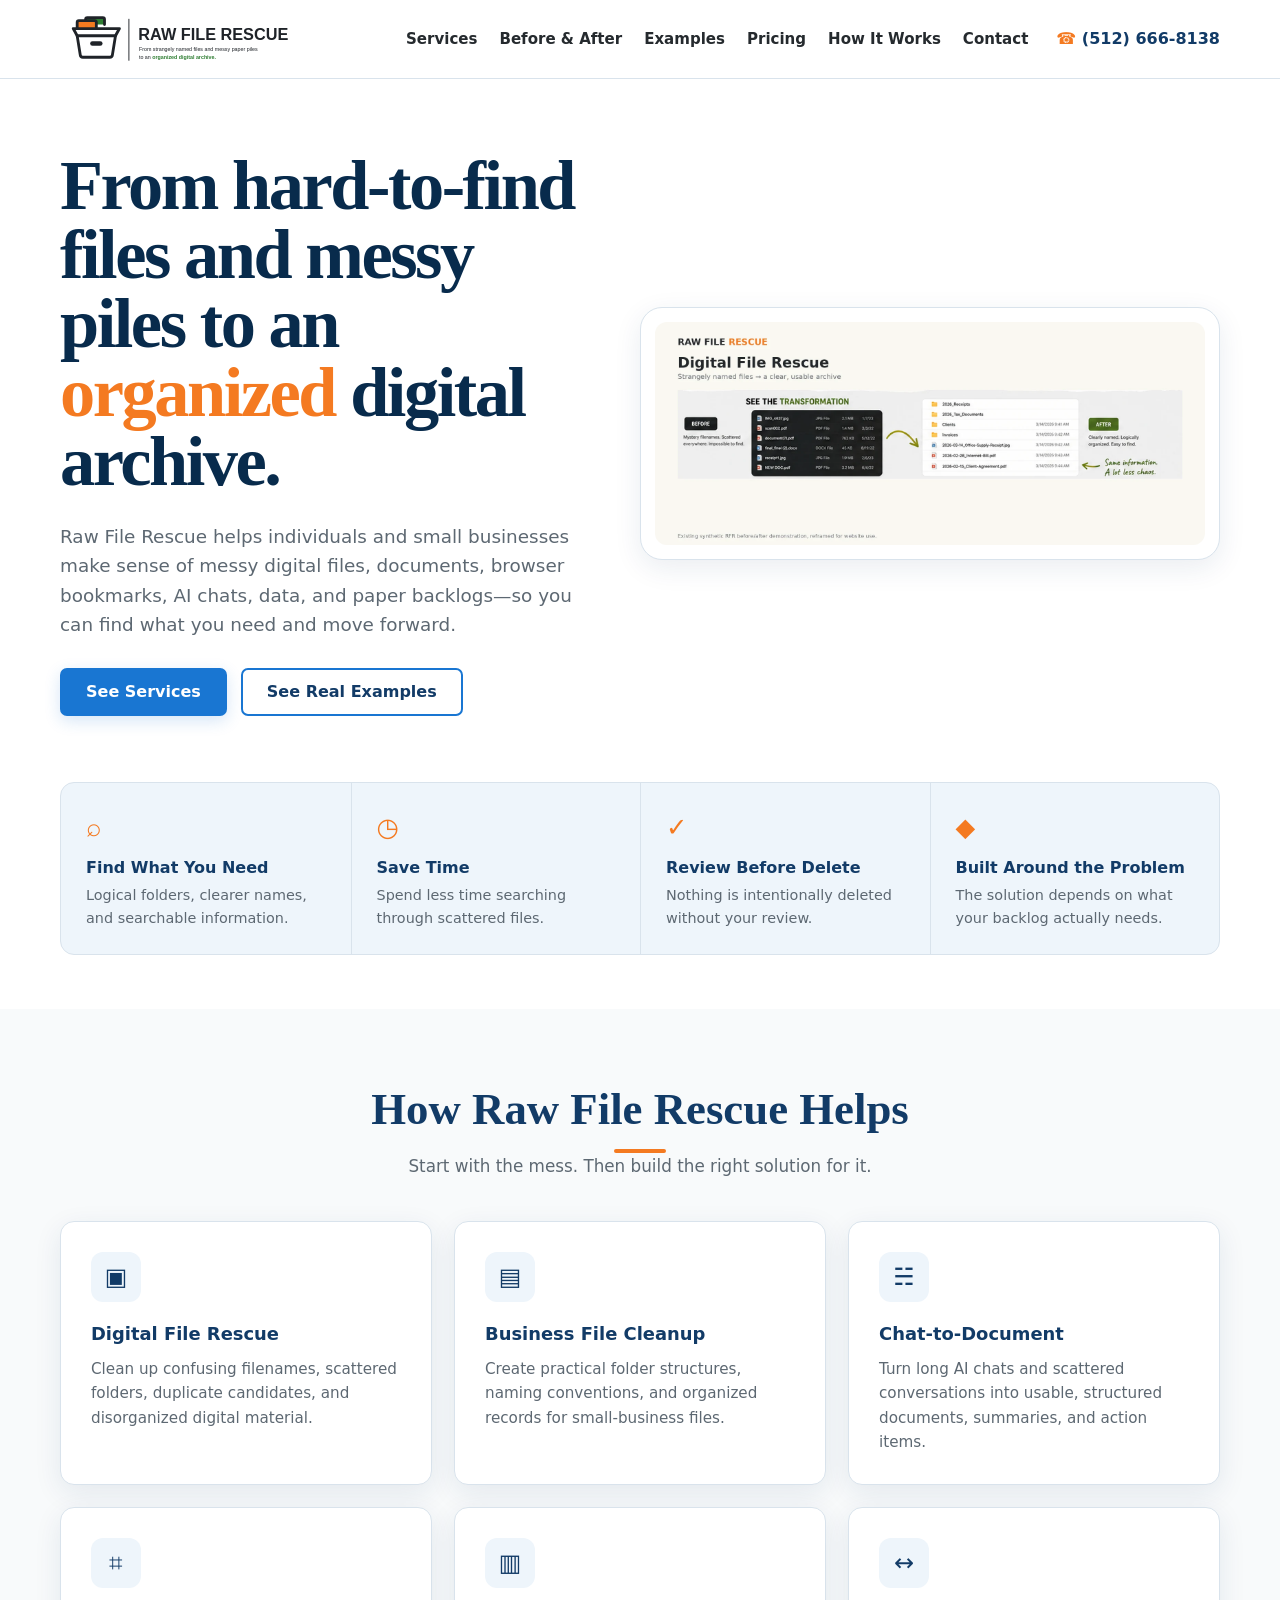
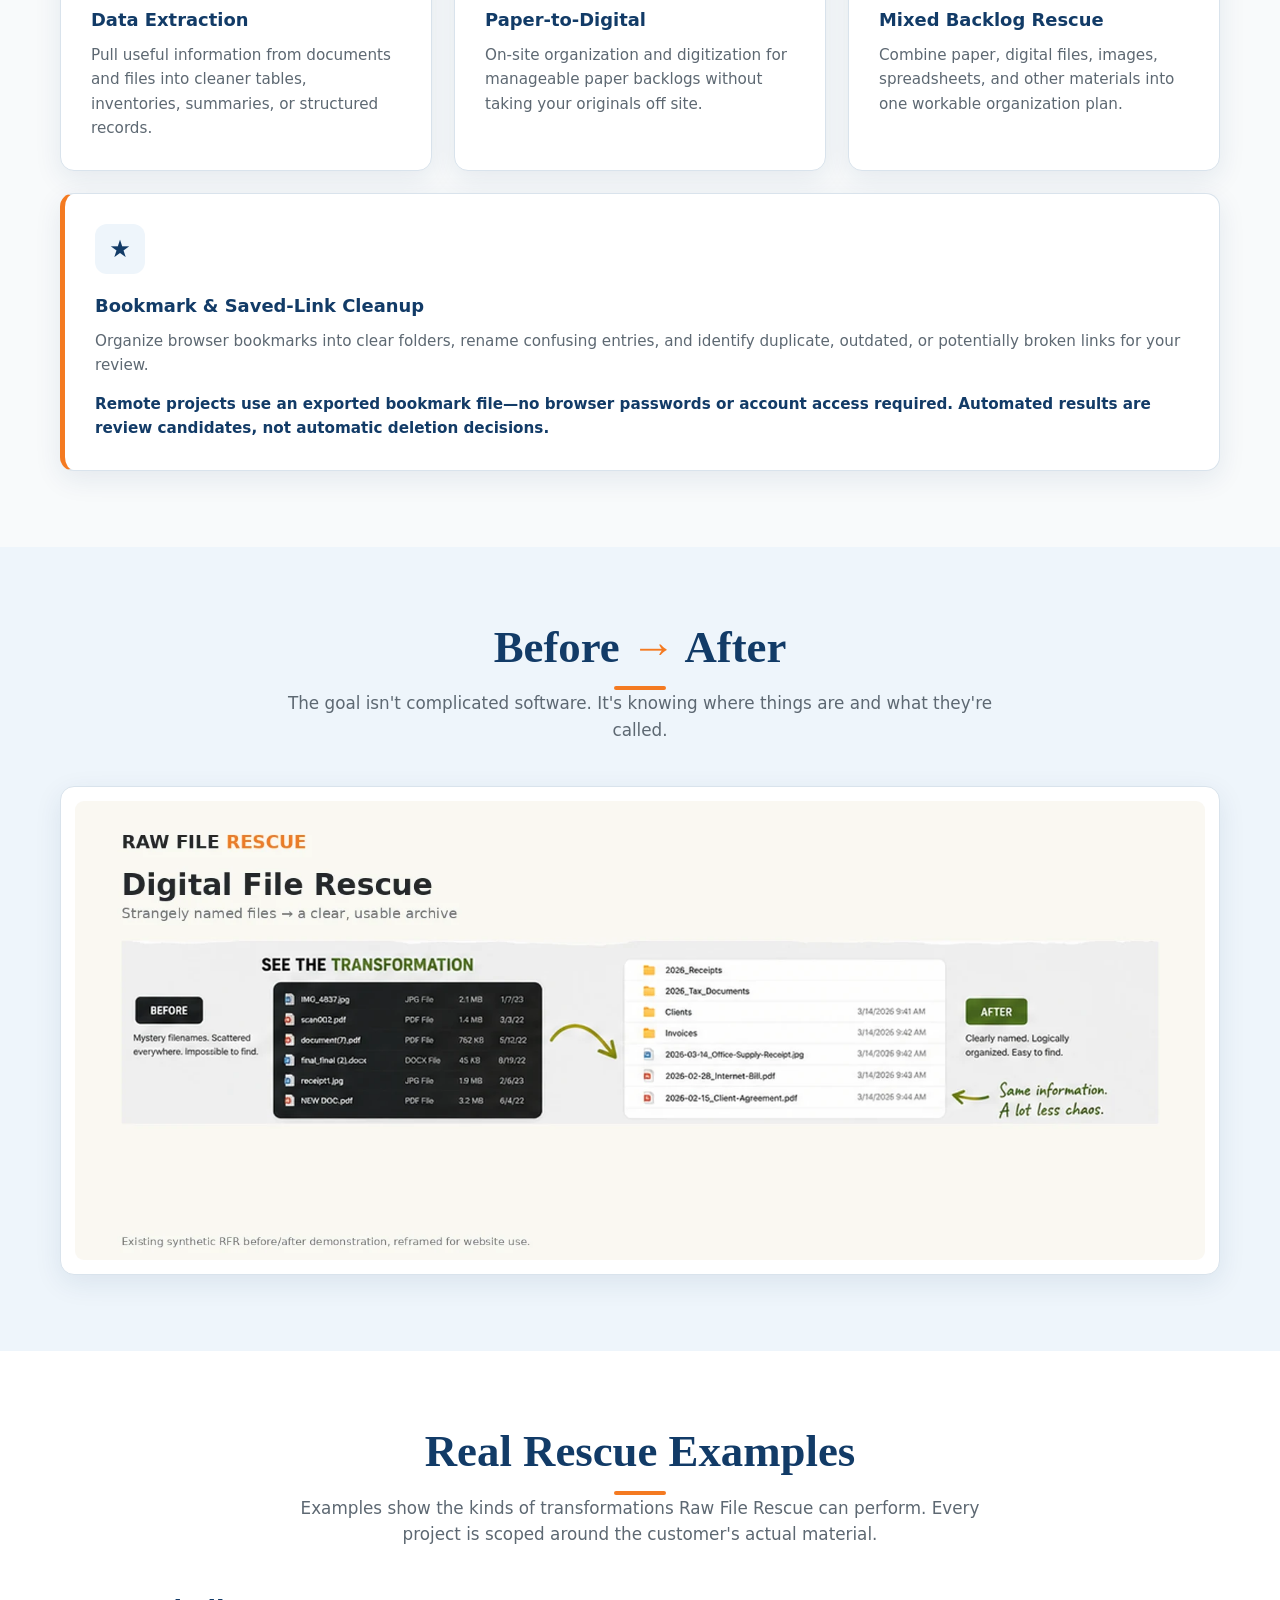
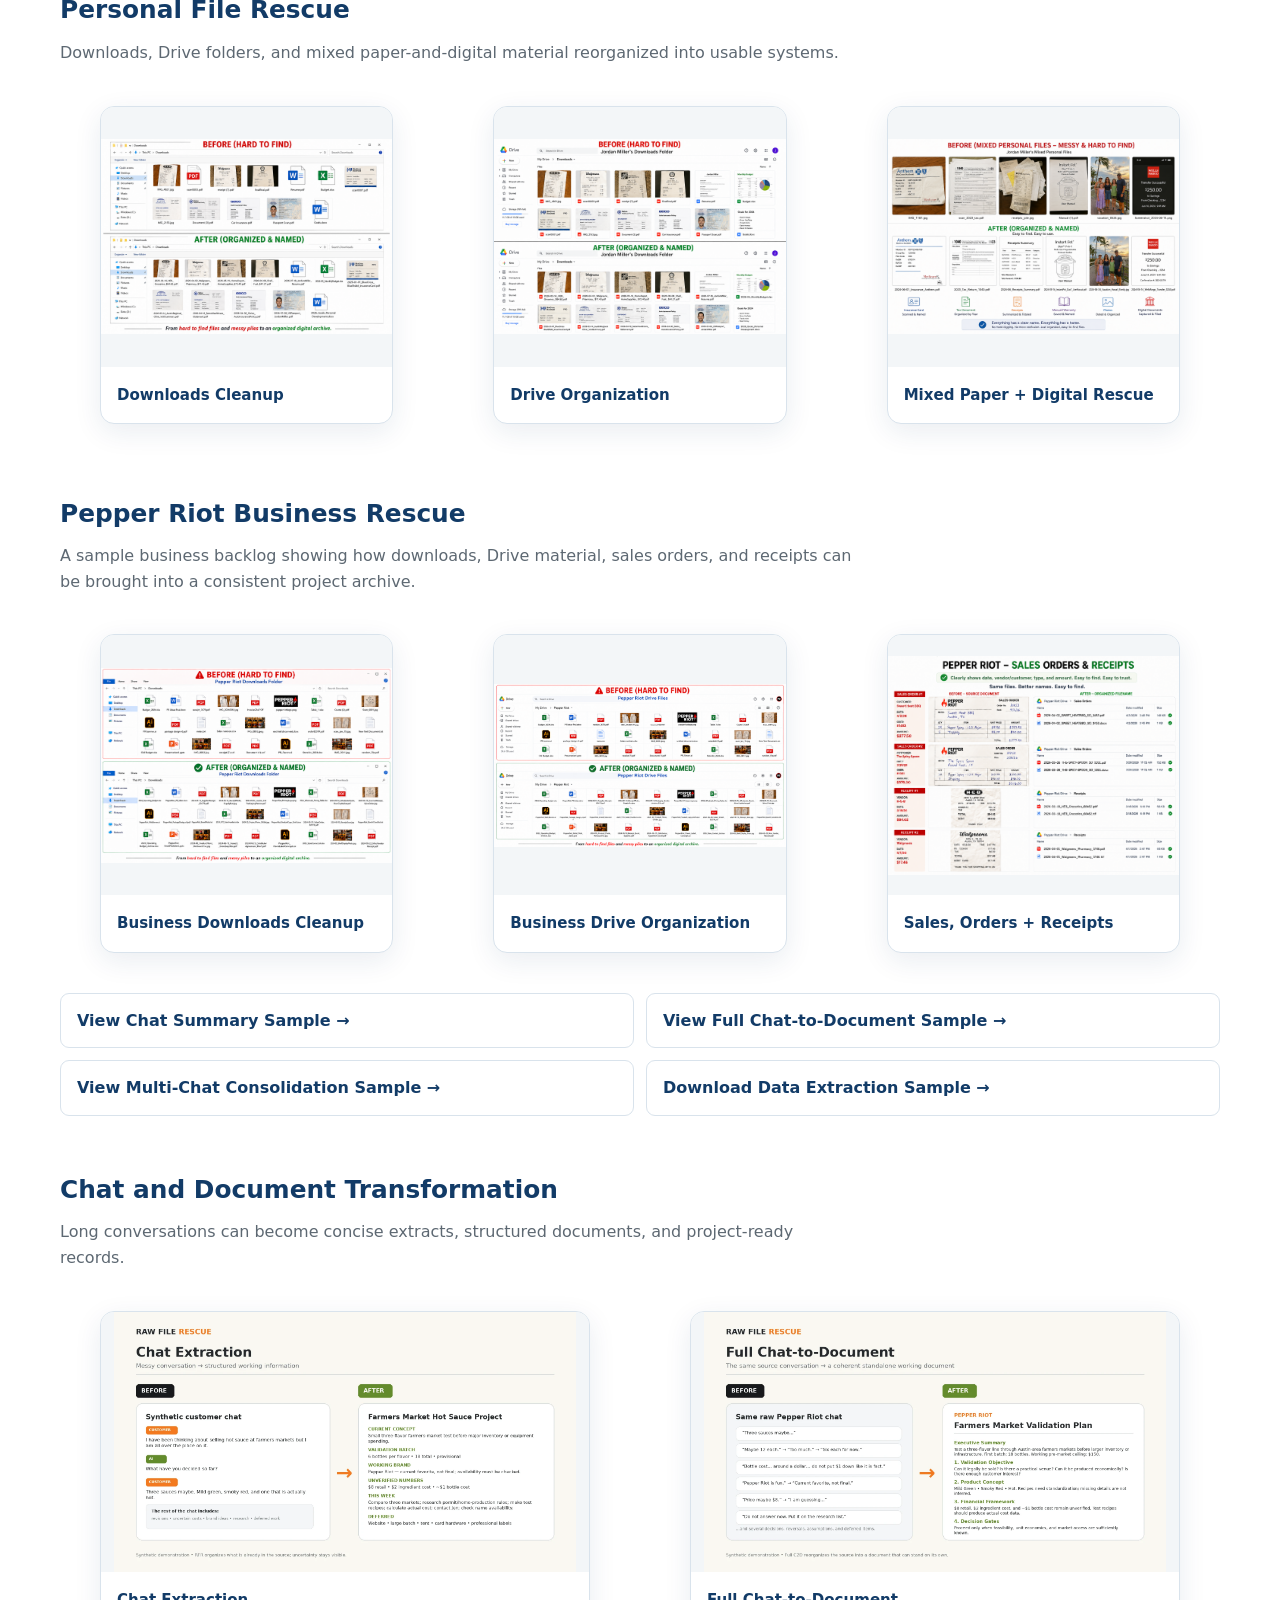
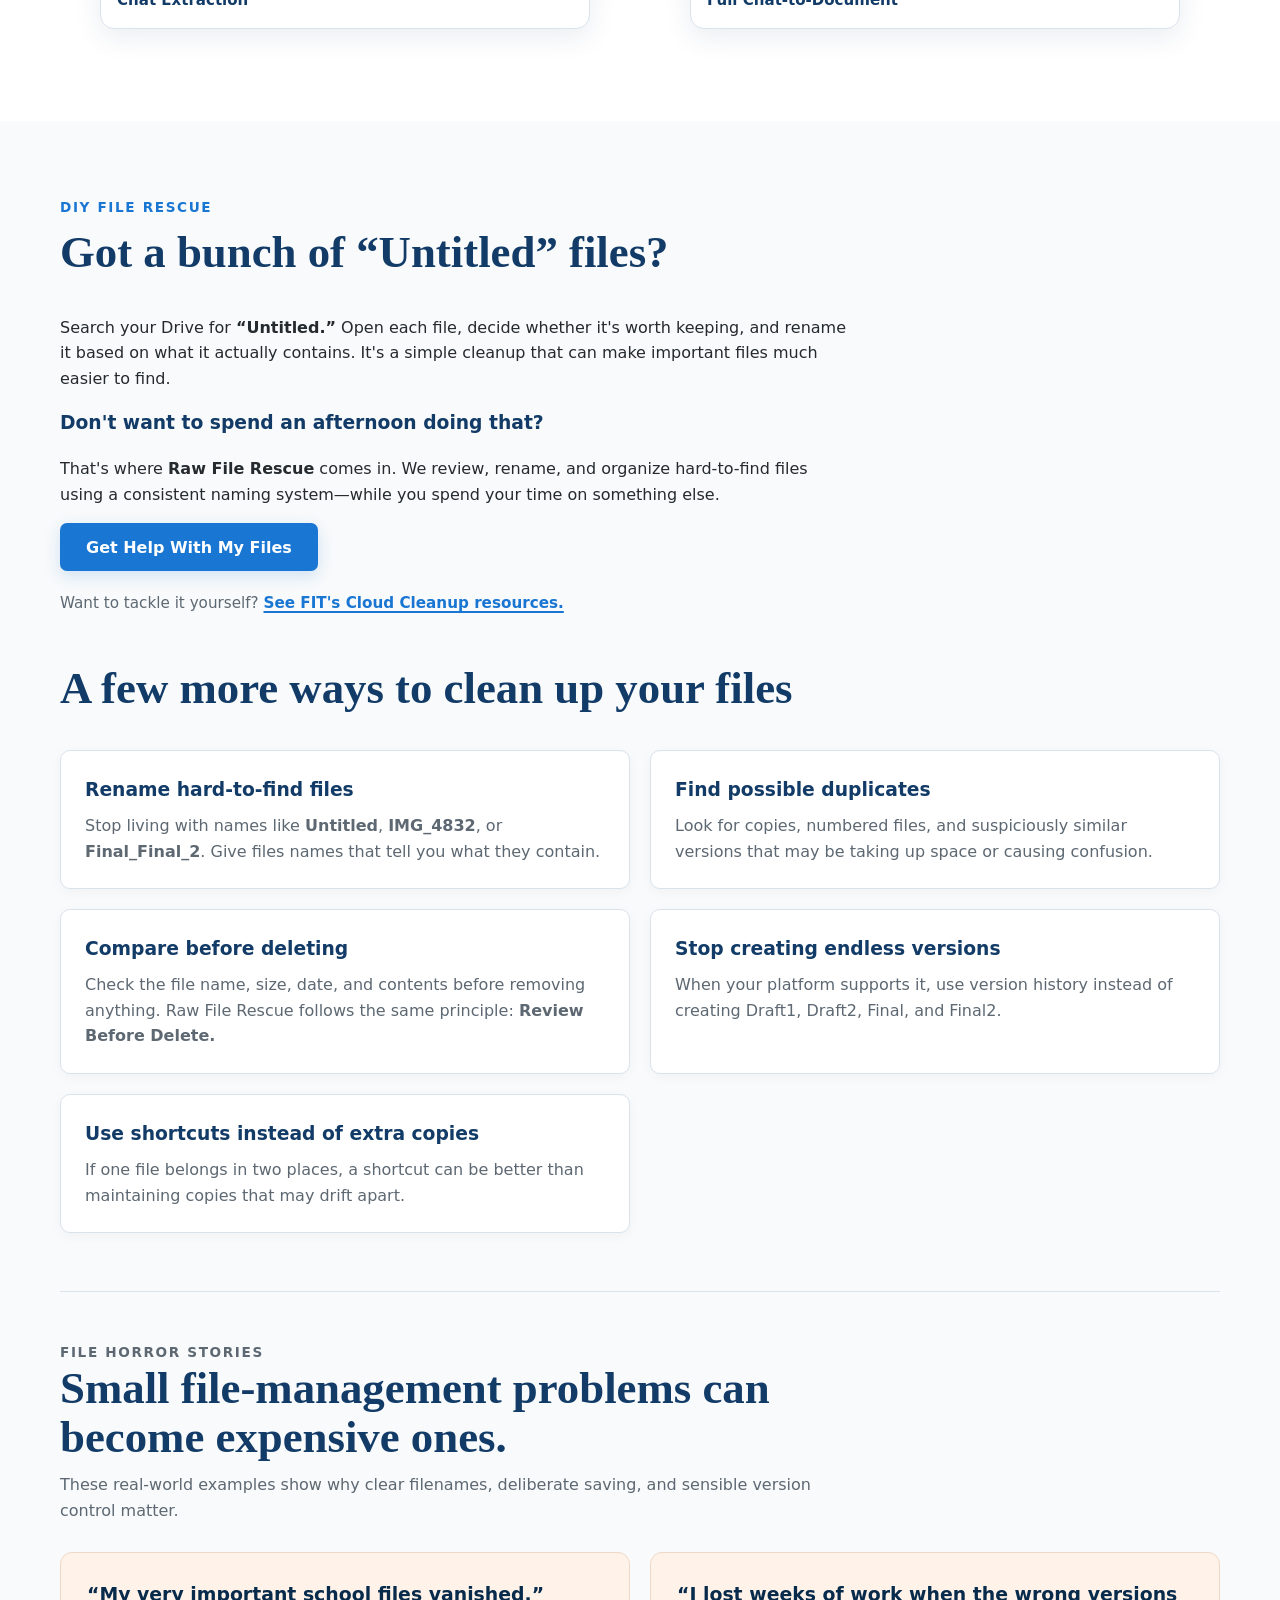
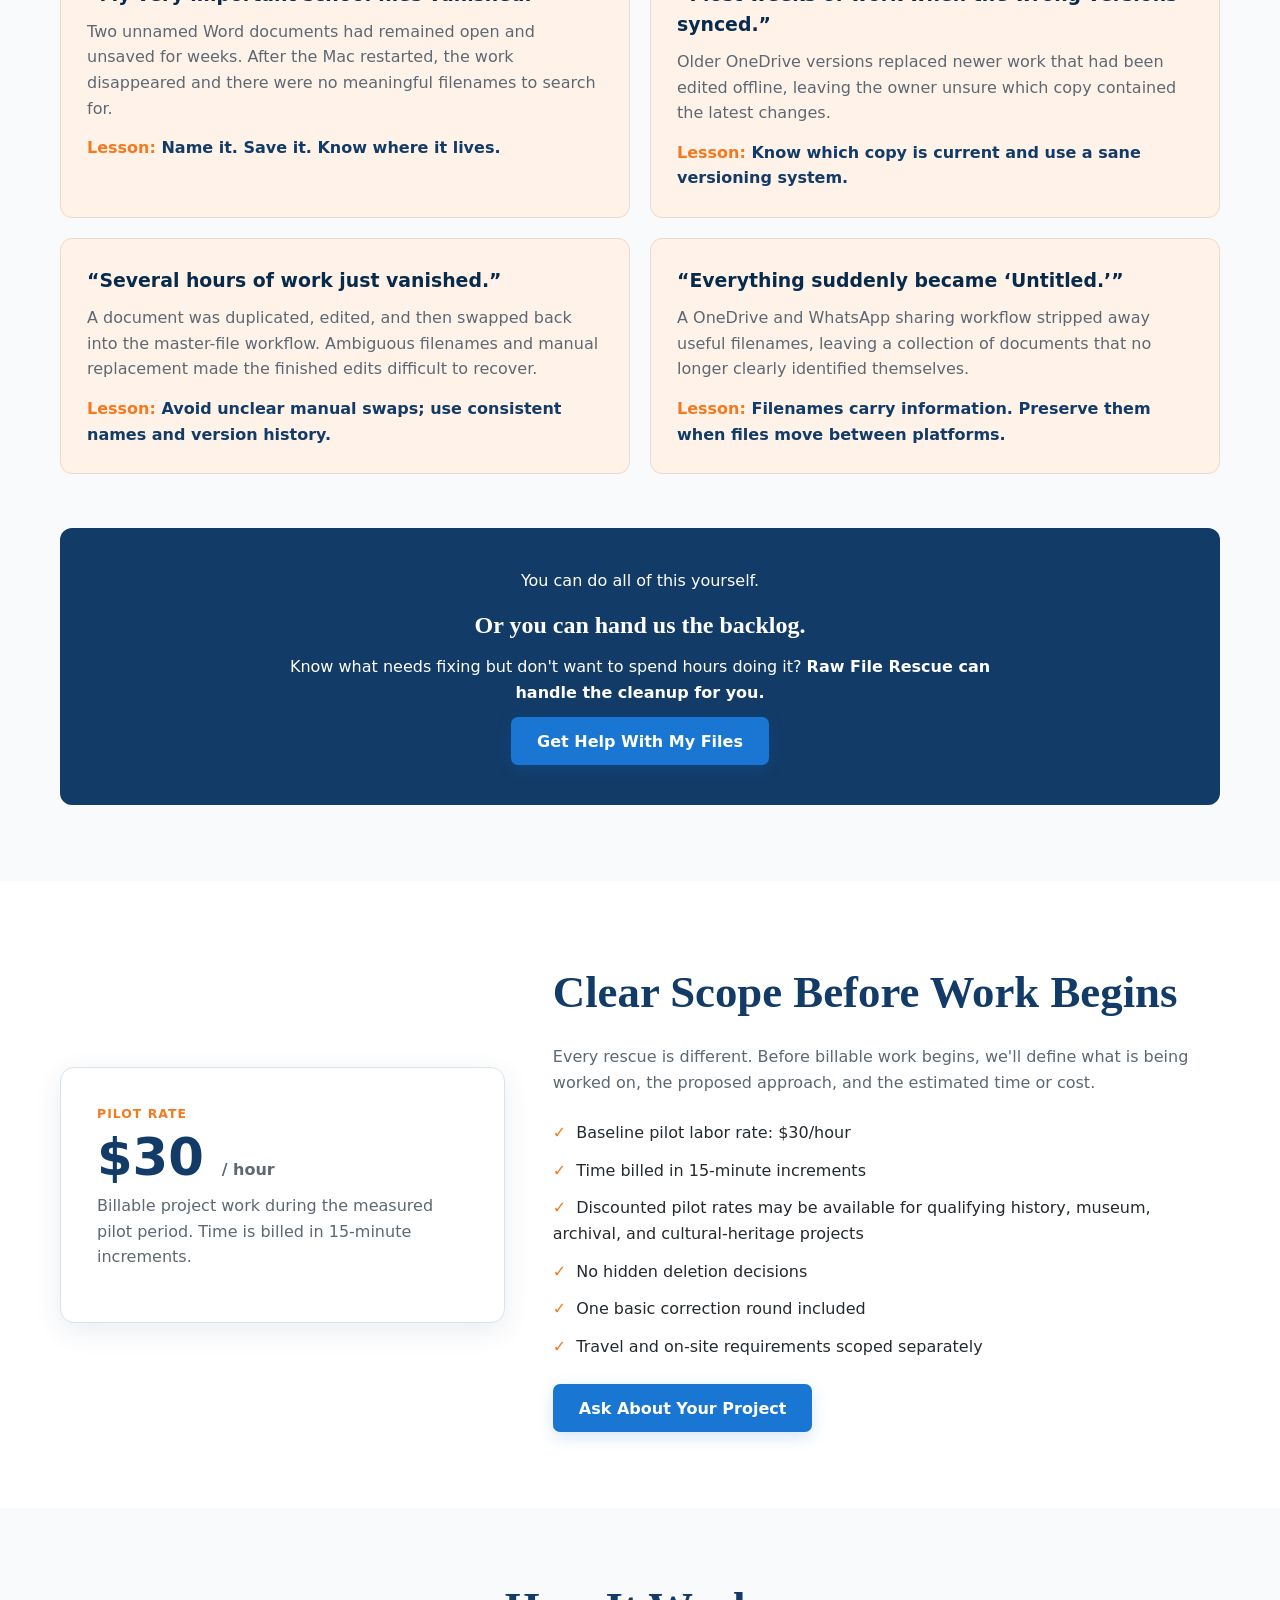
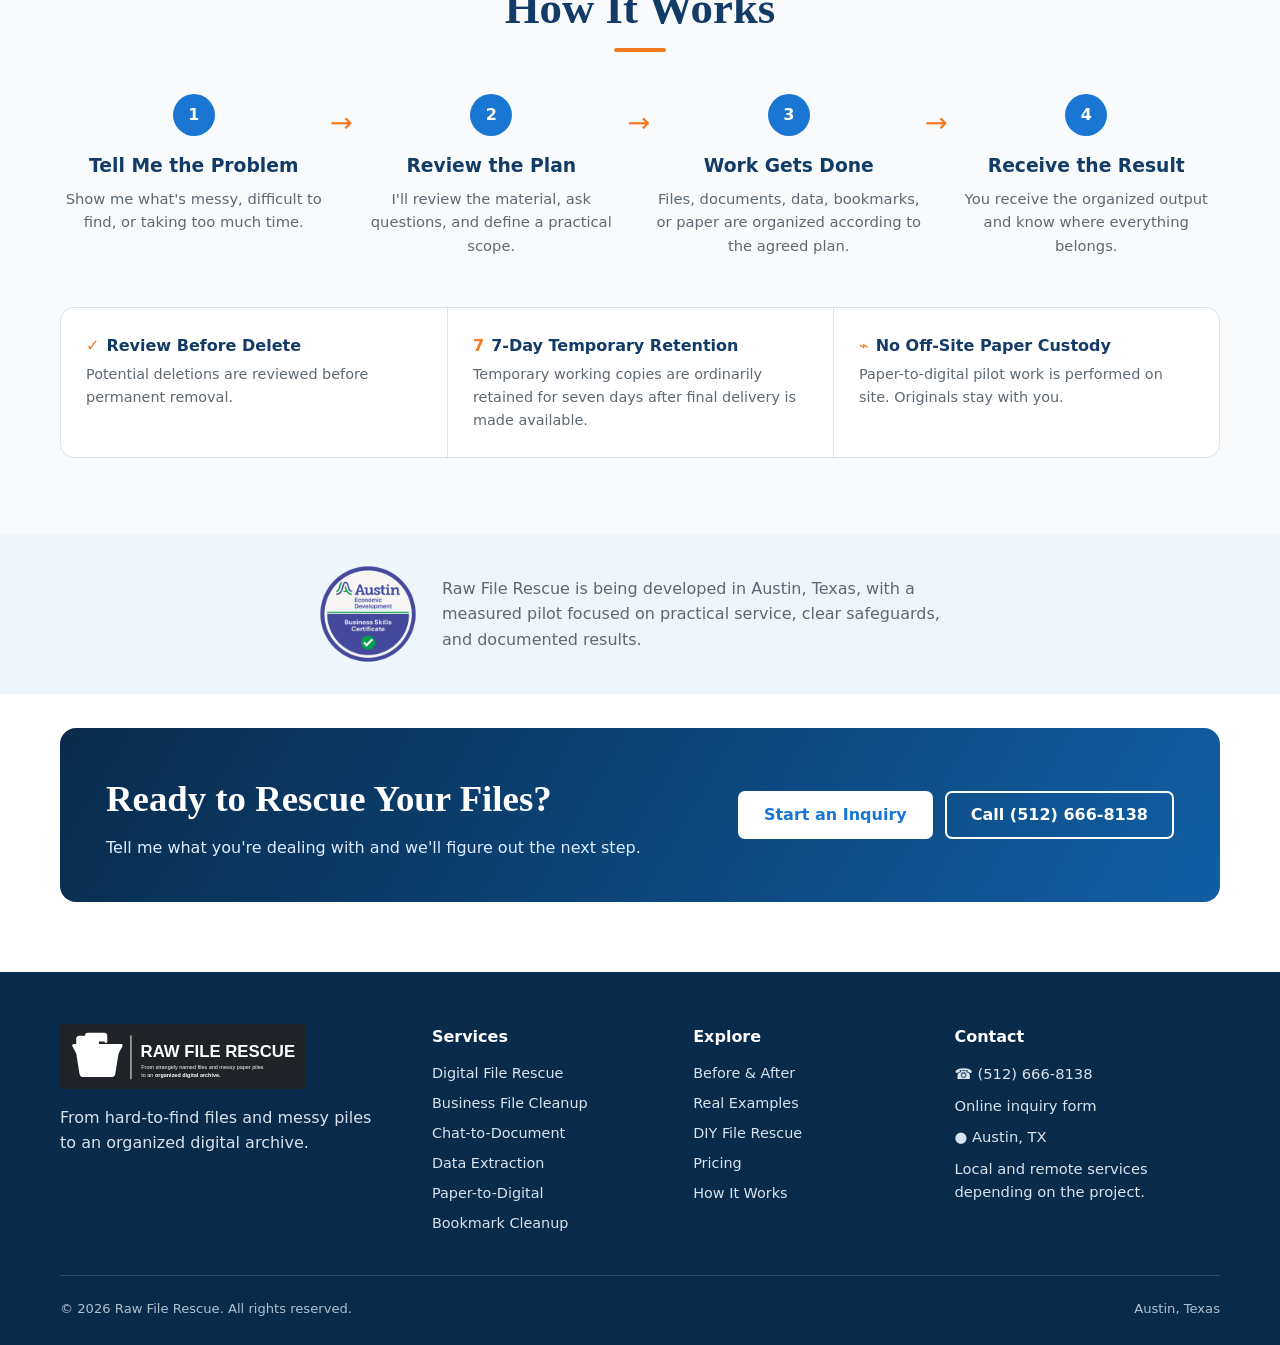
==== commit 1bd67f1f: "Update Index.html" ====
--- a/Index.html
+++ b/Index.html
@@ -46,6 +46,8 @@
     .diy-intro{max-width:790px;margin-bottom:48px}.eyebrow{margin:0 0 10px;color:var(--blue);font-size:.85rem;font-weight:800;letter-spacing:.12em}.diy-intro h2,.diy-cleanup h2{color:var(--navy);font-size:clamp(2rem,4vw,2.8rem);line-height:1.1}.diy-intro h3,.tip h3{color:var(--navy)}
     .text-link{color:var(--blue);font-weight:700;text-decoration:underline;text-decoration-thickness:2px;text-underline-offset:3px}.source-note{margin-top:20px;color:var(--muted);font-size:.95rem}
     .tip-grid{display:grid;grid-template-columns:repeat(2,1fr);gap:20px;margin-top:28px}.tip{padding:24px;border:1px solid var(--border);border-radius:10px;background:#fff;box-shadow:0 3px 12px rgba(0,0,0,.04)}.tip h3{margin-bottom:8px}.tip p{margin-bottom:0;color:var(--muted)}
+    .horror-stories{margin-top:58px;padding-top:50px;border-top:1px solid var(--border)}.horror-heading{max-width:760px;margin-bottom:28px}.horror-heading h2{color:var(--navy);font-size:clamp(2rem,4vw,2.8rem);line-height:1.1;margin-bottom:10px}.horror-heading p{color:var(--muted);margin-bottom:0}
+    .story-grid{display:grid;grid-template-columns:repeat(2,1fr);gap:20px}.story-card{padding:26px;border:1px solid #efd8c7;border-radius:12px;background:var(--orange-soft)}.story-card h3{color:var(--navy-dark);margin-bottom:10px;font-size:1.18rem}.story-card p{color:var(--muted);margin-bottom:14px}.story-card .lesson{margin-bottom:0;color:var(--navy);font-weight:750}.story-card .lesson::before{content:"Lesson: ";color:var(--orange);font-weight:850}
     .diy-cta{margin-top:54px;padding:40px;border-radius:12px;background:var(--navy);color:#fff;text-align:center}.diy-cta h2{color:#fff;margin-bottom:10px}.diy-cta p{max-width:720px;margin:0 auto 12px}
     .pricing-wrap{display:grid;grid-template-columns:.8fr 1.2fr;gap:48px;align-items:center}.price-card{padding:36px;border-radius:var(--radius);border:1px solid var(--border);box-shadow:var(--shadow);background:#fff}
     .price-label{color:var(--orange);font-weight:850;text-transform:uppercase;letter-spacing:.08em;font-size:.78rem}.price{margin:8px 0 10px;color:var(--navy);font-size:3.2rem;line-height:1;font-weight:850}.price span{font-size:1rem;color:var(--muted);font-weight:600}.price-card p,.pricing-copy p{color:var(--muted)}
@@ -57,7 +59,7 @@
     .cta-section{padding:34px 0 70px}.cta-box{padding:42px 46px;border-radius:16px;background:linear-gradient(120deg,var(--navy-dark),#115ea4);display:flex;align-items:center;justify-content:space-between;gap:30px}.cta-box h2{margin:0 0 6px;color:#fff;font-size:2.3rem}.cta-box p{margin:0;color:#dfeefe}.cta-actions{display:flex;gap:12px;flex-wrap:wrap}.cta-box .btn{background:#fff;color:var(--blue);white-space:nowrap}.cta-box .btn-secondary{background:transparent;color:#fff;border-color:#fff}
     footer{padding:52px 0 26px;color:#d7e3ed;background:var(--navy-dark)}.footer-grid{display:grid;grid-template-columns:1.5fr 1fr 1fr 1.2fr;gap:40px}.footer-logo{width:245px;height:auto}footer h4{color:#fff;margin:0 0 12px}footer ul{padding:0;margin:0;list-style:none;display:grid;gap:7px;font-size:.9rem}footer a:hover{color:#fff}.footer-contact{display:grid;gap:8px;font-size:.92rem}.footer-bottom{margin-top:40px;padding-top:22px;border-top:1px solid rgba(255,255,255,.15);color:#aebfce;font-size:.82rem;display:flex;justify-content:space-between;gap:20px}
     @media(max-width:980px){.nav-links{display:none}.hero-grid,.pricing-wrap{grid-template-columns:1fr}.card-grid,.image-grid{grid-template-columns:repeat(2,1fr)}.trust-grid,.steps{grid-template-columns:repeat(2,1fr)}.trust-item+.trust-item,.reassurance-item+.reassurance-item{border-left:0}.footer-grid{grid-template-columns:repeat(2,1fr)}.step:not(:last-child)::after{display:none}}
-    @media(max-width:680px){.container{width:min(calc(100% - 28px),var(--max-width))}.nav{min-height:68px}.nav-contact{display:none}.brand-logo{width:190px}.hero{padding-top:48px}.hero-grid{gap:38px}.hero h1{font-size:2.65rem}.card-grid,.image-grid,.tip-grid,.trust-grid,.steps,.reassurance,.download-grid,.footer-grid{grid-template-columns:1fr}.service-card--featured{grid-column:auto}.example-card img{height:auto}.reassurance-item+.reassurance-item,.trust-item+.trust-item{border-top:1px solid var(--border)}.affiliation{flex-direction:column;text-align:center}.cta-box{padding:34px 26px;align-items:flex-start;flex-direction:column}.footer-bottom{flex-direction:column}}
+    @media(max-width:680px){.container{width:min(calc(100% - 28px),var(--max-width))}.nav{min-height:68px}.nav-contact{display:none}.brand-logo{width:190px}.hero{padding-top:48px}.hero-grid{gap:38px}.hero h1{font-size:2.65rem}.card-grid,.image-grid,.tip-grid,.story-grid,.trust-grid,.steps,.reassurance,.download-grid,.footer-grid{grid-template-columns:1fr}.service-card--featured{grid-column:auto}.example-card img{height:auto}.reassurance-item+.reassurance-item,.trust-item+.trust-item{border-top:1px solid var(--border)}.affiliation{flex-direction:column;text-align:center}.cta-box{padding:34px 26px;align-items:flex-start;flex-direction:column}.footer-bottom{flex-direction:column}}
   </style>
 </head>
 <body>
@@ -128,6 +130,15 @@
         <article class="tip"><h3>Stop creating endless versions</h3><p>When your platform supports it, use version history instead of creating Draft1, Draft2, Final, and Final2.</p></article>
         <article class="tip"><h3>Use shortcuts instead of extra copies</h3><p>If one file belongs in two places, a shortcut can be better than maintaining copies that may drift apart.</p></article>
       </div></div>
+      <div class="horror-stories" id="file-horror-stories">
+        <div class="horror-heading"><p class="eyebrow">FILE HORROR STORIES</p><h2>Small file-management problems can become expensive ones.</h2><p>These real-world examples show why clear filenames, deliberate saving, and sensible version control matter.</p></div>
+        <div class="story-grid">
+          <article class="story-card"><h3>“My very important school files vanished.”</h3><p>Two unnamed Word documents had remained open and unsaved for weeks. After the Mac restarted, the work disappeared and there were no meaningful filenames to search for.</p><p class="lesson">Name it. Save it. Know where it lives.</p></article>
+          <article class="story-card"><h3>“I lost weeks of work when the wrong versions synced.”</h3><p>Older OneDrive versions replaced newer work that had been edited offline, leaving the owner unsure which copy contained the latest changes.</p><p class="lesson">Know which copy is current and use a sane versioning system.</p></article>
+          <article class="story-card"><h3>“Several hours of work just vanished.”</h3><p>A document was duplicated, edited, and then swapped back into the master-file workflow. Ambiguous filenames and manual replacement made the finished edits difficult to recover.</p><p class="lesson">Avoid unclear manual swaps; use consistent names and version history.</p></article>
+          <article class="story-card"><h3>“Everything suddenly became ‘Untitled.’”</h3><p>A OneDrive and WhatsApp sharing workflow stripped away useful filenames, leaving a collection of documents that no longer clearly identified themselves.</p><p class="lesson">Filenames carry information. Preserve them when files move between platforms.</p></article>
+        </div>
+      </div>
       <div class="diy-cta"><p>You can do all of this yourself.</p><h2>Or you can hand us the backlog.</h2><p>Know what needs fixing but don't want to spend hours doing it? <strong>Raw File Rescue can handle the cleanup for you.</strong></p><a class="btn btn-primary" href="#contact">Get Help With My Files</a></div>
     </div></section>
     <section class="section" id="pricing"><div class="container pricing-wrap">
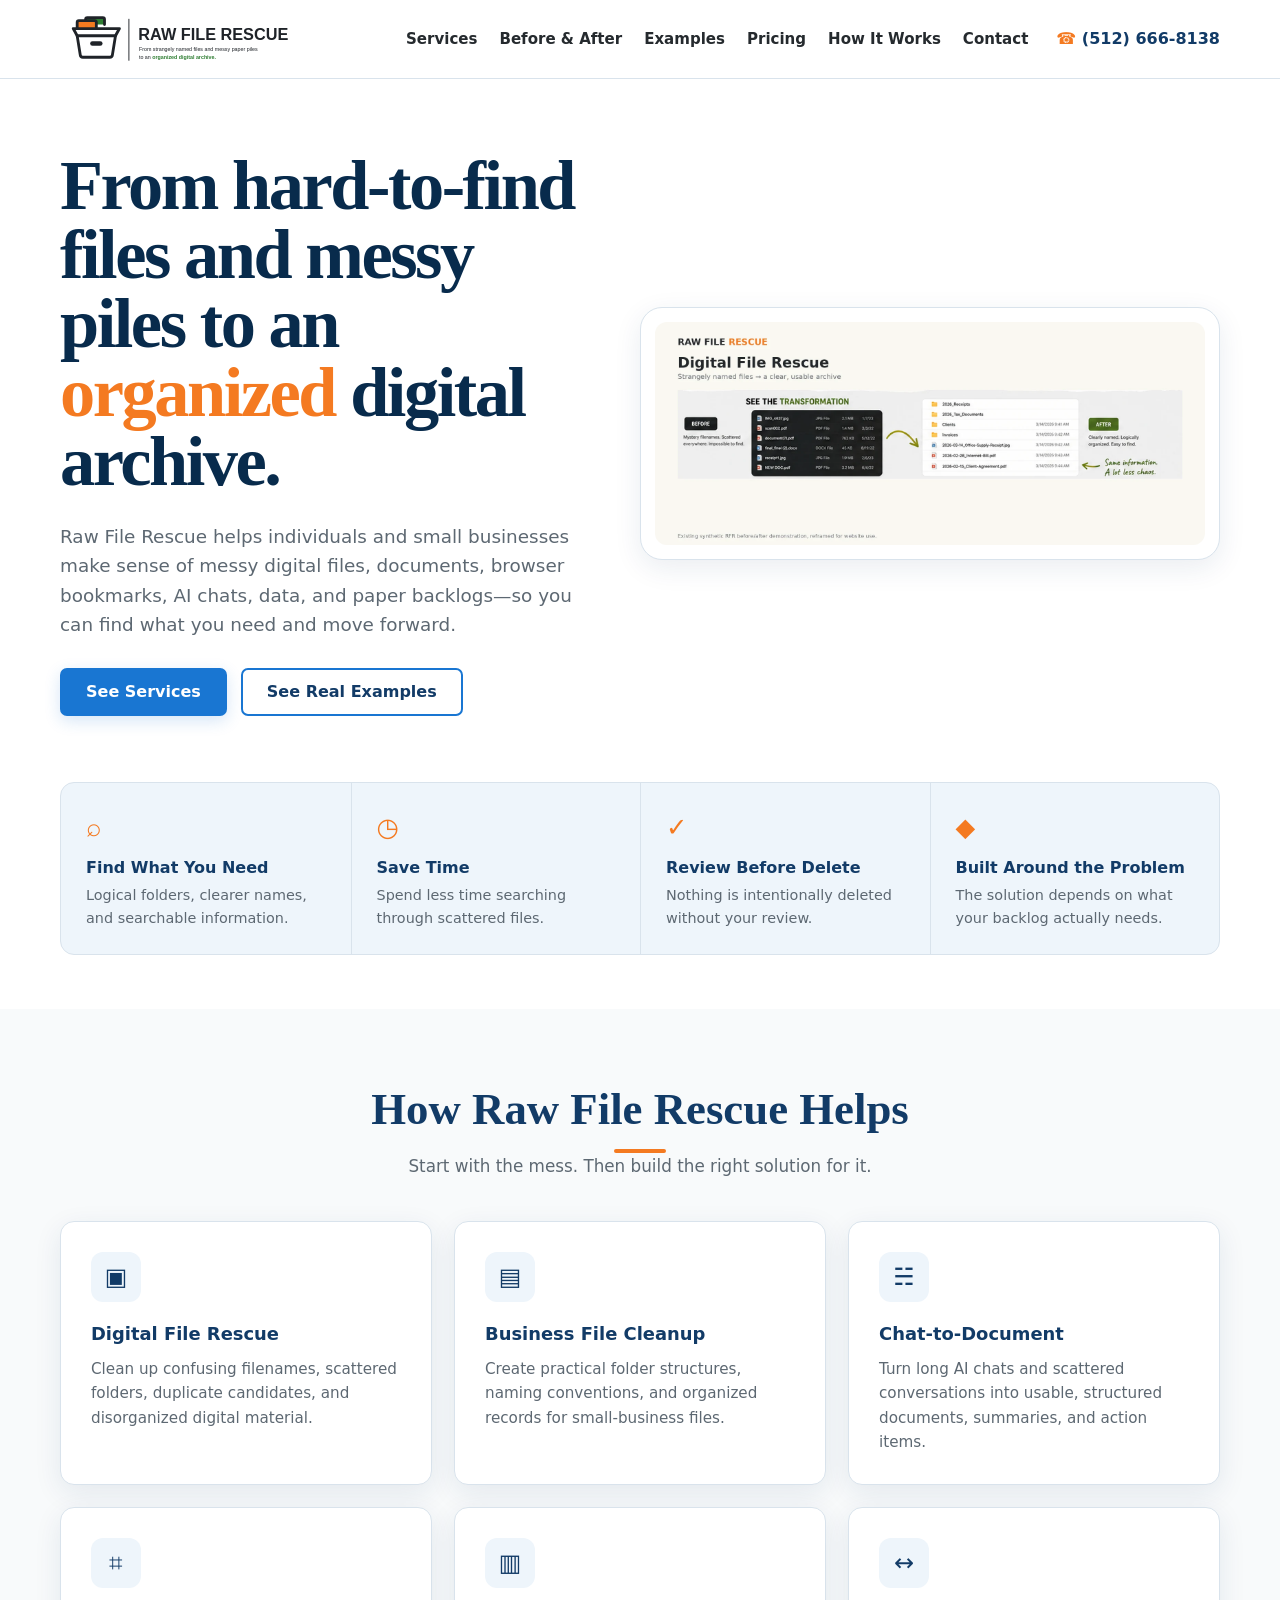
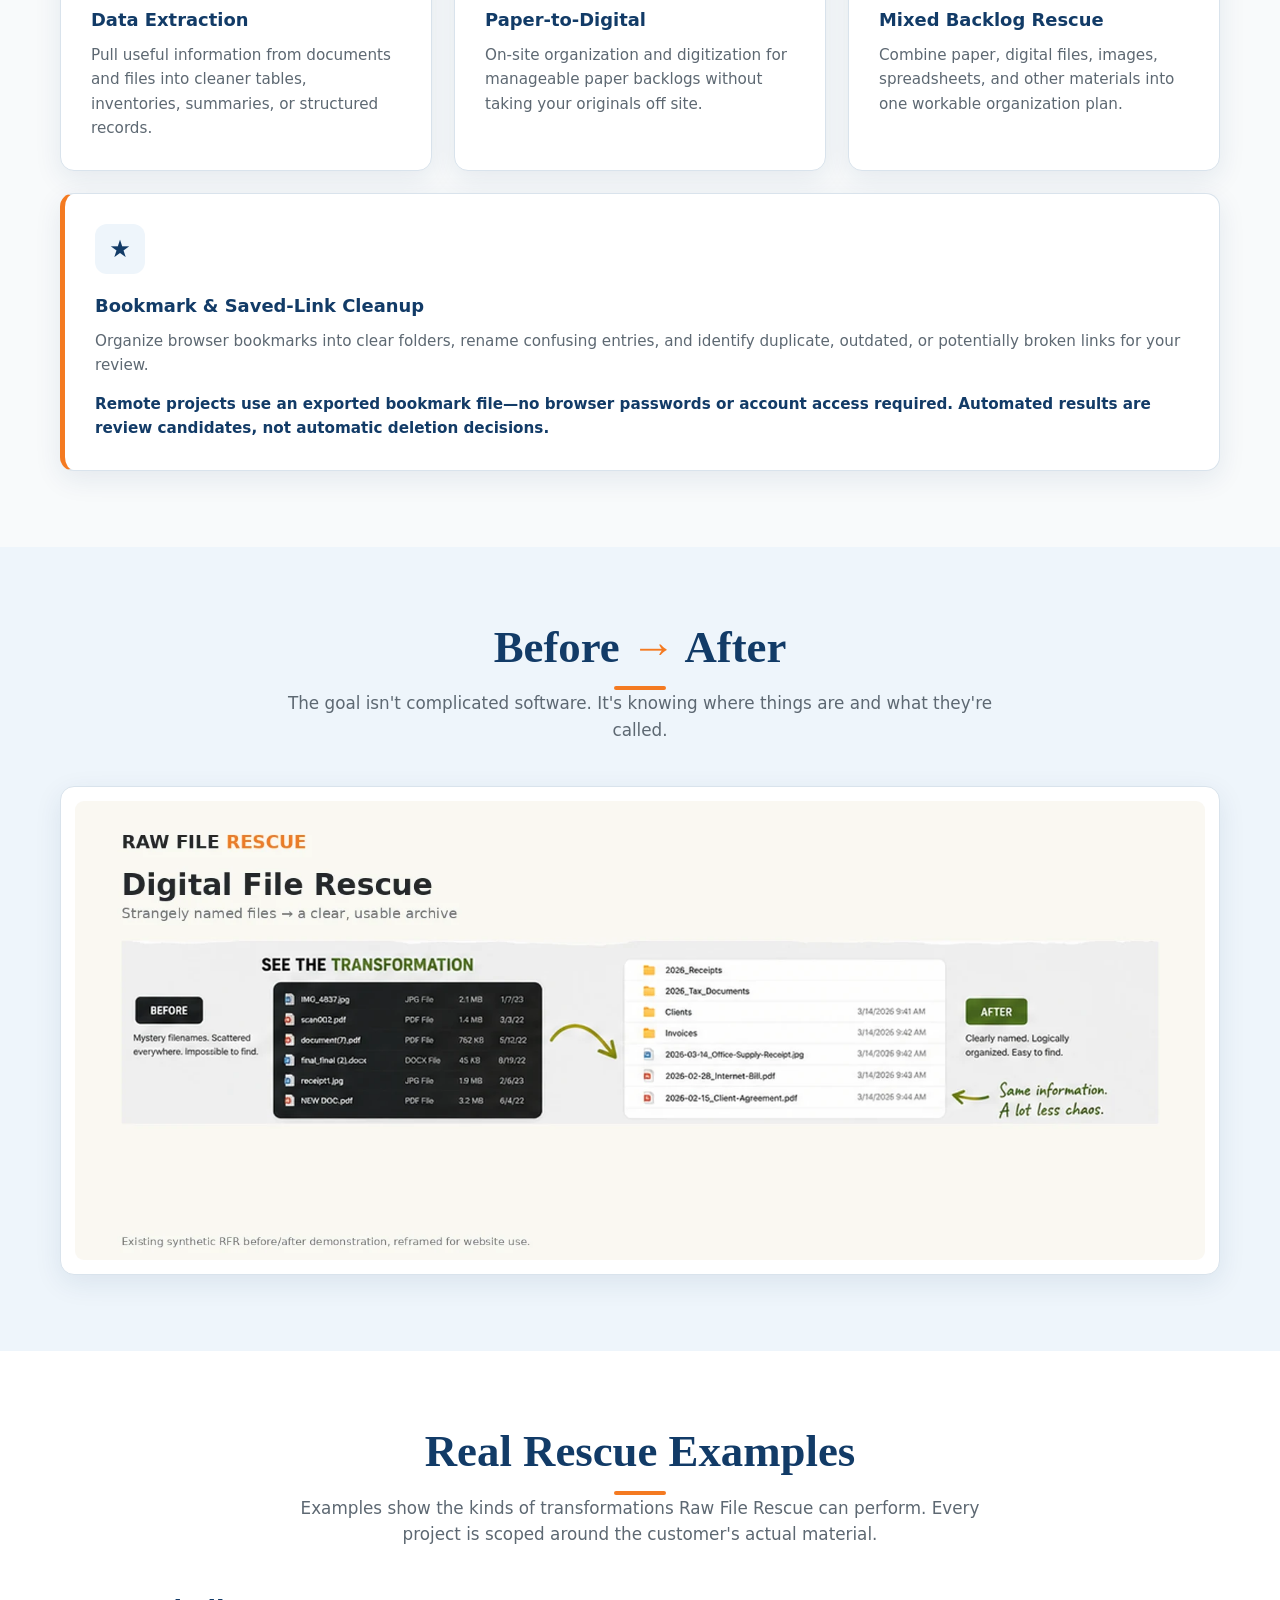
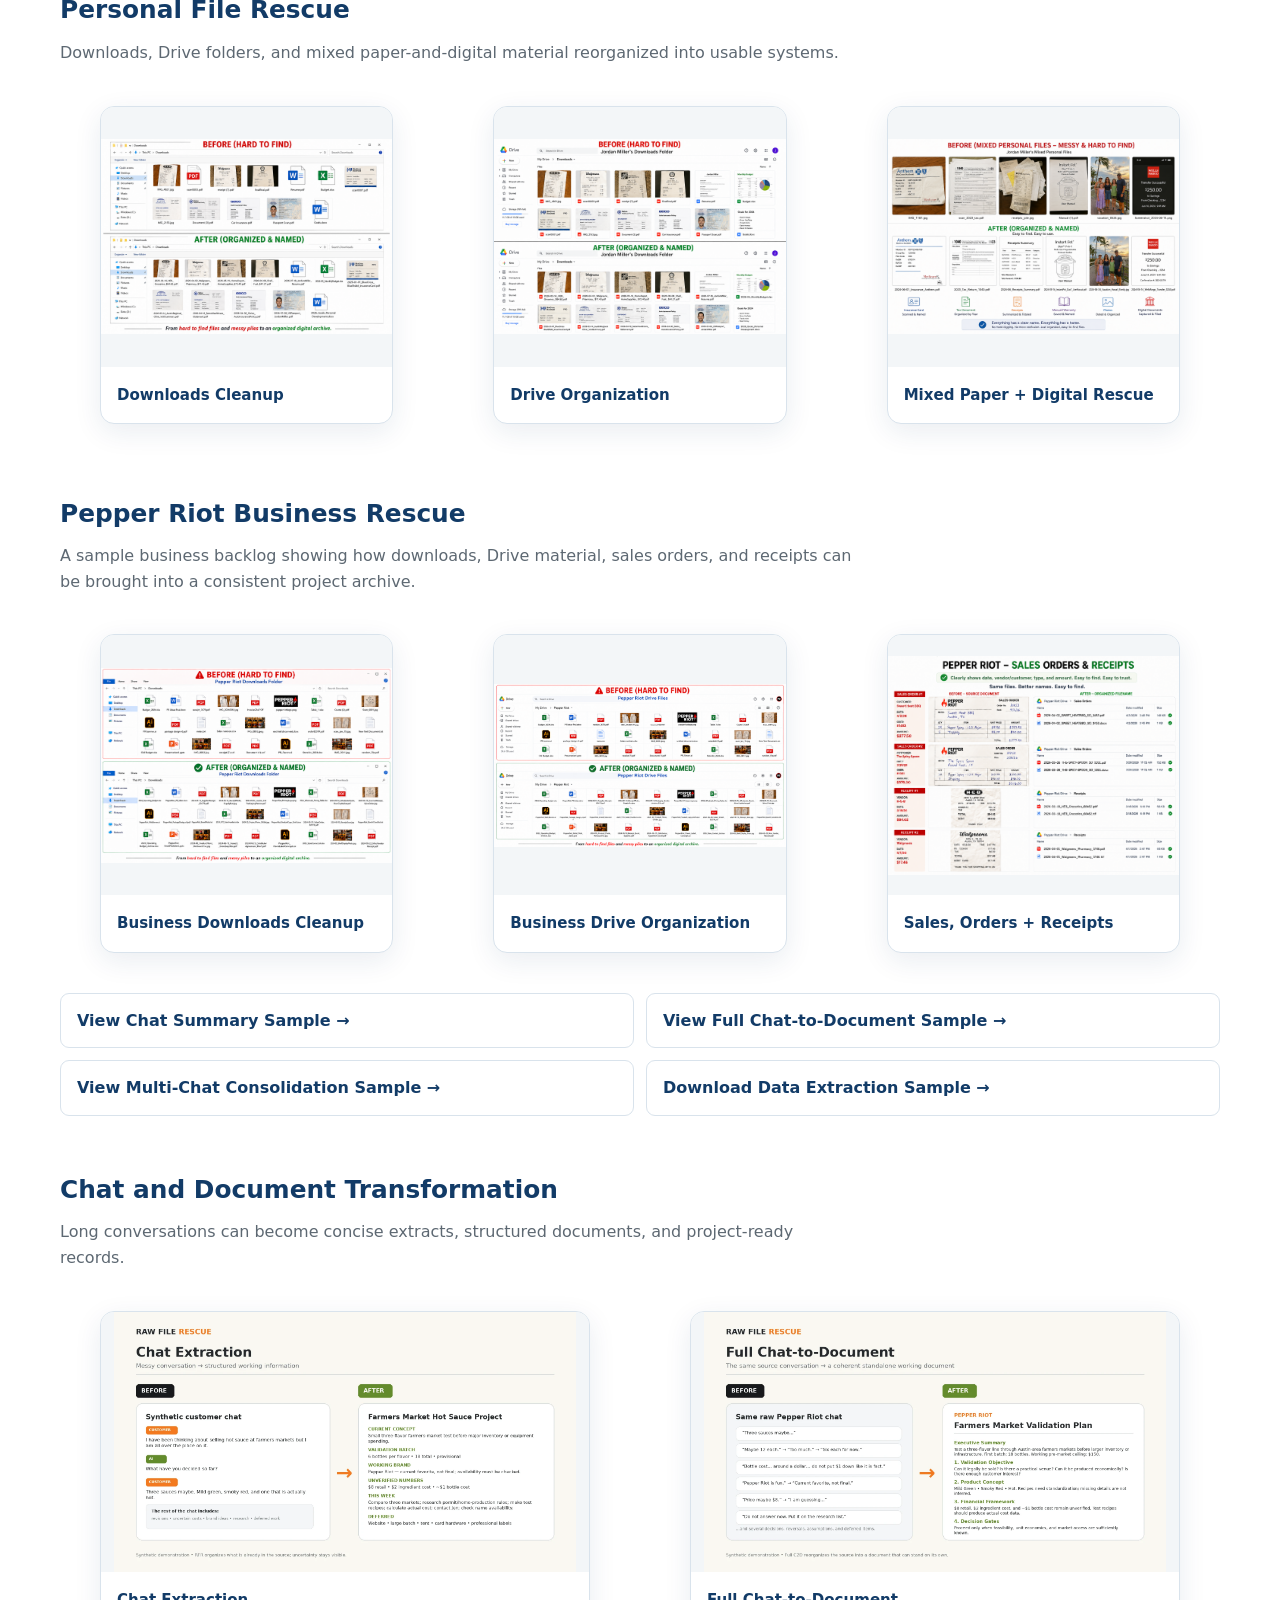
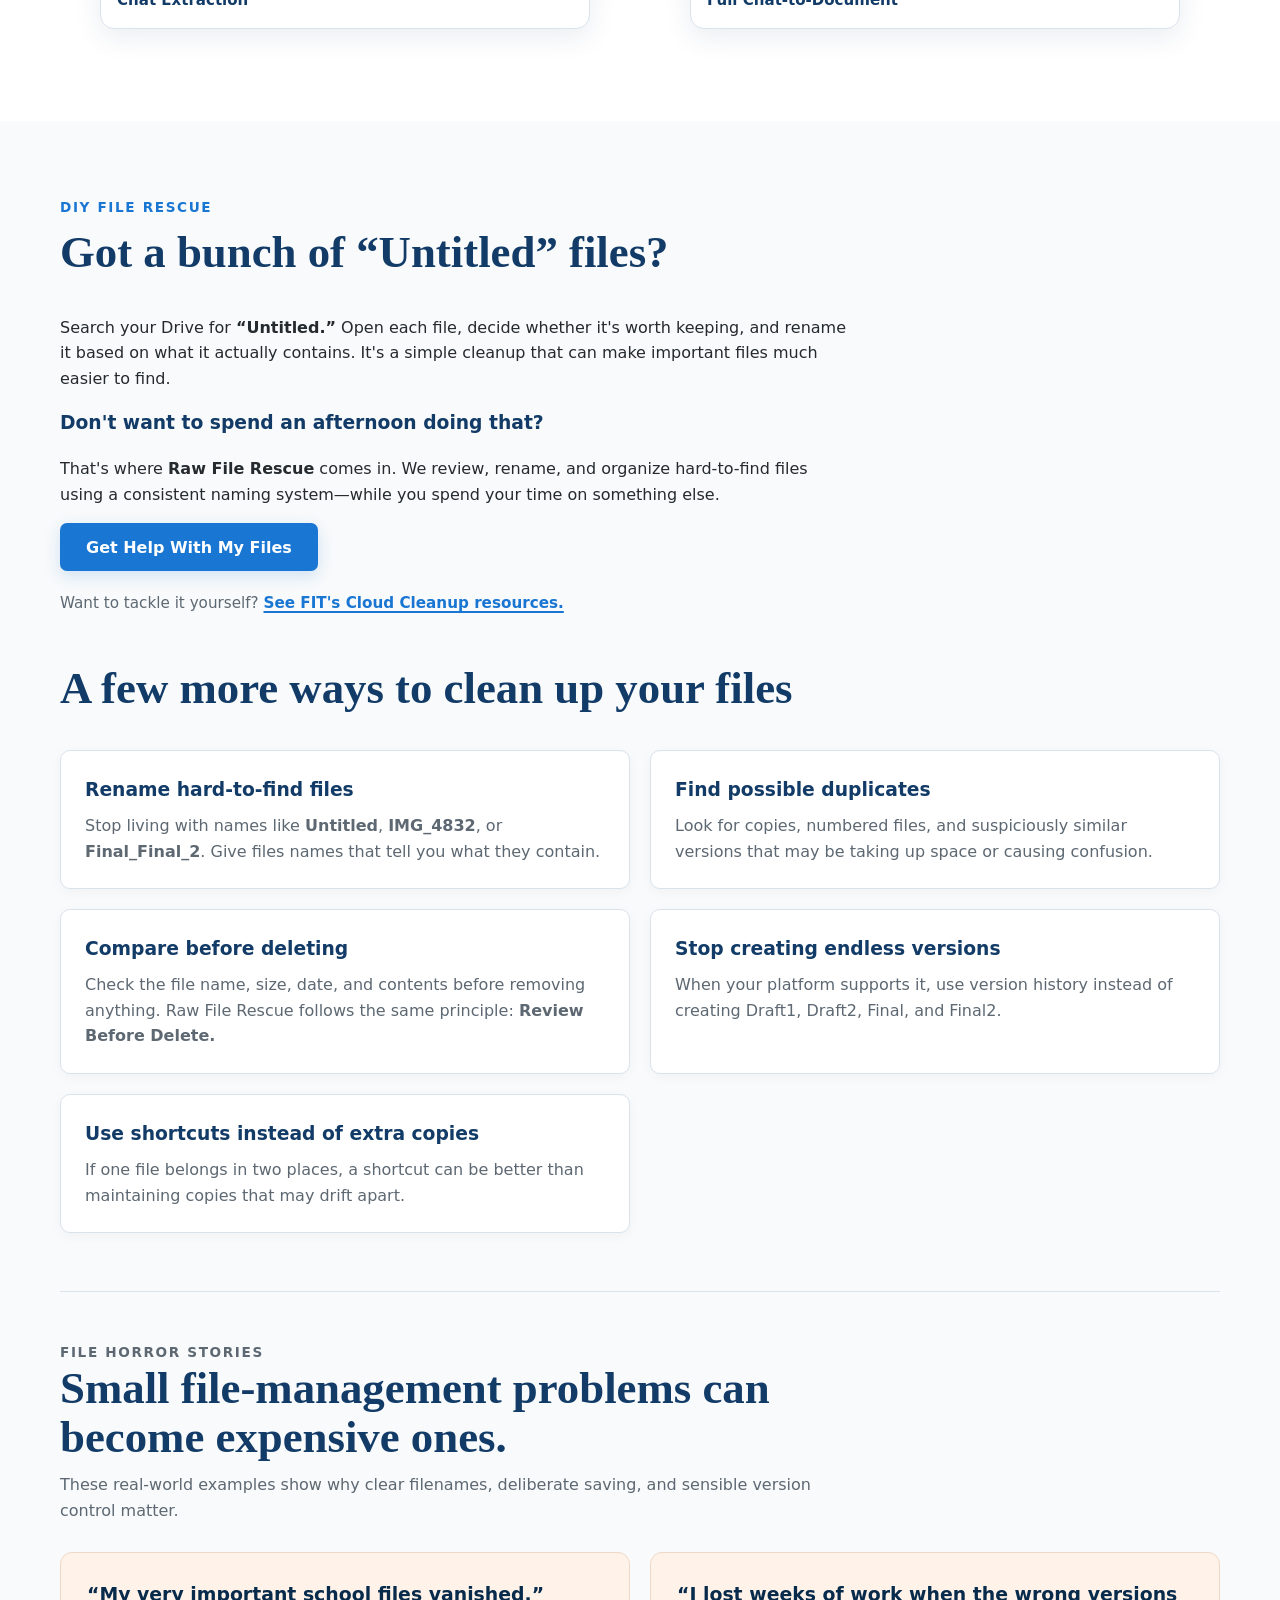
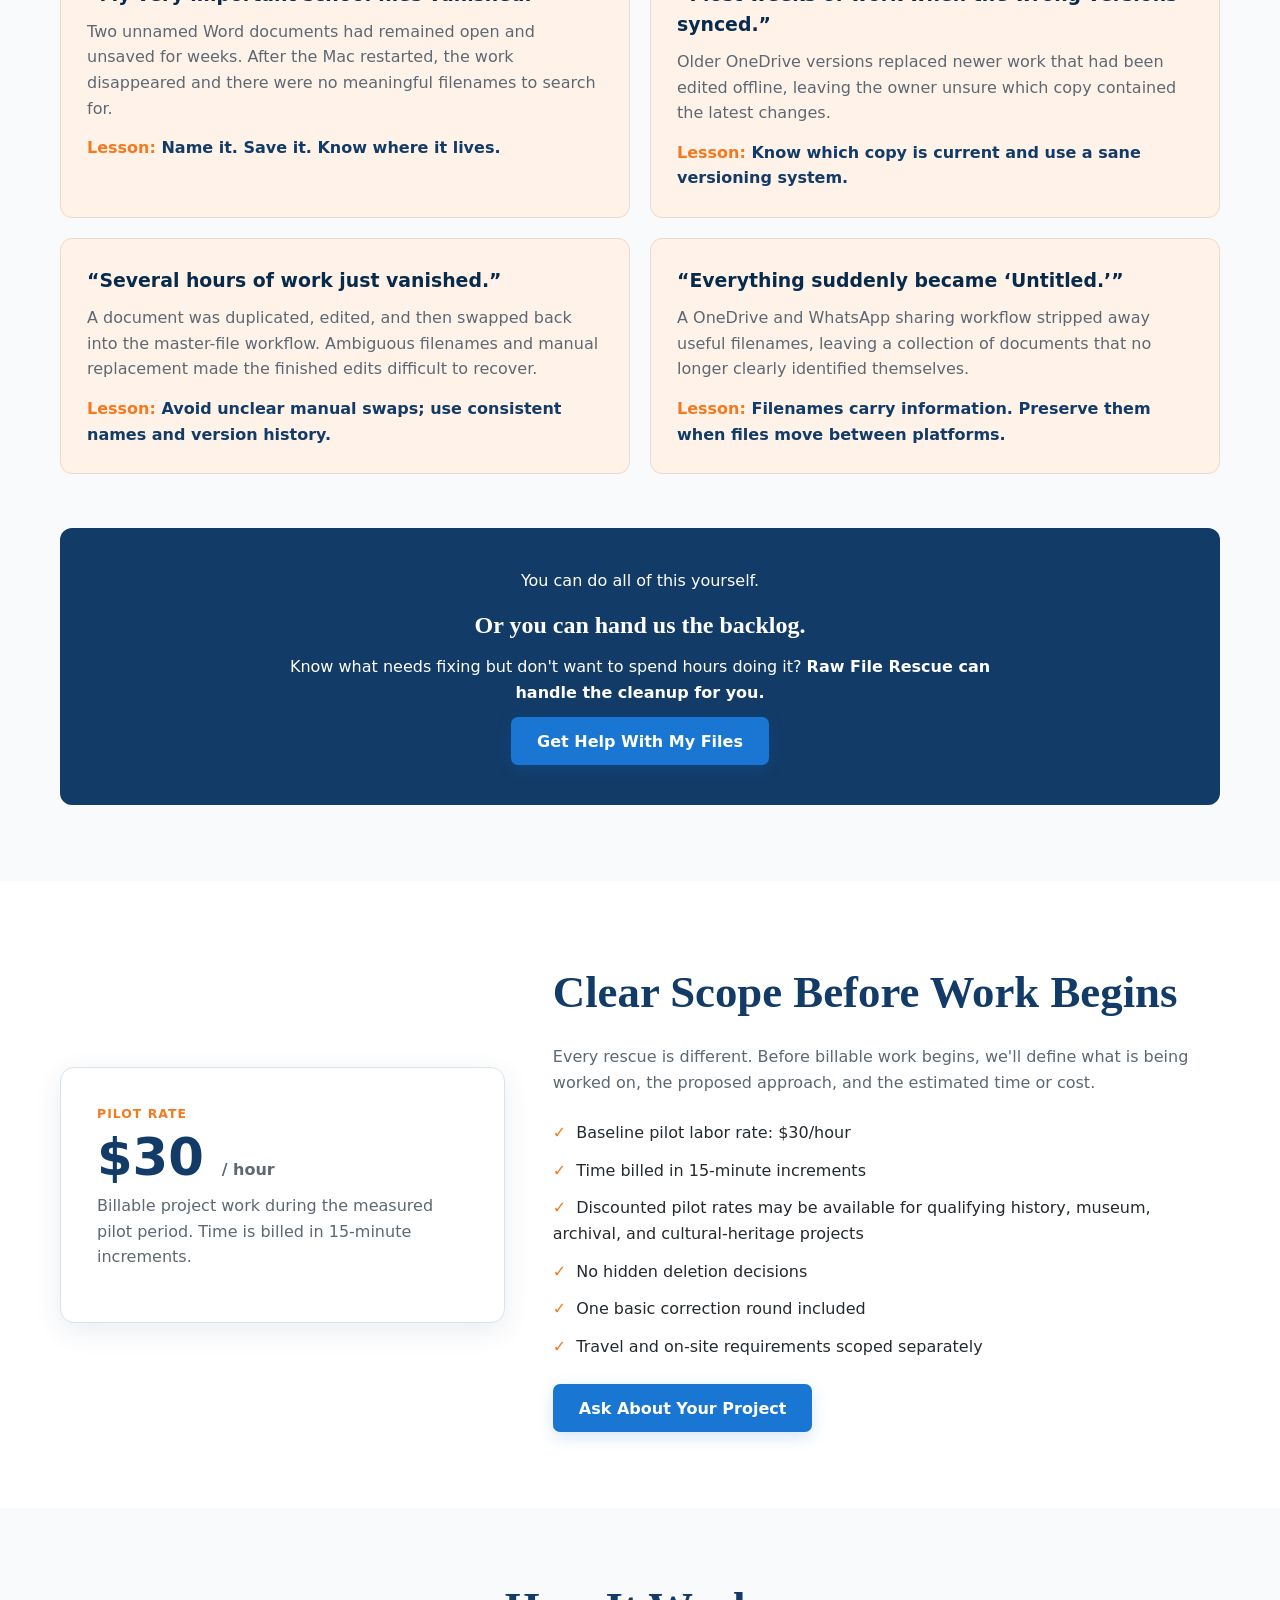
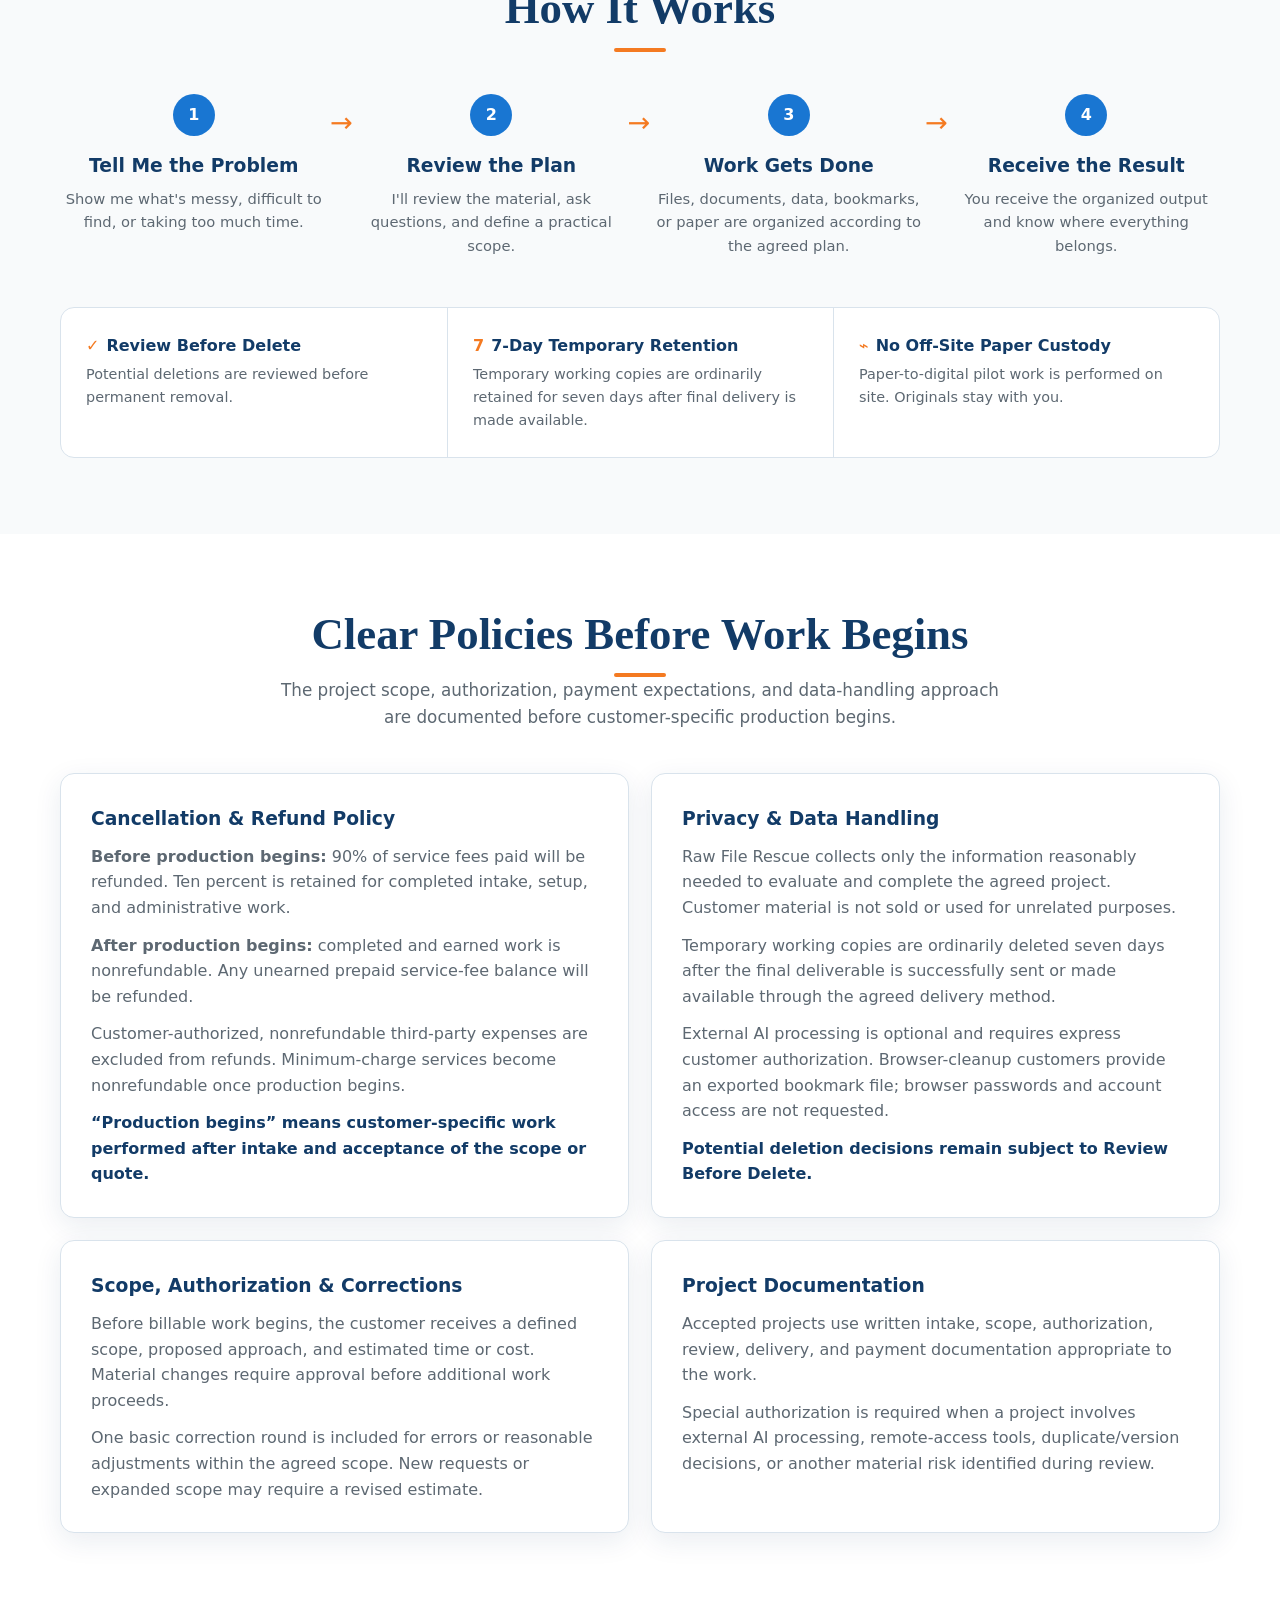
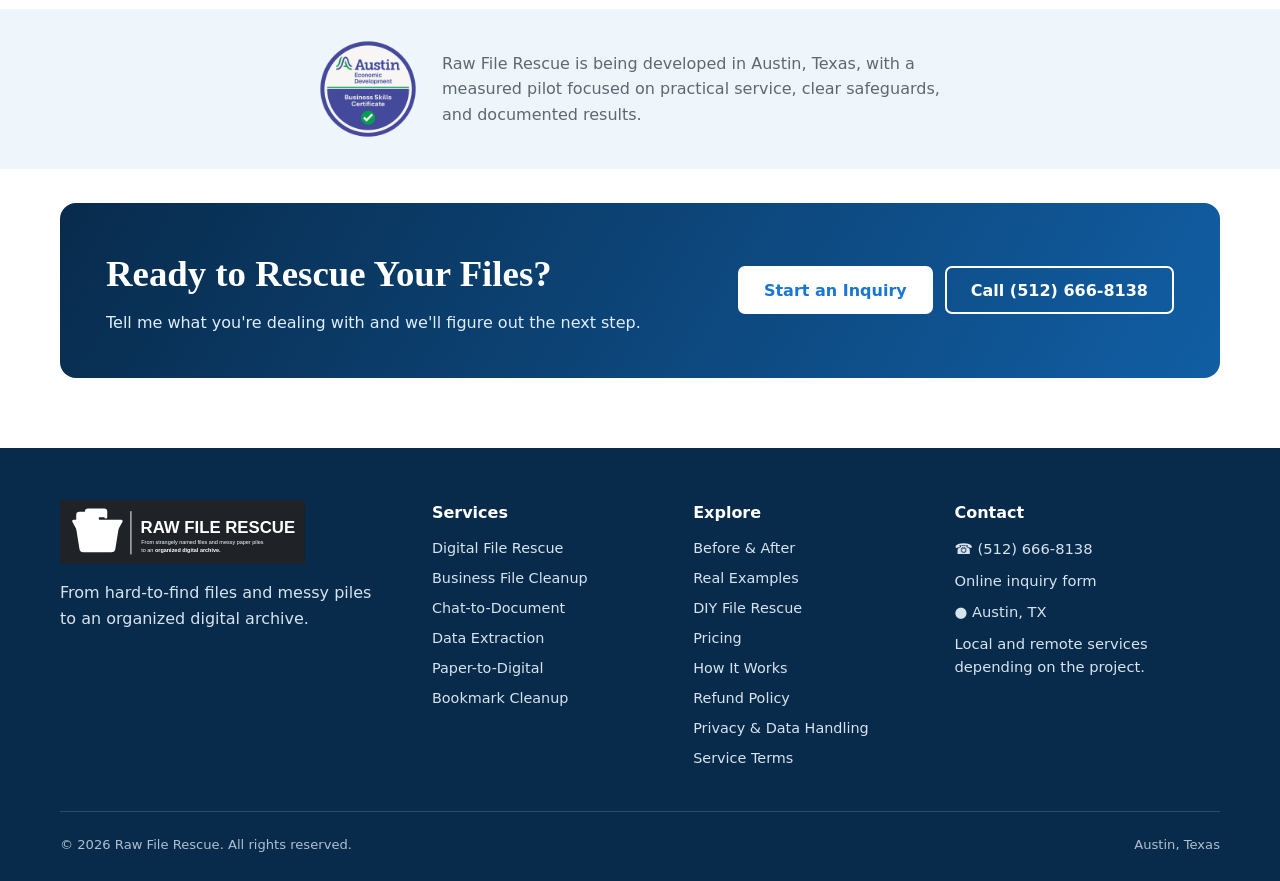
==== commit 7ad26eb6: "Update Index.html" ====
--- a/Index.html
+++ b/Index.html
@@ -56,10 +56,11 @@
     .step:not(:last-child)::after{content:"→";position:absolute;right:-25px;top:7px;color:var(--orange);font-size:1.7rem}.step h3{color:var(--navy);margin-bottom:6px}.step p{color:var(--muted);font-size:.92rem;margin-bottom:0}
     .reassurance{margin-top:50px;display:grid;grid-template-columns:repeat(3,1fr);border-radius:var(--radius);overflow:hidden;border:1px solid var(--border);background:#fff}.reassurance-item{padding:25px}.reassurance-item+.reassurance-item{border-left:1px solid var(--border)}.reassurance-item strong{color:var(--navy);display:block;margin-bottom:4px}.reassurance-item p{color:var(--muted);margin-bottom:0;font-size:.9rem}.orange-mark{color:var(--orange);margin-right:7px}
     .affiliation{display:flex;align-items:center;justify-content:center;gap:24px;padding:30px 0}.affiliation img{max-width:190px;max-height:100px;object-fit:contain}.affiliation p{max-width:520px;margin:0;color:var(--muted)}
+    .policy-grid{display:grid;grid-template-columns:repeat(2,1fr);gap:22px}.policy-card{padding:30px;border:1px solid var(--border);border-radius:var(--radius);background:#fff;box-shadow:var(--shadow)}.policy-card h3{color:var(--navy);margin-bottom:10px}.policy-card p{color:var(--muted);margin-bottom:12px}.policy-card p:last-child{margin-bottom:0}.policy-note{font-weight:700;color:var(--navy)!important}
     .cta-section{padding:34px 0 70px}.cta-box{padding:42px 46px;border-radius:16px;background:linear-gradient(120deg,var(--navy-dark),#115ea4);display:flex;align-items:center;justify-content:space-between;gap:30px}.cta-box h2{margin:0 0 6px;color:#fff;font-size:2.3rem}.cta-box p{margin:0;color:#dfeefe}.cta-actions{display:flex;gap:12px;flex-wrap:wrap}.cta-box .btn{background:#fff;color:var(--blue);white-space:nowrap}.cta-box .btn-secondary{background:transparent;color:#fff;border-color:#fff}
     footer{padding:52px 0 26px;color:#d7e3ed;background:var(--navy-dark)}.footer-grid{display:grid;grid-template-columns:1.5fr 1fr 1fr 1.2fr;gap:40px}.footer-logo{width:245px;height:auto}footer h4{color:#fff;margin:0 0 12px}footer ul{padding:0;margin:0;list-style:none;display:grid;gap:7px;font-size:.9rem}footer a:hover{color:#fff}.footer-contact{display:grid;gap:8px;font-size:.92rem}.footer-bottom{margin-top:40px;padding-top:22px;border-top:1px solid rgba(255,255,255,.15);color:#aebfce;font-size:.82rem;display:flex;justify-content:space-between;gap:20px}
     @media(max-width:980px){.nav-links{display:none}.hero-grid,.pricing-wrap{grid-template-columns:1fr}.card-grid,.image-grid{grid-template-columns:repeat(2,1fr)}.trust-grid,.steps{grid-template-columns:repeat(2,1fr)}.trust-item+.trust-item,.reassurance-item+.reassurance-item{border-left:0}.footer-grid{grid-template-columns:repeat(2,1fr)}.step:not(:last-child)::after{display:none}}
-    @media(max-width:680px){.container{width:min(calc(100% - 28px),var(--max-width))}.nav{min-height:68px}.nav-contact{display:none}.brand-logo{width:190px}.hero{padding-top:48px}.hero-grid{gap:38px}.hero h1{font-size:2.65rem}.card-grid,.image-grid,.tip-grid,.story-grid,.trust-grid,.steps,.reassurance,.download-grid,.footer-grid{grid-template-columns:1fr}.service-card--featured{grid-column:auto}.example-card img{height:auto}.reassurance-item+.reassurance-item,.trust-item+.trust-item{border-top:1px solid var(--border)}.affiliation{flex-direction:column;text-align:center}.cta-box{padding:34px 26px;align-items:flex-start;flex-direction:column}.footer-bottom{flex-direction:column}}
+    @media(max-width:680px){.container{width:min(calc(100% - 28px),var(--max-width))}.nav{min-height:68px}.nav-contact{display:none}.brand-logo{width:190px}.hero{padding-top:48px}.hero-grid{gap:38px}.hero h1{font-size:2.65rem}.card-grid,.image-grid,.tip-grid,.story-grid,.policy-grid,.trust-grid,.steps,.reassurance,.download-grid,.footer-grid{grid-template-columns:1fr}.service-card--featured{grid-column:auto}.example-card img{height:auto}.reassurance-item+.reassurance-item,.trust-item+.trust-item{border-top:1px solid var(--border)}.affiliation{flex-direction:column;text-align:center}.cta-box{padding:34px 26px;align-items:flex-start;flex-direction:column}.footer-bottom{flex-direction:column}}
   </style>
 </head>
 <body>
@@ -157,13 +158,22 @@
         <div class="reassurance-item"><strong><span class="orange-mark">⌁</span>No Off-Site Paper Custody</strong><p>Paper-to-digital pilot work is performed on site. Originals stay with you.</p></div>
       </div>
     </div></section>
+    <section class="section" id="policies"><div class="container">
+      <div class="section-heading"><h2>Clear Policies Before Work Begins</h2><div class="accent-line"></div><p>The project scope, authorization, payment expectations, and data-handling approach are documented before customer-specific production begins.</p></div>
+      <div class="policy-grid">
+        <article class="policy-card" id="refund-policy"><h3>Cancellation &amp; Refund Policy</h3><p><strong>Before production begins:</strong> 90% of service fees paid will be refunded. Ten percent is retained for completed intake, setup, and administrative work.</p><p><strong>After production begins:</strong> completed and earned work is nonrefundable. Any unearned prepaid service-fee balance will be refunded.</p><p>Customer-authorized, nonrefundable third-party expenses are excluded from refunds. Minimum-charge services become nonrefundable once production begins.</p><p class="policy-note">“Production begins” means customer-specific work performed after intake and acceptance of the scope or quote.</p></article>
+        <article class="policy-card" id="privacy-policy"><h3>Privacy &amp; Data Handling</h3><p>Raw File Rescue collects only the information reasonably needed to evaluate and complete the agreed project. Customer material is not sold or used for unrelated purposes.</p><p>Temporary working copies are ordinarily deleted seven days after the final deliverable is successfully sent or made available through the agreed delivery method.</p><p>External AI processing is optional and requires express customer authorization. Browser-cleanup customers provide an exported bookmark file; browser passwords and account access are not requested.</p><p class="policy-note">Potential deletion decisions remain subject to Review Before Delete.</p></article>
+        <article class="policy-card" id="service-terms"><h3>Scope, Authorization &amp; Corrections</h3><p>Before billable work begins, the customer receives a defined scope, proposed approach, and estimated time or cost. Material changes require approval before additional work proceeds.</p><p>One basic correction round is included for errors or reasonable adjustments within the agreed scope. New requests or expanded scope may require a revised estimate.</p></article>
+        <article class="policy-card" id="customer-paperwork"><h3>Project Documentation</h3><p>Accepted projects use written intake, scope, authorization, review, delivery, and payment documentation appropriate to the work.</p><p>Special authorization is required when a project involves external AI processing, remote-access tools, duplicate/version decisions, or another material risk identified during review.</p></article>
+      </div>
+    </div></section>
     <section class="section-blue"><div class="container affiliation"><img loading="lazy" src="Badges%20and%20Affiliations/6.12.26.Austin_Economic_Development_Badge.png" alt="Austin Economic Development affiliation badge"><p>Raw File Rescue is being developed in Austin, Texas, with a measured pilot focused on practical service, clear safeguards, and documented results.</p></div></section>
     <section class="cta-section" id="contact"><div class="container"><div class="cta-box"><div><h2>Ready to Rescue Your Files?</h2><p>Tell me what you're dealing with and we'll figure out the next step.</p></div><div class="cta-actions"><a class="btn" href="https://forms.gle/fxnZCUkCnUU1hTPM6" target="_blank" rel="noopener noreferrer">Start an Inquiry</a><a class="btn btn-secondary" href="tel:+15126668138">Call (512) 666-8138</a></div></div></div></section>
   </main>
   <footer><div class="container"><div class="footer-grid">
     <div><a href="#top"><img class="footer-logo" src="Website/RFR_Logo_Horizontal_White_FIXED.svg" alt="Raw File Rescue"></a><p style="margin-top:16px;max-width:320px">From hard-to-find files and messy piles to an organized digital archive.</p></div>
     <div><h4>Services</h4><ul><li><a href="#services">Digital File Rescue</a></li><li><a href="#services">Business File Cleanup</a></li><li><a href="#services">Chat-to-Document</a></li><li><a href="#services">Data Extraction</a></li><li><a href="#services">Paper-to-Digital</a></li><li><a href="#services">Bookmark Cleanup</a></li></ul></div>
-    <div><h4>Explore</h4><ul><li><a href="#before-after">Before &amp; After</a></li><li><a href="#examples">Real Examples</a></li><li><a href="#diy-file-rescue">DIY File Rescue</a></li><li><a href="#pricing">Pricing</a></li><li><a href="#how-it-works">How It Works</a></li></ul></div>
+    <div><h4>Explore</h4><ul><li><a href="#before-after">Before &amp; After</a></li><li><a href="#examples">Real Examples</a></li><li><a href="#diy-file-rescue">DIY File Rescue</a></li><li><a href="#pricing">Pricing</a></li><li><a href="#how-it-works">How It Works</a></li><li><a href="#refund-policy">Refund Policy</a></li><li><a href="#privacy-policy">Privacy &amp; Data Handling</a></li><li><a href="#service-terms">Service Terms</a></li></ul></div>
     <div><h4>Contact</h4><div class="footer-contact"><a href="tel:+15126668138">☎ (512) 666-8138</a><a href="https://forms.gle/fxnZCUkCnUU1hTPM6" target="_blank" rel="noopener noreferrer">Online inquiry form</a><span>● Austin, TX</span><span>Local and remote services depending on the project.</span></div></div>
   </div><div class="footer-bottom"><span>© 2026 Raw File Rescue. All rights reserved.</span><span>Austin, Texas</span></div></div></footer>
 </body>
